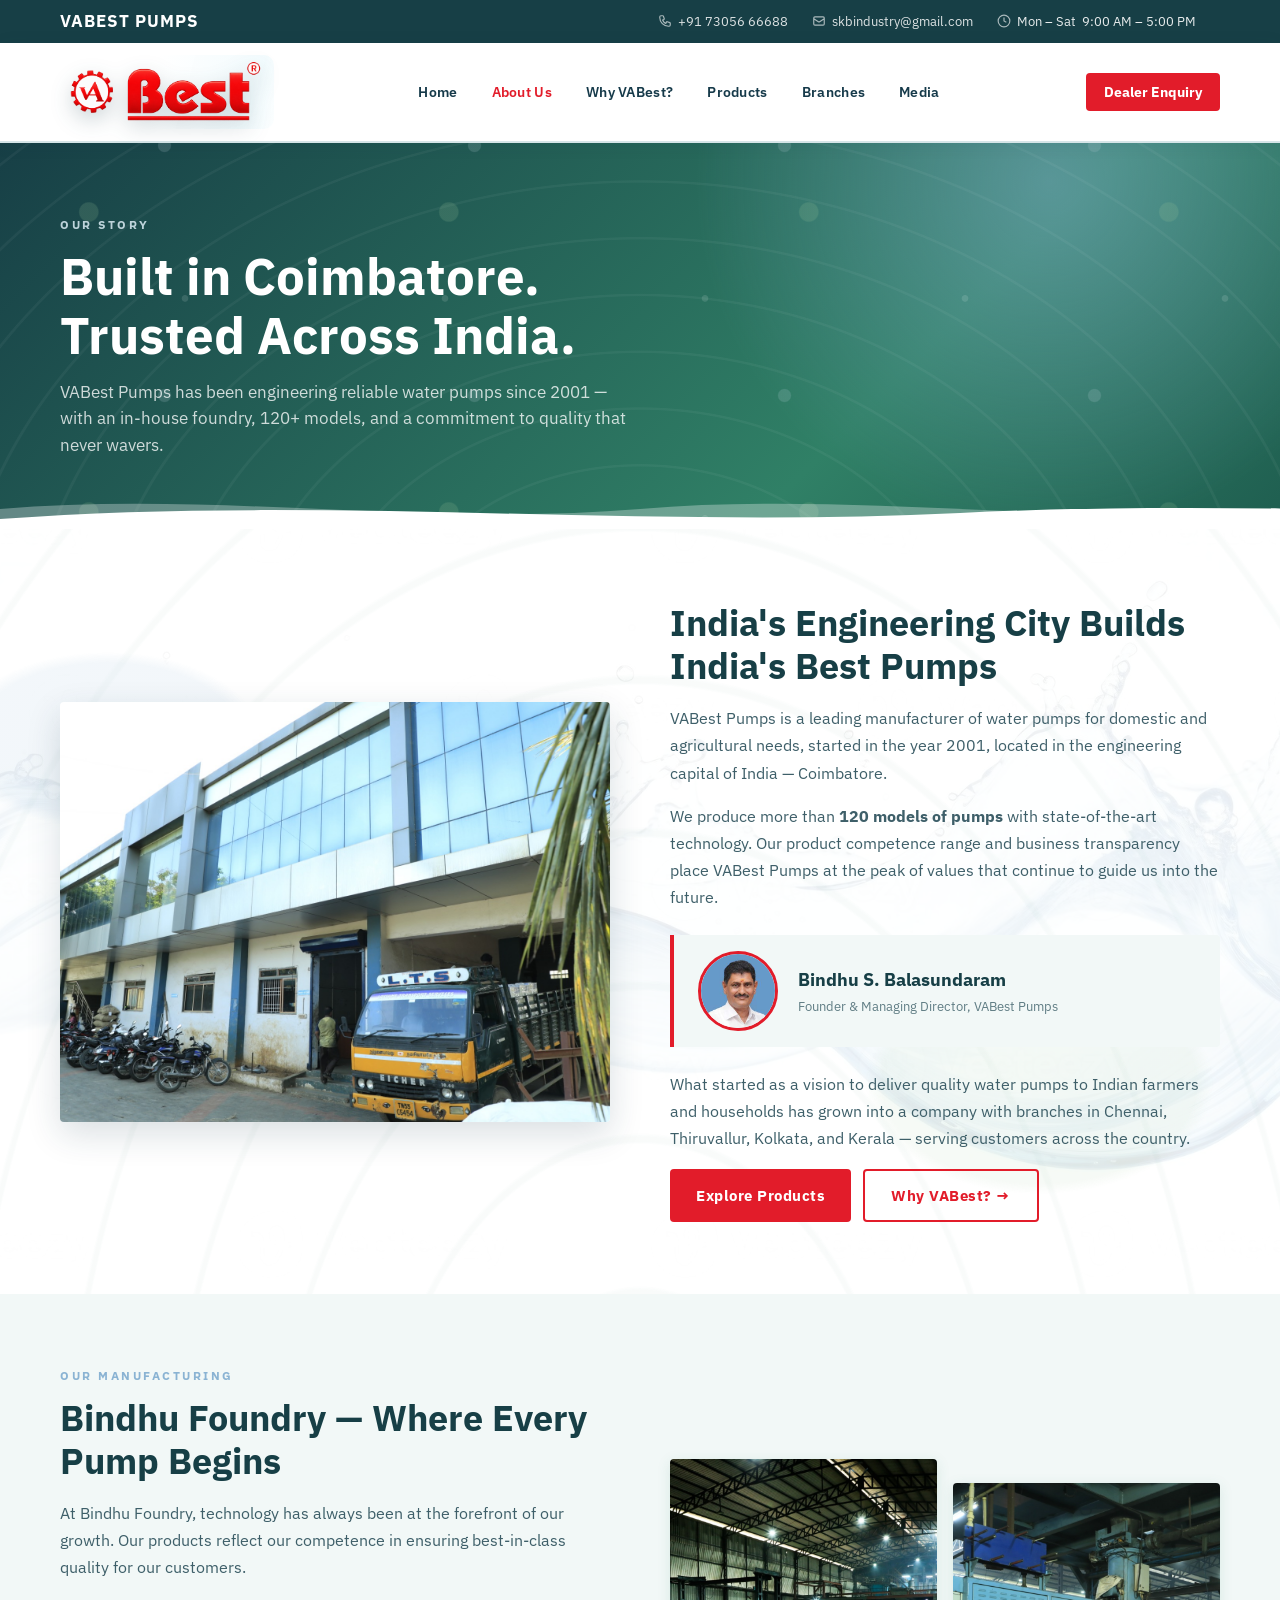
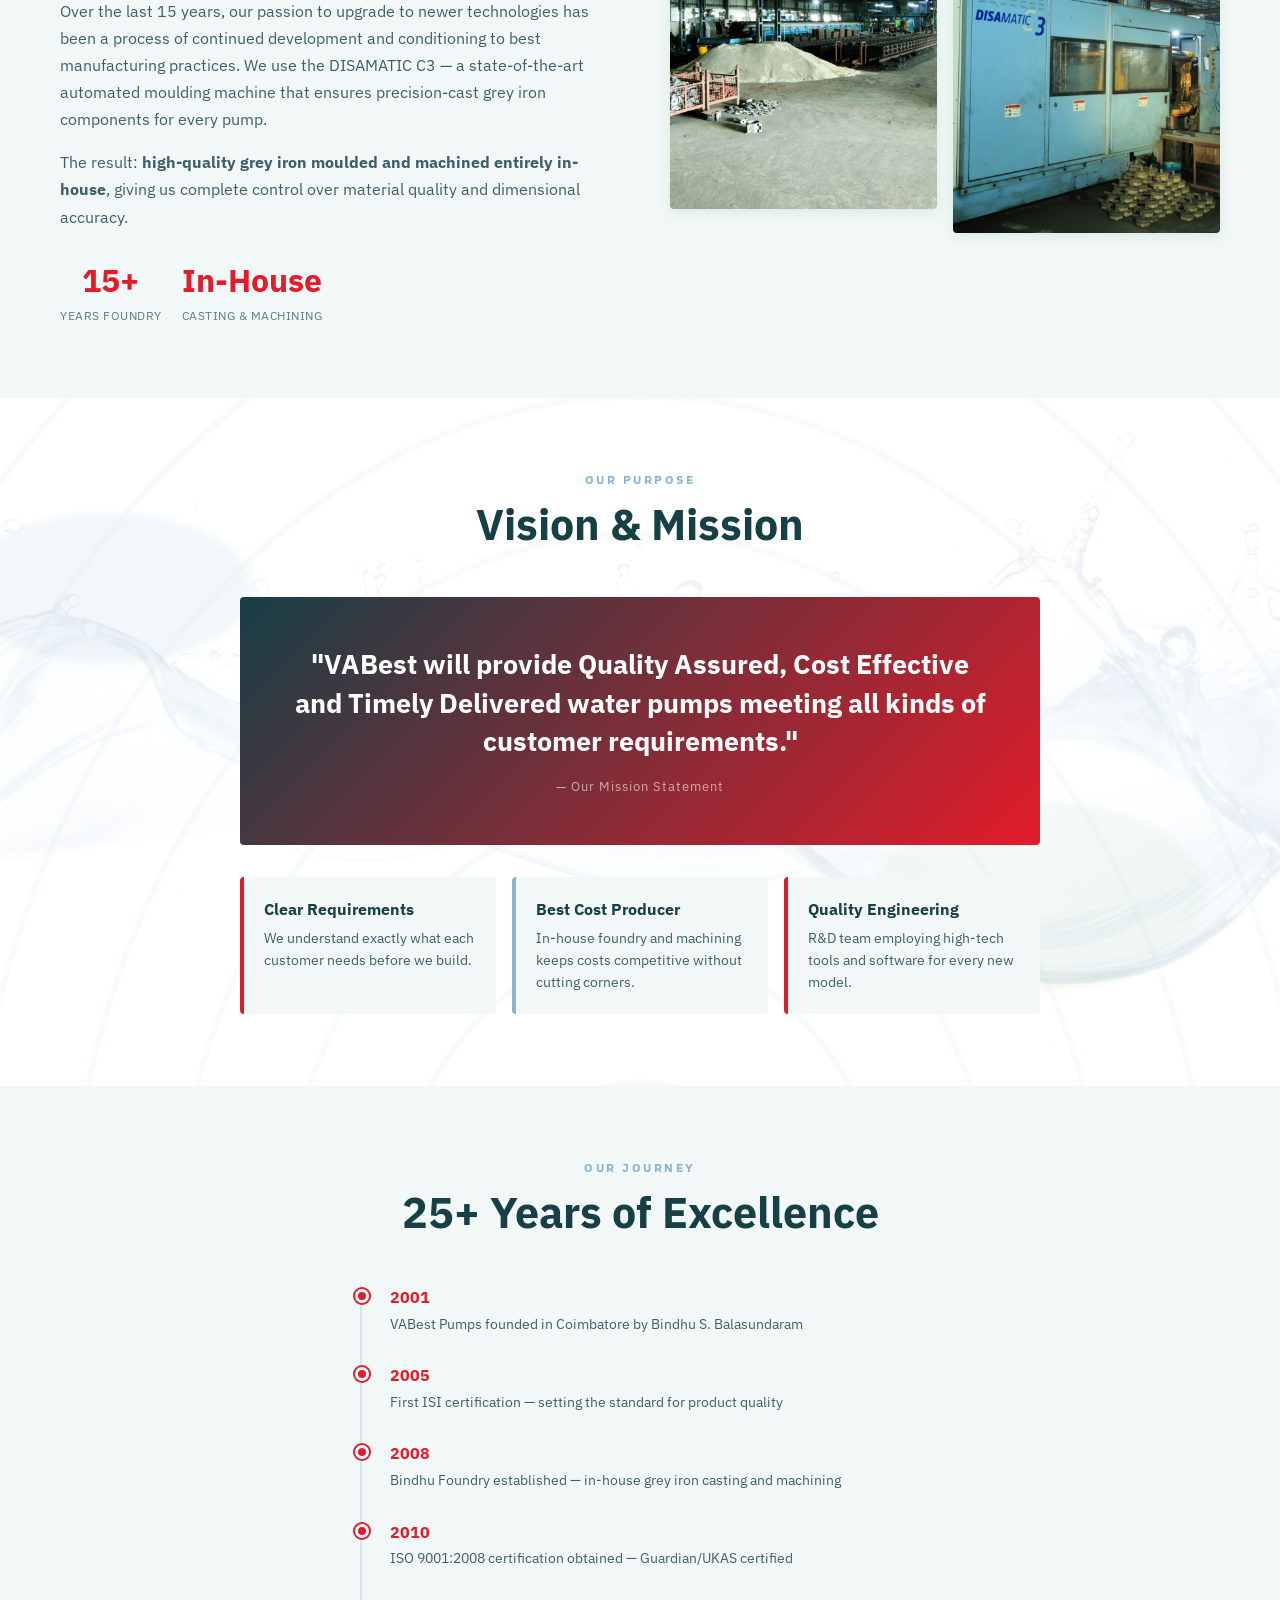
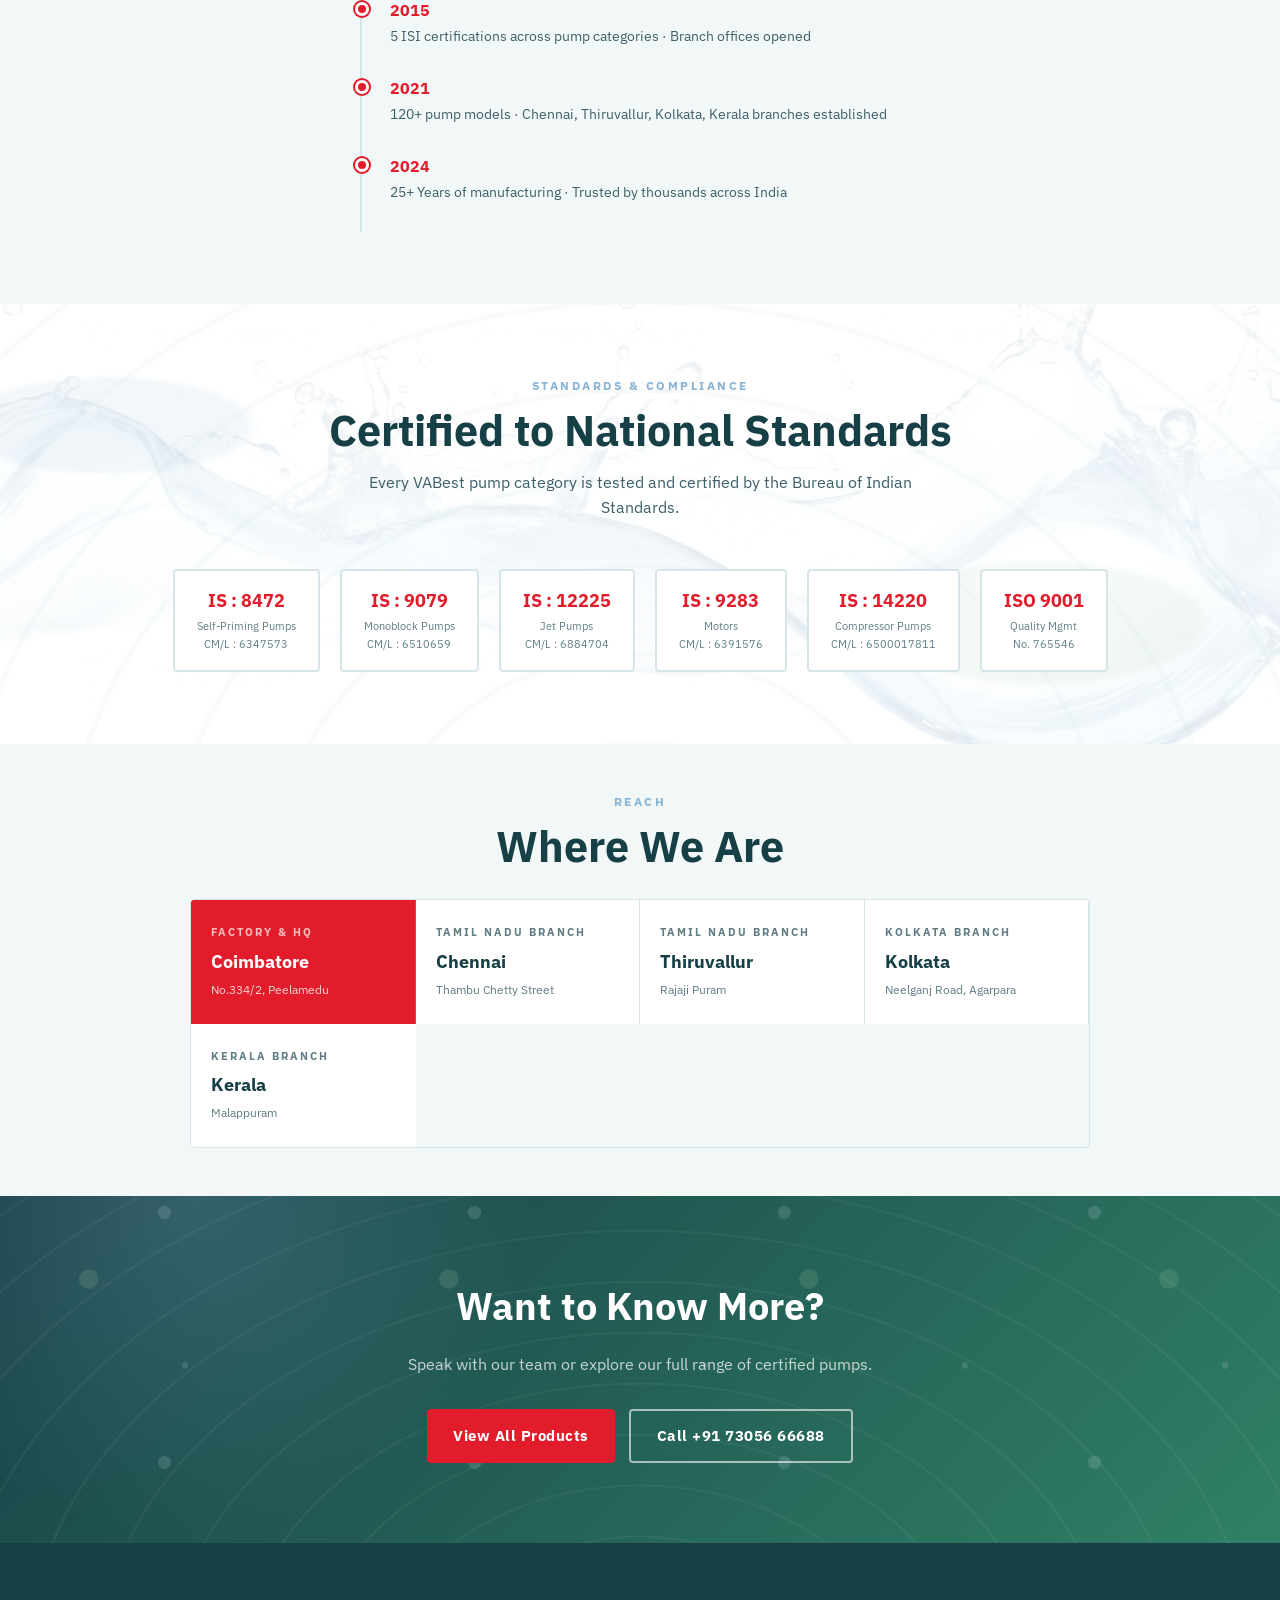
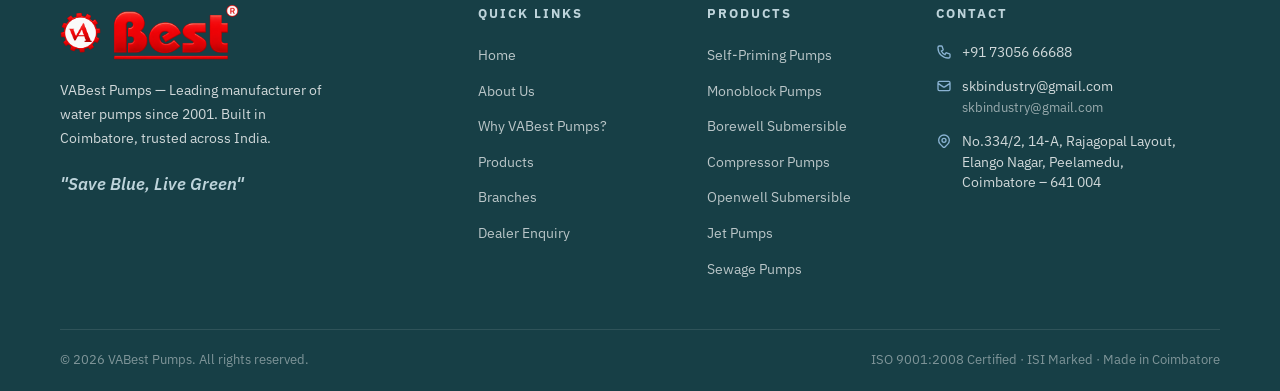
==== about.html @ 9b059151 "Apply ocean water theme across VABest site" ====
<!DOCTYPE html>
<html lang="en">
<head>
  <meta charset="UTF-8" />
  <meta name="viewport" content="width=device-width, initial-scale=1.0" />
  <title>About VABest Pumps | Water Pump Manufacturers Since 2001</title>
  <meta name="description" content="Learn about VABest Pumps. ISO 9001:2008 certified water pump manufacturer in Coimbatore, India. Delivering 100% copper wound, durable pumps." />
  <link rel="stylesheet" href="assets/css/style.css?v=15" />
<script type="application/ld+json">
{
  "@context": "https://schema.org",
  "@type": "LocalBusiness",
  "name": "VABest Pumps",
  "image": "https://vabest.vercel.app/assets/images/logo-vabest.png",
  "url": "https://vabest.vercel.app/",
  "telephone": "+917305666688",
  "email": "skbindustry@gmail.com",
  "address": {
    "@type": "PostalAddress",
    "streetAddress": "No.334/2, 14-A, Rajagopal Layout, Elango Nagar, Peelamedu",
    "addressLocality": "Coimbatore",
    "postalCode": "641004",
    "addressCountry": "IN"
  },
  "geo": {
    "@type": "GeoCoordinates",
    "latitude": 11.0263,
    "longitude": 77.0097
  },
  "openingHoursSpecification": {
    "@type": "OpeningHoursSpecification",
    "dayOfWeek": [
      "Monday",
      "Tuesday",
      "Wednesday",
      "Thursday",
      "Friday",
      "Saturday"
    ],
    "opens": "09:00",
    "closes": "17:00"
  }
}
  </script>
</head>
<body>

  <div class="top-bar">
    <div class="container">
      <span class="brand-name">VABEST PUMPS</span>
      <span class="info-item always">
        <svg width="14" height="14" fill="none" viewBox="0 0 24 24" stroke="currentColor" stroke-width="2"><path d="M3 5a2 2 0 012-2h3.28a1 1 0 01.948.684l1.498 4.493a1 1 0 01-.502 1.21l-2.257 1.13a11.042 11.042 0 005.516 5.516l1.13-2.257a1 1 0 011.21-.502l4.493 1.498a1 1 0 01.684.949V19a2 2 0 01-2 2h-1C9.716 21 3 14.284 3 6V5z"/></svg>
        <a href="tel:+917305666688">+91 73056 66688</a>
      </span>
      <span class="info-item">
        <svg width="14" height="14" fill="none" viewBox="0 0 24 24" stroke="currentColor" stroke-width="2"><path d="M3 8l7.89 5.26a2 2 0 002.22 0L21 8M5 19h14a2 2 0 002-2V7a2 2 0 00-2-2H5a2 2 0 00-2 2v10a2 2 0 002 2z"/></svg>
        <a href="mailto:skbindustry@gmail.com">skbindustry@gmail.com</a>
      </span>
      <span class="info-item">
        <svg width="14" height="14" fill="none" viewBox="0 0 24 24" stroke="currentColor" stroke-width="2"><circle cx="12" cy="12" r="10"/><path d="M12 6v6l4 2"/></svg>
        Mon – Sat &nbsp;9:00 AM – 5:00 PM
      </span>
    
      <span class="info-item always lang-selector-wrap">
        <div id="google_translate_element"></div>
      </span>
    </div>
  </div>

  <header class="site-header">
    <div class="container">
      <div class="nav-wrap">
        <a href="index.html" class="logo">
          <img src="assets/images/logo-vabest.png" alt="VABest Pumps" class="logo-img" />
        </a>
        <nav class="main-nav">
          <a href="index.html">Home</a>
          <a href="about.html" class="active">About Us</a>
          <a href="why-vabest.html">Why VABest?</a>
          <a href="products.html">Products</a>
          <a href="branches.html">Branches</a>
          <a href="media.html">Media</a>
        </nav>
        <div class="nav-right">
          <a href="dealer.html" class="nav-cta">Dealer Enquiry</a>
          <div class="hamburger" id="menuBtn"><span></span><span></span><span></span></div>
        </div>
      </div>
    </div>
  </header>

  <div class="mobile-nav" id="mobileNav">
    <div class="mobile-nav-header">
      <a href="index.html" class="logo"><img src="assets/images/logo-vabest.png" alt="VABest Pumps" class="logo-img" /></a>
      <span class="mobile-nav-close" id="menuClose">✕</span>
    </div>
    <ul>
      <li><a href="index.html">Home</a></li>
      <li><a href="about.html">About Us</a></li>
      <li><a href="why-vabest.html">Why VABest Pumps?</a></li>
      <li><a href="products.html">Products</a></li>
      <li><a href="branches.html">Branches</a></li>
      <li><a href="media.html">Media Gallery</a></li>
      <li><a href="dealer.html">Dealer Enquiry</a></li>
    </ul>
    <a href="dealer.html" class="btn btn-cta">Become a Dealer</a>
    <div class="mobile-top-info">
      <span>Mob <a href="tel:+917305666688">+91 73056 66688</a></span>
      <span>Email <a href="mailto:skbindustry@gmail.com">skbindustry@gmail.com</a></span>
      <span>Mon–Sat · 9AM–5PM</span>
    </div>
  </div>

  <!-- PAGE HERO -->
  <section class="page-hero">
    <div class="container">
      <div class="eyebrow">Our Story</div>
      <h1>Built in Coimbatore.<br />Trusted Across India.</h1>
      <p>VABest Pumps has been engineering reliable water pumps since 2001 — with an in-house foundry, 120+ models, and a commitment to quality that never wavers.</p>
    </div>
    <div class="page-hero-waves" aria-hidden="true">
      <svg class="phw-back" viewBox="0 0 2880 50" preserveAspectRatio="none" xmlns="http://www.w3.org/2000/svg">
        <path fill="#ffffff" d="M0,28 C240,10 480,46 720,28 C960,10 1200,46 1440,28 C1680,10 1920,46 2160,28 C2400,10 2640,46 2880,28 L2880,50 L0,50 Z"/>
      </svg>
      <svg class="phw-front" viewBox="0 0 2880 50" preserveAspectRatio="none" xmlns="http://www.w3.org/2000/svg">
        <path fill="#ffffff" d="M0,38 C360,14 720,48 1080,32 C1440,16 1800,44 2160,30 C2520,16 2750,40 2880,38 L2880,50 L0,50 Z"/>
      </svg>
    </div>
  </section>

  <!-- COMPANY OVERVIEW -->
  <section class="section section-drops">
    <div class="container">
      <div class="about-grid">
        <div class="about-img-single">
          <img src="assets/images/about-building.jpg" alt="VABest Pumps Building Coimbatore" />
        </div>
        <div class="about-text">
          <h2>India's Engineering City Builds India's Best Pumps</h2>
          <p>VABest Pumps is a leading manufacturer of water pumps for domestic and agricultural needs, started in the year 2001, located in the engineering capital of India — Coimbatore.</p>
          <p>We produce more than <strong>120 models of pumps</strong> with state-of-the-art technology. Our product competence range and business transparency place VABest Pumps at the peak of values that continue to guide us into the future.</p>
          <div class="founder-card">
            <img src="assets/images/founder-bindhu.jpg" alt="Bindhu S. Balasundaram — Founder, VABest Pumps" class="founder-photo" />
            <div class="founder-info">
              <div class="name">Bindhu S. Balasundaram</div>
              <div class="role">Founder &amp; Managing Director, VABest Pumps</div>
            </div>
          </div>
          <p>What started as a vision to deliver quality water pumps to Indian farmers and households has grown into a company with branches in Chennai, Thiruvallur, Kolkata, and Kerala — serving customers across the country.</p>
          <div style="display:flex;gap:12px;flex-wrap:wrap;margin-top:8px;">
            <a href="products.html" class="btn btn-primary">Explore Products</a>
            <a href="why-vabest.html" class="btn btn-outline">Why VABest? →</a>
          </div>
        </div>
      </div>
    </div>
  </section>

  <!-- BINDHU FOUNDRY -->
  <section class="section section-bg">
    <div class="container">
      <div class="about-grid" style="direction:rtl;">
        <div class="about-imgs-two" style="direction:ltr;">
          <img src="assets/images/about-foundry.jpg" alt="Bindhu Foundry Manufacturing Floor" />
          <img src="assets/images/about-disamatic.jpg" alt="DISAMATIC Precision Casting" />
        </div>
        <div class="about-text" style="direction:ltr;">
          <div style="font-family:var(--font-sub);font-size:0.78rem;font-weight:700;letter-spacing:2.5px;text-transform:uppercase;color:var(--secondary);margin-bottom:10px;">Our Manufacturing</div>
          <h2>Bindhu Foundry — Where Every Pump Begins</h2>
          <p>At Bindhu Foundry, technology has always been at the forefront of our growth. Our products reflect our competence in ensuring best-in-class quality for our customers.</p>
          <p>Over the last 15 years, our passion to upgrade to newer technologies has been a process of continued development and conditioning to best manufacturing practices. We use the DISAMATIC C3 — a state-of-the-art automated moulding machine that ensures precision-cast grey iron components for every pump.</p>
          <p>The result: <strong>high-quality grey iron moulded and machined entirely in-house</strong>, giving us complete control over material quality and dimensional accuracy.</p>
          <div style="display:flex;gap:20px;margin-top:24px;flex-wrap:wrap;">
            <div style="text-align:center;">
              <div style="font-family:var(--font-head);font-size:2rem;font-weight:700;color:var(--primary);">15+</div>
              <div style="font-size:0.78rem;color:var(--text-light);font-family:var(--font-sub);text-transform:uppercase;letter-spacing:0.5px;">Years Foundry</div>
            </div>
            <div style="text-align:center;">
              <div style="font-family:var(--font-head);font-size:2rem;font-weight:700;color:var(--primary);">In-House</div>
              <div style="font-size:0.78rem;color:var(--text-light);font-family:var(--font-sub);text-transform:uppercase;letter-spacing:0.5px;">Casting &amp; Machining</div>
            </div>
          </div>
        </div>
      </div>
    </div>
  </section>

  <!-- VISION & MISSION -->
  <section class="section section-drops">
    <div class="container">
      <div class="section-header">
        <div class="eyebrow">Our Purpose</div>
        <h2>Vision &amp; Mission</h2>
      </div>
      <div style="max-width:800px;margin:0 auto;">
        <div style="background:linear-gradient(135deg,var(--primary-dark),var(--primary));border-radius:var(--radius-lg);padding:48px;color:#fff;text-align:center;margin-bottom:32px;">
          <div style="font-family:var(--font-head);font-size:clamp(1.2rem,2.5vw,1.7rem);font-weight:700;line-height:1.4;margin-bottom:16px;">
            "VABest will provide Quality Assured, Cost Effective and Timely Delivered water pumps meeting all kinds of customer requirements."
          </div>
          <div style="font-size:0.82rem;color:rgba(255,255,255,0.6);font-family:var(--font-sub);letter-spacing:1px;">— Our Mission Statement</div>
        </div>
        <div style="display:grid;grid-template-columns:repeat(auto-fill,minmax(220px,1fr));gap:16px;">
          <div style="background:var(--bg-light);border-radius:var(--radius);padding:20px;border-left:4px solid var(--primary);">
            <div style="font-family:var(--font-sub);font-weight:700;color:var(--primary-dark);margin-bottom:6px;">Clear Requirements</div>
            <div style="font-size:0.85rem;color:var(--text-mid);">We understand exactly what each customer needs before we build.</div>
          </div>
          <div style="background:var(--bg-light);border-radius:var(--radius);padding:20px;border-left:4px solid var(--secondary);">
            <div style="font-family:var(--font-sub);font-weight:700;color:var(--primary-dark);margin-bottom:6px;">Best Cost Producer</div>
            <div style="font-size:0.85rem;color:var(--text-mid);">In-house foundry and machining keeps costs competitive without cutting corners.</div>
          </div>
          <div style="background:var(--bg-light);border-radius:var(--radius);padding:20px;border-left:4px solid var(--cta);">
            <div style="font-family:var(--font-sub);font-weight:700;color:var(--primary-dark);margin-bottom:6px;">Quality Engineering</div>
            <div style="font-size:0.85rem;color:var(--text-mid);">R&amp;D team employing high-tech tools and software for every new model.</div>
          </div>
        </div>
      </div>
    </div>
  </section>

  <!-- TIMELINE -->
  <section class="section section-bg">
    <div class="container">
      <div class="section-header">
        <div class="eyebrow">Our Journey</div>
        <h2>25+ Years of Excellence</h2>
      </div>
      <div style="max-width:560px;margin:0 auto;">
        <div class="timeline">
          <div class="timeline-item">
            <div class="year">2001</div>
            <div class="event">VABest Pumps founded in Coimbatore by Bindhu S. Balasundaram</div>
          </div>
          <div class="timeline-item">
            <div class="year">2005</div>
            <div class="event">First ISI certification — setting the standard for product quality</div>
          </div>
          <div class="timeline-item">
            <div class="year">2008</div>
            <div class="event">Bindhu Foundry established — in-house grey iron casting and machining</div>
          </div>
          <div class="timeline-item">
            <div class="year">2010</div>
            <div class="event">ISO 9001:2008 certification obtained — Guardian/UKAS certified</div>
          </div>
          <div class="timeline-item">
            <div class="year">2015</div>
            <div class="event">5 ISI certifications across pump categories · Branch offices opened</div>
          </div>
          <div class="timeline-item">
            <div class="year">2021</div>
            <div class="event">120+ pump models · Chennai, Thiruvallur, Kolkata, Kerala branches established</div>
          </div>
          <div class="timeline-item">
            <div class="year">2024</div>
            <div class="event">25+ Years of manufacturing · Trusted by thousands across India</div>
          </div>
        </div>
      </div>
    </div>
  </section>

  <!-- CERTIFICATIONS -->
  <section class="section section-drops">
    <div class="container">
      <div class="section-header">
        <div class="eyebrow">Standards &amp; Compliance</div>
        <h2>Certified to National Standards</h2>
        <p>Every VABest pump category is tested and certified by the Bureau of Indian Standards.</p>
      </div>
      <div class="cert-row" translate="no">
        <div class="cert-badge"><div class="std">IS : 8472</div><div class="cml">Self-Priming Pumps<br/>CM/L : 6347573</div></div>
        <div class="cert-badge"><div class="std">IS : 9079</div><div class="cml">Monoblock Pumps<br/>CM/L : 6510659</div></div>
        <div class="cert-badge"><div class="std">IS : 12225</div><div class="cml">Jet Pumps<br/>CM/L : 6884704</div></div>
        <div class="cert-badge"><div class="std">IS : 9283</div><div class="cml">Motors<br/>CM/L : 6391576</div></div>
        <div class="cert-badge"><div class="std">IS : 14220</div><div class="cml">Compressor Pumps<br/>CM/L : 6500017811</div></div>
        <div class="cert-badge">
          <div class="std">ISO 9001</div>
          <div class="cml">Quality Mgmt<br/>No. 765546</div>
        </div>
      </div>
    </div>
  </section>

  <!-- BRANCHES -->
  <section class="section-sm section-bg">
    <div class="container">
      <div class="section-header" style="margin-bottom:28px;">
        <div class="eyebrow">Reach</div>
        <h2>Where We Are</h2>
      </div>
      <div style="display:grid;grid-template-columns:repeat(auto-fill,minmax(200px,1fr));gap:0;border:1.5px solid var(--border);border-radius:var(--radius);overflow:hidden;max-width:900px;margin:0 auto;">
        <div style="background:var(--primary);color:#fff;padding:24px 20px;border-right:1px solid rgba(255,255,255,0.15);">
          <div style="font-family:var(--font-sub);font-size:0.68rem;font-weight:700;letter-spacing:2px;text-transform:uppercase;opacity:0.7;margin-bottom:6px;">Factory &amp; HQ</div>
          <div style="font-family:var(--font-head);font-size:1.1rem;font-weight:700;margin-bottom:4px;">Coimbatore</div>
          <div style="font-size:0.78rem;opacity:0.8;">No.334/2, Peelamedu</div>
        </div>
        <div style="background:var(--bg-white);padding:24px 20px;border-right:1.5px solid var(--border);">
          <div style="font-family:var(--font-sub);font-size:0.68rem;font-weight:700;letter-spacing:2px;text-transform:uppercase;color:var(--text-light);margin-bottom:6px;">Tamil Nadu Branch</div>
          <div style="font-family:var(--font-head);font-size:1.1rem;font-weight:700;color:var(--primary-dark);margin-bottom:4px;">Chennai</div>
          <div style="font-size:0.78rem;color:var(--text-light);">Thambu Chetty Street</div>
        </div>
        <div style="background:var(--bg-white);padding:24px 20px;border-right:1.5px solid var(--border);">
          <div style="font-family:var(--font-sub);font-size:0.68rem;font-weight:700;letter-spacing:2px;text-transform:uppercase;color:var(--text-light);margin-bottom:6px;">Tamil Nadu Branch</div>
          <div style="font-family:var(--font-head);font-size:1.1rem;font-weight:700;color:var(--primary-dark);margin-bottom:4px;">Thiruvallur</div>
          <div style="font-size:0.78rem;color:var(--text-light);">Rajaji Puram</div>
        </div>
        <div style="background:var(--bg-white);padding:24px 20px;border-right:1.5px solid var(--border);">
          <div style="font-family:var(--font-sub);font-size:0.68rem;font-weight:700;letter-spacing:2px;text-transform:uppercase;color:var(--text-light);margin-bottom:6px;">Kolkata Branch</div>
          <div style="font-family:var(--font-head);font-size:1.1rem;font-weight:700;color:var(--primary-dark);margin-bottom:4px;">Kolkata</div>
          <div style="font-size:0.78rem;color:var(--text-light);">Neelganj Road, Agarpara</div>
        </div>
        <div style="background:var(--bg-white);padding:24px 20px;">
          <div style="font-family:var(--font-sub);font-size:0.68rem;font-weight:700;letter-spacing:2px;text-transform:uppercase;color:var(--text-light);margin-bottom:6px;">Kerala Branch</div>
          <div style="font-family:var(--font-head);font-size:1.1rem;font-weight:700;color:var(--primary-dark);margin-bottom:4px;">Kerala</div>
          <div style="font-size:0.78rem;color:var(--text-light);">Malappuram</div>
        </div>
      </div>
    </div>
  </section>

  <section class="cta-section">
    <div class="container">
      <h2>Want to Know More?</h2>
      <p>Speak with our team or explore our full range of certified pumps.</p>
      <div class="cta-actions">
        <a href="products.html" class="btn btn-cta">View All Products</a>
        <a href="tel:+917305666688" class="btn btn-outline-white">Call +91 73056 66688</a>
      </div>
    </div>
  </section>

    <!-- FOOTER -->
  <footer class="site-footer">
    <div class="container">
      <div class="footer-grid">
        <div class="footer-brand">
          <img src="assets/images/logo-vabest.png" alt="VABest" class="footer-emblem" />
          <p>VABest Pumps — Leading manufacturer of water pumps since 2001. Built in Coimbatore, trusted across India.</p>
          <div class="footer-tagline">"Save Blue, Live Green"</div>
        </div>
        <div class="footer-col">
          <h4>Quick Links</h4>
          <ul>
            <li><a href="index.html">Home</a></li>
            <li><a href="about.html">About Us</a></li>
            <li><a href="why-vabest.html">Why VABest Pumps?</a></li>
            <li><a href="products.html">Products</a></li>
            <li><a href="branches.html">Branches</a></li>
            <li><a href="dealer.html">Dealer Enquiry</a></li>
          </ul>
        </div>
        <div class="footer-col">
          <h4>Products</h4>
          <ul>
            <li><a href="products.html">Self-Priming Pumps</a></li>
            <li><a href="products.html">Monoblock Pumps</a></li>
            <li><a href="products.html">Borewell Submersible</a></li>
            <li><a href="products.html">Compressor Pumps</a></li>
            <li><a href="products.html">Openwell Submersible</a></li>
            <li><a href="products.html">Jet Pumps</a></li>
            <li><a href="products.html">Sewage Pumps</a></li>
          </ul>
        </div>
        <div class="footer-col">
          <h4>Contact</h4>
          <div class="footer-contact">
            <div class="contact-item">
              <svg width="16" height="16" fill="none" viewBox="0 0 24 24" stroke="currentColor" stroke-width="2"><path d="M3 5a2 2 0 012-2h3.28a1 1 0 01.948.684l1.498 4.493a1 1 0 01-.502 1.21l-2.257 1.13a11.042 11.042 0 005.516 5.516l1.13-2.257a1 1 0 011.21-.502l4.493 1.498a1 1 0 01.684.949V19a2 2 0 01-2 2h-1C9.716 21 3 14.284 3 6V5z"/></svg>
              <p><a href="tel:+917305666688">+91 73056 66688</a></p>
            </div>
            <div class="contact-item">
              <svg width="16" height="16" fill="none" viewBox="0 0 24 24" stroke="currentColor" stroke-width="2"><path d="M3 8l7.89 5.26a2 2 0 002.22 0L21 8M5 19h14a2 2 0 002-2V7a2 2 0 00-2-2H5a2 2 0 00-2 2v10a2 2 0 002 2z"/></svg>
              <p><a href="mailto:skbindustry@gmail.com">skbindustry@gmail.com</a><br/><a href="mailto:skbindustry@gmail.com" style="font-size:0.8rem;opacity:0.7;">skbindustry@gmail.com</a></p>
            </div>
            <div class="contact-item">
              <svg width="16" height="16" fill="none" viewBox="0 0 24 24" stroke="currentColor" stroke-width="2"><path d="M17.657 16.657L13.414 20.9a1.998 1.998 0 01-2.827 0l-4.244-4.243a8 8 0 1111.314 0z"/><path d="M15 11a3 3 0 11-6 0 3 3 0 016 0z"/></svg>
              <p>No.334/2, 14-A, Rajagopal Layout,<br/>Elango Nagar, Peelamedu,<br/>Coimbatore – 641 004</p>
            </div>
          </div>
        </div>
      </div>
      <div class="footer-bottom">
        <span>© 2026 VABest Pumps. All rights reserved.</span>
        <span>ISO 9001:2008 Certified · ISI Marked · Made in Coimbatore</span>
      </div>
    </div>
  </footer>

  <script src="assets/js/main.js"></script>

  
  <script>
    function googleTranslateElementInit() {
      new google.translate.TranslateElement({
        pageLanguage: 'en',
        includedLanguages: 'hi,ta,ml,bn',
        layout: google.translate.TranslateElement.InlineLayout.SIMPLE,
        autoDisplay: false
      }, 'google_translate_element');
    }
  </script>
  <script src="//translate.google.com/translate_a/element.js?cb=googleTranslateElementInit"></script>
</body>
</html>
---- assets/css/style.css ----
/* VABest Pumps — Main Stylesheet */
/* VABest Ocean identity — red brand energy over moving water tones */

@import url('https://fonts.googleapis.com/css2?family=IBM+Plex+Sans:wght@300;400;500;600;700&display=swap');

/* ─── CSS Variables ─────────────────────────────────── */
:root {
  --primary:     #E21C2A;
  --primary-dark:#173F46;
  --primary-light:#FDEBED;
  --secondary:   #8AB3D3;
  --accent:      #BDD3DA;
  --cta:         #E21C2A;
  --cta-dark:    #B91320;
  --ocean:       #308066;
  --ocean-dark:  #1F5E50;
  --ocean-blue:  #8AB3D3;
  --ocean-mist:  #BDD3DA;
  --ocean-soft:  #9BC598;
  --bg-light:    #F2F8F7;
  --bg-white:    #FFFFFF;
  --text-dark:   #163A4A;
  --text-mid:    #3E5F69;
  --text-light:  #607D84;
  --border:      #D6E5E8;
  --success:     #10B981;

  --font-head:   'IBM Plex Sans', sans-serif;
  --font-sub:    'IBM Plex Sans', sans-serif;
  --font-body:   'IBM Plex Sans', sans-serif;

  --radius:      4px;
  --radius-lg:   4px;
  --shadow:      0 3px 14px rgba(48,128,102,0.13);
  --shadow-lg:   0 12px 34px rgba(22,58,74,0.16);
  --transition:  0.25s ease;
}

/* ─── Reset ─────────────────────────────────────────── */
*, *::before, *::after { box-sizing: border-box; margin: 0; padding: 0; }
html { scroll-behavior: smooth; }
body {
  font-family: var(--font-body);
  color: var(--text-dark);
  background: var(--bg-white);
  line-height: 1.6;
  overflow-x: hidden;
}
img { max-width: 100%; height: auto; display: block; }
a { text-decoration: none; color: inherit; }
ul { list-style: none; }
button { cursor: pointer; border: none; background: none; font-family: inherit; }

/* ─── Top Bar ───────────────────────────────────────── */
.top-bar {
  background: var(--primary-dark);
  color: rgba(255,255,255,0.9);
  font-family: var(--font-body);
  font-size: 0.82rem;
  padding: max(8px, env(safe-area-inset-top)) 0 8px;
}
.top-bar .container {
  display: flex;
  align-items: center;
  gap: 24px;
  flex-wrap: wrap;
}
.top-bar .brand-name {
  font-family: var(--font-head);
  font-size: 1.05rem;
  font-weight: 700;
  color: #fff;
  letter-spacing: 1px;
  margin-right: auto;
}
.top-bar a { color: rgba(255,255,255,0.85); transition: color var(--transition); }
.top-bar a:hover { color: var(--accent); }
.top-bar .info-item {
  display: flex;
  align-items: center;
  gap: 6px;
}
.top-bar .info-item svg { opacity: 0.7; flex-shrink: 0; }

/* ─── Header / Nav ──────────────────────────────────── */
.site-header {
  background: rgba(255,255,255,0.94);
  backdrop-filter: blur(16px) saturate(130%);
  border-bottom: 2px solid var(--border);
  position: sticky;
  top: 0;
  z-index: 1000;
  box-shadow: 0 2px 16px rgba(22,58,74,0.08);
}
.nav-wrap {
  display: grid;
  grid-template-columns: auto 1fr auto;
  align-items: center;
  gap: 20px;
  padding: 10px 0;
}
.logo {
  display: flex;
  align-items: center;
  gap: 10px;
  position: relative;
  padding: 7px 10px;
  isolation: isolate;
}
.logo::before {
  content: '';
  position: absolute;
  inset: 2px -2px;
  z-index: -1;
  border-radius: 10px;
  background: linear-gradient(105deg, transparent 20%, rgba(126,218,242,.12) 42%, rgba(255,255,255,.78) 50%, rgba(226,28,42,.10) 58%, transparent 80%);
  background-size: 220% 100%;
  opacity: .78;
  animation: logoStrobe 5.8s ease-in-out infinite;
}
.logo-img {
  height: 64px;
  width: auto;
  max-width: 230px;
  object-fit: contain;
  display: block;
  filter: drop-shadow(0 8px 11px rgba(22,58,74,0.22));
  transition: transform .35s ease, filter .35s ease;
}
.logo:hover .logo-img {
  transform: translateY(-2px) scale(1.025);
  filter: drop-shadow(0 11px 15px rgba(48,128,102,0.28));
}
.footer-emblem {
  width: 180px;
  height: auto;
  border-radius: 0;
  object-fit: contain;
  margin-bottom: 16px;
  display: block;
  border: 0;
}
.logo-badge {
  width: 48px;
  height: 48px;
  background: var(--primary);
  border-radius: 50%;
  display: flex;
  align-items: center;
  justify-content: center;
  font-family: var(--font-head);
  font-weight: 700;
  font-size: 1.15rem;
  color: #fff;
  letter-spacing: 1px;
  flex-shrink: 0;
  border: 3px solid var(--secondary);
}
.logo-text { line-height: 1.15; }
.logo-text .name {
  font-family: var(--font-head);
  font-size: 1.5rem;
  font-weight: 700;
  color: var(--primary-dark);
  letter-spacing: 1.5px;
}
.logo-text .tagline {
  font-size: 0.68rem;
  color: var(--text-light);
  font-family: var(--font-body);
  letter-spacing: 0.5px;
  text-transform: uppercase;
}

.main-nav {
  display: flex;
  align-items: center;
  justify-content: center;
  gap: 6px;
}
.main-nav a {
  font-family: var(--font-sub);
  font-size: 0.88rem;
  font-weight: 600;
  color: var(--text-dark);
  padding: 8px 14px;
  border-radius: var(--radius);
  transition: all var(--transition);
  letter-spacing: 0.3px;
  white-space: nowrap;
}
.main-nav a:hover { color: var(--primary); background: var(--bg-light); }
.main-nav a.active { color: var(--primary); }

.nav-right {
  display: flex;
  align-items: center;
  gap: 12px;
  justify-self: end;
}
.nav-right .nav-cta {
  background: var(--cta);
  color: #fff;
  padding: 8px 18px;
  border-radius: var(--radius);
  font-weight: 700;
  white-space: nowrap;
  font-family: var(--font-sub);
  font-size: 0.88rem;
  transition: all var(--transition);
  display: inline-flex;
  align-items: center;
}
.nav-right .nav-cta:hover { background: var(--cta-dark); color: #fff; }

.hamburger {
  display: none;
  flex-direction: column;
  gap: 5px;
  padding: 6px;
  cursor: pointer;
}
.hamburger span {
  width: 26px;
  height: 2.5px;
  background: var(--primary-dark);
  border-radius: 2px;
  transition: all var(--transition);
}

/* ─── Container ─────────────────────────────────────── */
.container {
  width: 100%;
  max-width: 1200px;
  margin: 0 auto;
  padding: 0 20px;
}

/* ─── Section spacing ───────────────────────────────── */
.section { padding: 72px 0; }
.section-sm { padding: 48px 0; }
.section-bg { background: var(--bg-light); }
.section-dark { background: var(--primary-dark); color: #fff; }

/* ─── Water Splash Image on white sections ───────────── */
.section-drops {
  position: relative;
  overflow: hidden;
}
.section-drops > .container {
  position: relative;
  z-index: 1;
}
/* water splash photo placed at low opacity behind content */
.section-drops::before {
  content: '';
  position: absolute;
  inset: 0;
  background: url('../images/water-splash.jpg') center / cover no-repeat;
  opacity: 0.10;
  pointer-events: none;
  z-index: 0;
}
.section-drops::after {
  content: '';
  position: absolute;
  inset: -30% -15%;
  pointer-events: none;
  z-index: 0;
  opacity: .42;
  background:
    radial-gradient(ellipse at 18% 36%, rgba(138,179,211,.26) 0 7%, transparent 8% 100%),
    radial-gradient(ellipse at 74% 64%, rgba(155,197,152,.22) 0 9%, transparent 10% 100%),
    repeating-radial-gradient(ellipse at 50% 100%, transparent 0 50px, rgba(48,128,102,.07) 52px 55px, transparent 58px 104px);
  animation: oceanCaustics 22s linear infinite;
}

/* ─── CSS Glass Water Drops ──────────────────────────── */
.drops-layer {
  position: absolute;
  inset: 0;
  pointer-events: none;
  z-index: 0;
}
/* each drop: teardrop + glass radial gradient + inner glow */
.wd {
  position: absolute;
  border-radius: 50% 50% 50% 50% / 60% 60% 40% 40%;
  background: radial-gradient(
    circle at 38% 30%,
    rgba(255,255,255,0.92) 0%,
    rgba(189,211,218,0.72) 26%,
    rgba(138,179,211,0.30) 54%,
    rgba(48,128,102,0.14) 78%,
    rgba(48,128,102,0.04) 100%
  );
  box-shadow:
    inset -4px -5px 12px rgba(48,128,102,0.18),
    inset 4px 4px 10px rgba(255,255,255,0.78),
    0 10px 24px rgba(48,128,102,0.09);
  animation: waterDropFloat 7s ease-in-out infinite;
  transform-origin: center;
}
.wd:nth-child(2n) { animation-delay: -2.5s; animation-duration: 9s; }
.wd:nth-child(3n) { animation-delay: -4s; animation-duration: 8s; }
/* light-refraction highlight — the dot that makes it look real */
.wd::before {
  content: '';
  position: absolute;
  width: 34%;
  height: 23%;
  top: 17%;
  left: 20%;
  background: rgba(255,255,255,0.66);
  border-radius: 50%;
  transform: rotate(-22deg);
  filter: blur(2px);
}

.section-header { text-align: center; margin-bottom: 48px; }
.section-header .eyebrow {
  font-family: var(--font-sub);
  font-size: 0.78rem;
  font-weight: 700;
  letter-spacing: 2.5px;
  text-transform: uppercase;
  color: var(--secondary);
  margin-bottom: 10px;
}
.section-header h2 {
  font-family: var(--font-head);
  font-size: clamp(1.9rem, 3.5vw, 2.7rem);
  font-weight: 700;
  color: var(--primary-dark);
  line-height: 1.15;
  margin-bottom: 14px;
}
.section-dark .section-header h2 { color: #fff; }
.section-header p {
  font-size: 1rem;
  color: var(--text-mid);
  max-width: 580px;
  margin: 0 auto;
}
.section-dark .section-header p { color: rgba(255,255,255,0.7); }

/* ─── Buttons ───────────────────────────────────────── */
.btn {
  display: inline-flex;
  align-items: center;
  gap: 8px;
  padding: 13px 26px;
  border-radius: var(--radius);
  font-family: var(--font-sub);
  font-weight: 700;
  font-size: 0.92rem;
  letter-spacing: 0.5px;
  transition: all var(--transition);
  cursor: pointer;
  white-space: nowrap;
}
.btn-primary { background: var(--primary); color: #fff; }
.btn-primary:hover { background: var(--cta-dark); transform: translateY(-1px); box-shadow: 0 6px 18px rgba(226,28,42,.25); }
.btn-cta { background: var(--cta); color: #fff; }
.btn-cta:hover { background: var(--cta-dark); transform: translateY(-1px); box-shadow: 0 4px 16px rgba(226,28,42,0.28); }
.btn-outline { border: 2px solid var(--primary); color: var(--primary); background: transparent; }
.btn-outline:hover { background: var(--primary); color: #fff; }
.btn-outline-white { border: 2px solid rgba(255,255,255,0.6); color: #fff; background: transparent; }
.btn-outline-white:hover { background: rgba(255,255,255,0.15); }
.btn-sm { padding: 9px 18px; font-size: 0.82rem; }

/* ─── Hero Section ──────────────────────────────────── */
.hero {
  position: relative;
  min-height: 100vh;
  display: flex;
  align-items: center;
  overflow: hidden;
  background:
    radial-gradient(circle at 78% 18%, rgba(138,179,211,.52) 0, rgba(138,179,211,0) 29%),
    linear-gradient(135deg, #173F46 0%, #308066 57%, #1F5E50 100%);
  padding: 40px 0 80px;
}
.hero::before,
.page-hero::before,
.cta-section::before,
.stats-band::before {
  content: '';
  position: absolute;
  pointer-events: none;
  inset: -35% -15%;
  background:
    radial-gradient(circle at 15% 55%, rgba(189,211,218,.18) 0 2%, transparent 2.4%),
    radial-gradient(circle at 45% 32%, rgba(255,255,255,.12) 0 1.4%, transparent 1.8%),
    radial-gradient(circle at 78% 68%, rgba(155,197,152,.18) 0 2.6%, transparent 3%),
    repeating-radial-gradient(ellipse at 50% 100%, transparent 0 34px, rgba(255,255,255,.045) 35px 37px, transparent 38px 72px);
  background-size: 310px 250px, 260px 220px, 360px 300px, 100% 100%;
  animation: waterDrift 18s linear infinite;
}
.hero::after {
  content: '';
  position: absolute;
  pointer-events: none;
  width: 44vw;
  height: 44vw;
  min-width: 420px;
  min-height: 420px;
  right: -12vw;
  top: -16vw;
  border: 1px solid rgba(189,211,218,.18);
  border-radius: 50%;
  box-shadow: 0 0 0 55px rgba(138,179,211,.06), 0 0 0 110px rgba(155,197,152,.035);
  animation: waterPulse 8s ease-in-out infinite;
}
.hero-container {
  display: flex;
  align-items: center;
  justify-content: space-between;
  gap: 50px;
  width: 100%;
  position: relative;
  z-index: 2;
}
.hero-logo-wrap {
  position: relative;
  z-index: 2;
  flex: 0 0 410px;
  display: flex;
  justify-content: center;
  align-items: center;
  animation: logoFloat 5.5s ease-in-out infinite;
}
.hero-logo-wrap::before {
  content: '';
  position: absolute;
  width: 92%;
  aspect-ratio: 1;
  border-radius: 50%;
  background: radial-gradient(circle, rgba(189,211,218,.26), rgba(138,179,211,.10) 45%, transparent 70%);
  animation: waterPulse 6s ease-in-out infinite;
  z-index: -1;
}
.hero-right-logo {
  max-width: 100%;
  height: auto;
  filter: drop-shadow(0 24px 34px rgba(3,25,35,.48)) drop-shadow(0 4px 10px rgba(255,255,255,.20));
}
@keyframes logoFloat {
  0%, 100% { transform: translateY(0) rotate(-.35deg); }
  50% { transform: translateY(-16px) rotate(.35deg); }
}
@keyframes waterDropFloat {
  0%, 100% { transform: translate3d(0,0,0) scale(1); }
  50% { transform: translate3d(8px,-15px,0) scale(1.045); }
}
@keyframes waterDrift {
  from { transform: translate3d(0,0,0); }
  to { transform: translate3d(160px,-70px,0); }
}
@keyframes waterPulse {
  0%, 100% { transform: scale(.94); opacity: .58; }
  50% { transform: scale(1.06); opacity: 1; }
}
@keyframes oceanCaustics {
  0% { transform: translate3d(-4%, 1%, 0) rotate(0.001deg); }
  50% { transform: translate3d(5%, -3%, 0) rotate(1deg); }
  100% { transform: translate3d(-4%, 1%, 0) rotate(0.001deg); }
}
@keyframes logoStrobe {
  0%, 28% { background-position: 140% 0; opacity: .18; }
  44% { background-position: -40% 0; opacity: .85; }
  60%, 100% { background-position: -40% 0; opacity: .18; }
}
@media (max-width: 768px) {
  .hero-container {
    flex-direction: column;
    text-align: center;
    gap: 30px;
  }
  .hero-logo-wrap {
    flex: 0 0 230px;
    max-width: 230px;
    margin: 0 auto;
  }
}
.hero-video {
  position: absolute;
  inset: 0;
  width: 100%;
  height: 100%;
  object-fit: cover;
  opacity: 0.55;
}
.hero-overlay {
  position: absolute;
  inset: 0;
  background: linear-gradient(160deg, rgba(23,63,70,0.90) 0%, rgba(48,128,102,0.56) 58%, rgba(31,94,80,0.76) 100%);
}
.hero-content {
  position: relative;
  z-index: 2;
  max-width: 680px;
}
.hero-badge {
  display: inline-flex;
  align-items: center;
  gap: 8px;
  background: rgba(255,255,255,0.12);
  border: 1px solid rgba(255,255,255,0.25);
  border-radius: 50px;
  padding: 6px 16px;
  font-size: 0.78rem;
  font-family: var(--font-sub);
  font-weight: 600;
  color: var(--accent);
  letter-spacing: 1px;
  text-transform: uppercase;
  margin-bottom: 20px;
}
.hero h1 {
  font-family: var(--font-head);
  font-size: clamp(2.4rem, 5.5vw, 4rem);
  font-weight: 700;
  color: #fff;
  line-height: 1.1;
  margin-bottom: 18px;
  letter-spacing: 0.5px;
}
.hero h1 span { color: var(--secondary); }
.hero p {
  font-size: 1.1rem;
  color: rgba(255,255,255,0.82);
  margin-bottom: 32px;
  max-width: 520px;
  line-height: 1.7;
}
.hero-actions { display: flex; gap: 14px; flex-wrap: wrap; }
.hero-stats {
  display: flex;
  gap: 40px;
  margin-top: 52px;
  padding-top: 40px;
  border-top: 1px solid rgba(255,255,255,0.15);
  flex-wrap: wrap;
}
.hero-stat .number {
  font-family: var(--font-head);
  font-size: 2rem;
  font-weight: 700;
  color: var(--secondary);
  line-height: 1;
}
.hero-stat .label {
  font-size: 0.78rem;
  color: rgba(255,255,255,0.6);
  text-transform: uppercase;
  letter-spacing: 0.8px;
  margin-top: 4px;
}

/* ─── Hero Wave ─────────────────────────────────────── */
.hero-waves {
  position: absolute;
  bottom: -2px;
  left: 0;
  width: 100%;
  height: 70px;
  z-index: 3;
  pointer-events: none;
  overflow: hidden;
}
.hero-waves svg {
  position: absolute;
  bottom: 0;
  left: 0;
  display: block;
  width: 200%;
  height: 70px;
}
.hero-waves .wave-back {
  animation: waveScroll 9s linear infinite;
  opacity: 0.35;
}
.hero-waves .wave-front {
  animation: waveScroll 6s linear infinite reverse;
}
@keyframes waveScroll {
  0%   { transform: translateX(0); }
  100% { transform: translateX(-50%); }
}

/* ─── Section Wave Divider ──────────────────────────── */
.wave-divider {
  display: block;
  overflow: hidden;
  line-height: 0;
  margin-bottom: -2px;
}
.wave-divider-inv {
  margin-bottom: 0;
  margin-top: -2px;
}
.wave-divider svg {
  display: block;
  width: 100%;
  height: 50px;
}
/* animated variant — single light layer */
.wave-divider-anim {
  display: block;
  overflow: hidden;
  line-height: 0;
  margin-bottom: -2px;
  height: 50px;
  position: relative;
}
.wave-divider-anim svg {
  position: absolute;
  bottom: 0;
  left: 0;
  display: block;
  width: 200%;
  height: 50px;
  animation: waveScroll 8s linear infinite;
}

/* ─── Domain Selector ───────────────────────────────── */
.domain-grid {
  display: grid;
  grid-template-columns: repeat(3, 1fr);
  gap: 24px;
}
.domain-card {
  background: var(--bg-white);
  border: 2px solid var(--border);
  border-radius: var(--radius-lg);
  padding: 36px 28px;
  text-align: center;
  cursor: pointer;
  transition: all var(--transition);
  text-decoration: none;
  display: block;
}
.domain-card:hover {
  border-color: var(--primary);
  transform: translateY(-4px);
  box-shadow: var(--shadow-lg);
}
.domain-icon {
  width: 72px;
  height: 72px;
  background: var(--bg-light);
  border-radius: 50%;
  display: flex;
  align-items: center;
  justify-content: center;
  margin: 0 auto 18px;
  font-size: 2rem;
  color: var(--primary);
  transition: background var(--transition), color var(--transition);
}
.domain-card:hover .domain-icon { background: var(--primary); color: #fff; }
.domain-card h3 {
  font-family: var(--font-head);
  font-size: 1.4rem;
  font-weight: 700;
  color: var(--primary-dark);
  margin-bottom: 8px;
}
.domain-card p { font-size: 0.88rem; color: var(--text-light); line-height: 1.5; }
.domain-arrow {
  margin-top: 18px;
  font-size: 0.82rem;
  font-weight: 600;
  color: var(--primary);
  font-family: var(--font-sub);
  display: flex;
  align-items: center;
  justify-content: center;
  gap: 4px;
}

/* ─── Product Cards ─────────────────────────────────── */
.products-grid {
  display: grid;
  grid-template-columns: repeat(auto-fill, minmax(280px, 1fr));
  gap: 24px;
}
.product-card {
  background: var(--bg-white);
  border: 1.5px solid var(--border);
  border-radius: var(--radius-lg);
  overflow: hidden;
  transition: all var(--transition);
  display: flex;
  flex-direction: column;
  box-shadow: 0 7px 24px rgba(22,58,74,.055);
}
.product-card:hover {
  border-color: var(--primary);
  box-shadow: 0 16px 36px rgba(48,128,102,.15);
  transform: translateY(-4px);
}
.catalog-grid {
  grid-template-columns: repeat(3, minmax(0, 1fr));
  gap: 24px;
}
.catalog-grid .product-card {
  padding: 0;
  border: 1px solid var(--border);
}

/* ─── Corporate product catalogue ─────────────────── */
.product-catalog {
  background:
    radial-gradient(circle at 8% 8%, rgba(138,179,211,.28), transparent 22%),
    linear-gradient(180deg, #eefaff 0%, #f8fcfd 52%, #eef8fb 100%);
}
.product-catalog .filter-bar {
  background: rgba(255,255,255,.82);
  border: 1px solid #c9e8f2;
  border-radius: 10px;
  padding: 12px;
  box-shadow: 0 12px 32px rgba(22,58,74,.08);
  backdrop-filter: blur(12px);
}
.product-catalog .filter-btn {
  background: #e3f6fc;
  border-color: #b8dfec;
  color: #194b60;
}
.product-catalog .filter-btn:hover { border-color: #e21c2a; color: #c71321; background: #fff5f6; }
.product-catalog .filter-btn.active { background: #e21c2a; border-color: #e21c2a; color: #fff; box-shadow: 0 7px 16px rgba(226,28,42,.20); }
.catalog-result-count {
  margin: 28px 0 14px;
  color: var(--text-light);
  font-weight: 600;
  font-size: .86rem;
  letter-spacing: .02em;
}
.product-model-card {
  background: rgba(255,255,255,.96);
  border-radius: 8px;
  overflow: hidden;
  box-shadow: 0 10px 30px rgba(22,58,74,.09);
}
.product-model-card:hover { border-color: var(--ocean-blue); box-shadow: 0 18px 42px rgba(48,128,102,.15); }
.product-shot {
  width: 100%;
  height: auto;
  aspect-ratio: 1.545 / 1;
  background-image: var(--product-image);
  background-repeat: no-repeat;
  background-color: #fff;
  background-size: 100% auto;
  border-bottom: 1px solid #d8edf3;
  overflow: hidden;
}
.product-shot-top { background-position: center top; }
.product-shot-bottom { background-position: center bottom; }
.product-shot-center { background-position: center 18%; background-size: 100% auto; }
.product-model-content { padding: 18px; }
.product-model-content .product-name { font-size: 1.2rem; margin-bottom: 14px; }
.product-specs { border-top: 1px solid #d8eaf0; }
.spec-table-wrap { overflow-x: auto; padding-top: 10px; }
.product-specs table { width: 100%; border-collapse: collapse; font-size: .82rem; }
.product-specs th,.product-specs td { padding: 9px 10px; text-align: left; border-bottom: 1px solid #dfedf1; }
.product-specs th { width: 42%; background: #eff9fc; color: #315b69; font-weight: 600; }
.product-specs td { color: var(--text-dark); }
.product-enquire {
  display: inline-flex;
  margin-top: 14px;
  color: #c71321;
  font-weight: 700;
  font-size: .82rem;
}
.product-enquire::after { content: ' →'; margin-left: 5px; }
@media (max-width: 980px) {
  .catalog-grid { grid-template-columns: repeat(2, minmax(0, 1fr)); }
}
@media (max-width: 650px) {
  .catalog-grid { grid-template-columns: 1fr; gap: 16px; }
}
.catalog-grid .product-img-wrap {
  height: 480px;
  padding: 0;
  border-bottom: none;
  background: #ffffff;
}
.catalog-grid .product-img-wrap img {
  object-fit: contain;
  width: 100%;
  height: 100%;
}
.product-img-wrap {
  background: #ffffff;
  padding: 16px;
  display: flex;
  align-items: center;
  justify-content: center;
  height: 220px;
  overflow: hidden;
  position: relative;
  border-bottom: 1.5px solid var(--border);
  cursor: zoom-in;
}
.product-img-wrap img {
  max-height: 100%;
  width: 100%;
  height: 100%;
  object-fit: contain;
  transition: transform var(--transition);
}
.product-card:hover .product-img-wrap img { transform: scale(1.04); }

.zoom-overlay {
  position: absolute;
  inset: 0;
  background: rgba(48,128,102,0.42);
  display: flex;
  align-items: center;
  justify-content: center;
  opacity: 0;
  transition: opacity var(--transition);
}
.product-img-wrap:hover .zoom-overlay {
  opacity: 1;
}
.zoom-overlay svg {
  color: #ffffff;
  width: 32px;
  height: 32px;
  transform: scale(0.8);
  transition: transform var(--transition);
}
.product-img-wrap:hover .zoom-overlay svg {
  transform: scale(1);
}

/* ─── Lightbox Modal ────────────────────────────────── */
.lightbox-modal {
  display: none;
  position: fixed;
  z-index: 9999;
  inset: 0;
  background-color: rgba(10, 15, 30, 0.9);
  backdrop-filter: blur(8px);
  align-items: center;
  justify-content: center;
  animation: fadeIn 0.25s ease both;
}
.lightbox-close {
  position: absolute;
  top: 24px;
  right: 32px;
  color: #ffffff;
  font-size: 40px;
  font-weight: bold;
  cursor: pointer;
  transition: color 0.2s;
  user-select: none;
}
.lightbox-close:hover {
  color: var(--secondary);
}
.lightbox-content {
  max-width: 90%;
  max-height: 85vh;
  object-fit: contain;
  border-radius: var(--radius-lg);
  background: #ffffff;
  padding: 24px;
  box-shadow: 0 20px 50px rgba(0,0,0,0.5);
  animation: scaleIn 0.3s cubic-bezier(0.34, 1.56, 0.64, 1) both;
}
@keyframes fadeIn {
  from { opacity: 0; }
  to { opacity: 1; }
}
@keyframes scaleIn {
  from { transform: scale(0.9); opacity: 0; }
  to { transform: scale(1); opacity: 1; }
}
.product-info { padding: 20px 22px 22px; flex: 1; display: flex; flex-direction: column; }
.product-category {
  font-size: 0.7rem;
  font-weight: 700;
  letter-spacing: 1.5px;
  text-transform: uppercase;
  color: var(--secondary);
  font-family: var(--font-sub);
  margin-bottom: 6px;
}
.product-name {
  font-family: var(--font-head);
  font-size: 1.2rem;
  font-weight: 700;
  color: var(--primary-dark);
  margin-bottom: 10px;
  line-height: 1.25;
}
.product-chips {
  display: flex;
  flex-wrap: wrap;
  gap: 6px;
  margin-bottom: 16px;
}
.chip {
  font-size: 0.72rem;
  font-weight: 600;
  padding: 3px 10px;
  border-radius: 50px;
  background: var(--bg-light);
  color: var(--primary);
  font-family: var(--font-sub);
  border: 1px solid var(--border);
}
.chip.isi { background: var(--accent); color: var(--primary-dark); border-color: var(--secondary); }
.product-card .btn { margin-top: auto; width: 100%; justify-content: center; }

/* ─── Trust Bar ─────────────────────────────────────── */
.trust-bar {
  background: var(--primary);
  padding: 22px 0;
}
.trust-items {
  display: flex;
  align-items: center;
  justify-content: center;
  gap: 48px;
  flex-wrap: wrap;
}
.trust-item {
  display: flex;
  align-items: center;
  gap: 10px;
  color: rgba(255,255,255,0.92);
  font-family: var(--font-sub);
  font-size: 0.85rem;
  font-weight: 600;
  white-space: nowrap;
}
.trust-item svg { color: rgba(255,255,255,0.6); flex-shrink: 0; }
.trust-divider {
  width: 1px;
  height: 28px;
  background: rgba(255,255,255,0.2);
}

/* ─── Stats Counter ─────────────────────────────────── */
.stats-grid {
  display: grid;
  grid-template-columns: repeat(4, 1fr);
  gap: 2px;
  background: var(--border);
  border-radius: var(--radius-lg);
  overflow: hidden;
}
.stat-card {
  background: var(--bg-white);
  padding: 40px 28px;
  text-align: center;
}
.stat-number {
  font-family: var(--font-head);
  font-size: 3rem;
  font-weight: 700;
  color: var(--primary);
  line-height: 1;
  margin-bottom: 8px;
}
.stat-label {
  font-family: var(--font-sub);
  font-size: 0.82rem;
  font-weight: 600;
  color: var(--text-light);
  letter-spacing: 0.5px;
  text-transform: uppercase;
}

/* ─── Why Cards ─────────────────────────────────────── */
.why-grid {
  display: grid;
  grid-template-columns: repeat(auto-fill, minmax(300px, 1fr));
  gap: 0;
  border: 1.5px solid var(--border);
  border-radius: var(--radius);
  overflow: hidden;
}
.why-card {
  background: var(--bg-white);
  border-bottom: 1.5px solid var(--border);
  border-right: 1.5px solid var(--border);
  padding: 24px 24px 24px 20px;
  display: flex;
  gap: 18px;
  align-items: flex-start;
  transition: background var(--transition);
}
.why-card:hover { background: var(--bg-light); }
.why-card-num {
  font-family: var(--font-head);
  font-size: 0.75rem;
  font-weight: 700;
  color: var(--primary);
  letter-spacing: 1px;
  min-width: 24px;
  padding-top: 3px;
  flex-shrink: 0;
}
.why-card-body { flex: 1; }
.why-card h3 {
  font-family: var(--font-head);
  font-size: 1rem;
  font-weight: 700;
  color: var(--primary-dark);
  margin-bottom: 6px;
}
.why-card p { font-size: 0.86rem; color: var(--text-mid); line-height: 1.6; }

/* ─── Cert Badges ───────────────────────────────────── */
.cert-row {
  display: flex;
  align-items: center;
  justify-content: center;
  flex-wrap: wrap;
  gap: 20px;
}
.cert-badge {
  background: var(--bg-white);
  border: 2px solid var(--border);
  border-radius: var(--radius);
  padding: 16px 22px;
  text-align: center;
  min-width: 120px;
}
.cert-badge .std {
  font-family: var(--font-head);
  font-size: 1.1rem;
  font-weight: 700;
  color: var(--primary);
}
.cert-badge .cml {
  font-size: 0.7rem;
  color: var(--text-light);
  margin-top: 3px;
}

/* ─── Branch Strip ──────────────────────────────────── */
.branch-strip {
  background: var(--bg-light);
  border-top: 2px solid var(--border);
  border-bottom: 2px solid var(--border);
  padding: 20px 0;
}
.branch-items {
  display: flex;
  align-items: center;
  justify-content: center;
  gap: 40px;
  flex-wrap: wrap;
}
.branch-item {
  display: flex;
  align-items: center;
  gap: 8px;
  font-family: var(--font-sub);
  font-size: 0.88rem;
  font-weight: 600;
  color: var(--text-dark);
}
.branch-item .dot {
  width: 8px;
  height: 8px;
  background: var(--secondary);
  border-radius: 50%;
}
.branch-item .hq { color: var(--primary); font-weight: 700; }

/* ─── CTA Section ───────────────────────────────────── */
.cta-section {
  background:
    radial-gradient(circle at 15% 0%, rgba(138,179,211,.24), transparent 30%),
    linear-gradient(135deg, var(--primary-dark) 0%, var(--ocean) 100%);
  padding: 80px 0;
  text-align: center;
  color: #fff;
  position: relative;
  overflow: hidden;
}
.cta-section .container { position: relative; z-index: 1; }
.cta-section h2 {
  font-family: var(--font-head);
  font-size: clamp(1.8rem, 3vw, 2.5rem);
  font-weight: 700;
  margin-bottom: 14px;
}
.cta-section p {
  font-size: 1rem;
  color: rgba(255,255,255,0.75);
  margin-bottom: 32px;
  max-width: 500px;
  margin-left: auto;
  margin-right: auto;
}
.cta-actions { display: flex; gap: 14px; justify-content: center; flex-wrap: wrap; }

/* ─── About Page ─────────────────────────────────────── */
.page-hero {
  background:
    radial-gradient(circle at 82% 10%, rgba(138,179,211,.46), transparent 32%),
    linear-gradient(135deg, var(--primary-dark) 0%, var(--ocean) 68%, var(--ocean-dark) 100%);
  padding: 72px 0 70px;
  color: #fff;
  position: relative;
  overflow: hidden;
}
/* animated wave at bottom of every page hero */
.page-hero-waves {
  position: absolute;
  bottom: -2px;
  left: 0;
  width: 100%;
  height: 50px;
  z-index: 2;
  pointer-events: none;
  overflow: hidden;
}
.page-hero-waves svg {
  position: absolute;
  bottom: 0;
  left: 0;
  display: block;
  width: 200%;
  height: 50px;
}
.page-hero-waves .phw-back {
  animation: waveScroll 9s linear infinite;
  opacity: 0.3;
}
.page-hero-waves .phw-front {
  animation: waveScroll 6s linear infinite reverse;
}
.page-hero .eyebrow {
  font-size: 0.78rem;
  font-weight: 700;
  letter-spacing: 2.5px;
  text-transform: uppercase;
  color: var(--accent);
  margin-bottom: 12px;
  font-family: var(--font-sub);
}
.page-hero h1 {
  font-family: var(--font-head);
  font-size: clamp(2rem, 4vw, 3.2rem);
  font-weight: 700;
  margin-bottom: 14px;
  line-height: 1.15;
}
.page-hero p {
  font-size: 1.05rem;
  color: rgba(255,255,255,0.78);
  max-width: 580px;
}
.page-hero-container {
  display: flex;
  align-items: center;
  justify-content: space-between;
  gap: 32px;
  flex-wrap: wrap;
  position: relative;
  z-index: 3;
}
.page-hero-text {
  flex: 1;
  min-width: 280px;
  max-width: 650px;
}
.page-hero-action {
  flex-shrink: 0;
  display: flex;
  align-items: center;
}
.btn-hero-brochure {
  background: #ffffff;
  color: var(--primary-dark);
  font-family: var(--font-sub);
  font-weight: 700;
  font-size: 0.95rem;
  padding: 14px 26px;
  border-radius: var(--radius);
  box-shadow: 0 4px 20px rgba(0, 0, 0, 0.15);
  display: inline-flex;
  align-items: center;
  gap: 10px;
  transition: all var(--transition);
  border: 2px solid #ffffff;
}
.btn-hero-brochure:hover {
  background: var(--cta);
  border-color: var(--cta);
  color: #ffffff;
  transform: translateY(-2px);
  box-shadow: 0 8px 24px rgba(48,128,102,0.32);
}

.about-grid {
  display: grid;
  grid-template-columns: 1fr 1fr;
  gap: 60px;
  align-items: center;
}
.about-imgs {
  display: grid;
  grid-template-columns: 1fr 1fr;
  gap: 14px;
}
.about-imgs img {
  border-radius: var(--radius);
  object-fit: cover;
  width: 100%;
}
.about-imgs .img-main {
  grid-column: 1 / -1;
  height: 280px;
}
.about-imgs .img-sm { height: 180px; }

/* Clean single image layout */
.about-img-single img {
  border-radius: var(--radius-lg);
  object-fit: cover;
  width: 100%;
  height: 420px;
  box-shadow: var(--shadow-lg);
  transition: transform 0.3s ease;
}
.about-img-single img:hover {
  transform: scale(1.015);
}

/* Two offset images layout */
.about-imgs-two {
  display: grid;
  grid-template-columns: 1fr 1fr;
  gap: 16px;
}
.about-imgs-two img {
  border-radius: var(--radius-lg);
  object-fit: cover;
  width: 100%;
  height: 350px;
  box-shadow: var(--shadow);
  transition: transform 0.3s ease;
}
.about-imgs-two img:hover {
  transform: translateY(-4px);
}
.about-imgs-two img:last-child {
  margin-top: 24px;
}
@media (max-width: 768px) {
  .about-imgs-two {
    grid-template-columns: 1fr;
    gap: 16px;
  }
  .about-imgs-two img {
    height: 280px;
  }
  .about-imgs-two img:last-child {
    margin-top: 0;
  }
}
.about-text h2 {
  font-family: var(--font-head);
  font-size: clamp(1.8rem, 2.8vw, 2.4rem);
  font-weight: 700;
  color: var(--primary-dark);
  margin-bottom: 18px;
  line-height: 1.2;
}
.about-text p { font-size: 0.97rem; color: var(--text-mid); line-height: 1.75; margin-bottom: 16px; }

.founder-card {
  display: flex;
  align-items: center;
  gap: 20px;
  background: var(--bg-light);
  border-left: 4px solid var(--primary);
  border-radius: 0 var(--radius) var(--radius) 0;
  padding: 16px 24px;
  margin: 24px 0;
}
.founder-photo {
  width: 80px;
  height: 80px;
  border-radius: 50%;
  object-fit: cover;
  object-position: top center;
  flex-shrink: 0;
  border: 3px solid var(--primary);
}
.founder-info { flex: 1; }
.founder-card .name {
  font-family: var(--font-head);
  font-size: 1.1rem;
  font-weight: 700;
  color: var(--primary-dark);
}
.founder-card .role { font-size: 0.82rem; color: var(--text-light); margin-top: 2px; }

.timeline {
  position: relative;
  padding-left: 28px;
  border-left: 2px solid var(--border);
}
.timeline-item {
  position: relative;
  padding-bottom: 28px;
}
.timeline-item::before {
  content: '';
  position: absolute;
  left: -35px;
  top: 4px;
  width: 14px;
  height: 14px;
  background: var(--primary);
  border-radius: 50%;
  border: 3px solid var(--bg-white);
  box-shadow: 0 0 0 2px var(--primary);
}
.timeline-item .year {
  font-family: var(--font-head);
  font-size: 1rem;
  font-weight: 700;
  color: var(--primary);
  margin-bottom: 2px;
}
.timeline-item .event { font-size: 0.88rem; color: var(--text-mid); }

/* ─── Products Filter ───────────────────────────────── */
.filter-bar {
  display: flex;
  gap: 10px;
  flex-wrap: wrap;
  margin-bottom: 40px;
}
.filter-btn {
  padding: 9px 20px;
  border-radius: 50px;
  font-family: var(--font-sub);
  font-size: 0.85rem;
  font-weight: 600;
  border: 2px solid var(--border);
  color: var(--text-mid);
  background: var(--bg-white);
  cursor: pointer;
  transition: all var(--transition);
}
.filter-btn:not(.active):hover { border-color: var(--primary); color: var(--primary); }
.filter-btn.active { background: var(--primary); color: #fff; border-color: var(--primary); }

.product-card[data-cat] { transition: opacity 0.2s, transform 0.2s; }
.product-card.hidden { display: none; }

/* ─── Service Page ───────────────────────────────────── */
.service-grid {
  display: grid;
  grid-template-columns: 1fr 1fr;
  gap: 48px;
  align-items: start;
}
.form-card {
  background: var(--bg-white);
  border: 1.5px solid var(--border);
  border-radius: var(--radius-lg);
  padding: 36px;
  box-shadow: var(--shadow);
}
.form-card h3 {
  font-family: var(--font-head);
  font-size: 1.5rem;
  font-weight: 700;
  color: var(--primary-dark);
  margin-bottom: 24px;
}
.form-group { margin-bottom: 18px; }
.form-group label {
  display: block;
  font-size: 0.82rem;
  font-weight: 600;
  color: var(--text-dark);
  font-family: var(--font-sub);
  margin-bottom: 6px;
  letter-spacing: 0.3px;
}
.form-group input,
.form-group select,
.form-group textarea {
  width: 100%;
  padding: 11px 14px;
  border: 1.5px solid var(--border);
  border-radius: var(--radius);
  font-family: var(--font-body);
  font-size: 0.92rem;
  color: var(--text-dark);
  background: var(--bg-white);
  transition: border-color var(--transition);
  outline: none;
}
.form-group input:focus,
.form-group select:focus,
.form-group textarea:focus {
  border-color: var(--primary);
  box-shadow: 0 0 0 3px rgba(48,128,102,0.12);
}
.form-group textarea { resize: vertical; min-height: 100px; }

.steps-list { display: flex; flex-direction: column; gap: 20px; }
.step-item { display: flex; gap: 16px; align-items: flex-start; }
.step-num {
  width: 36px;
  height: 36px;
  background: var(--primary);
  color: #fff;
  border-radius: 50%;
  display: flex;
  align-items: center;
  justify-content: center;
  font-family: var(--font-head);
  font-size: 1rem;
  font-weight: 700;
  flex-shrink: 0;
}
.step-text h4 {
  font-family: var(--font-sub);
  font-weight: 700;
  font-size: 0.95rem;
  color: var(--primary-dark);
  margin-bottom: 3px;
}
.step-text p { font-size: 0.85rem; color: var(--text-light); }

.tip-cat {
  font-family: var(--font-sub);
  font-size: 0.78rem;
  font-weight: 700;
  letter-spacing: 1.5px;
  text-transform: uppercase;
  color: var(--secondary);
  margin-bottom: 12px;
}
.tips-list { display: flex; flex-direction: column; gap: 12px; }
.tip-item {
  display: flex;
  align-items: flex-start;
  gap: 10px;
  font-size: 0.88rem;
  color: var(--text-mid);
}
.tip-item::before {
  content: '✓';
  color: var(--primary);
  font-weight: 700;
  flex-shrink: 0;
  margin-top: 1px;
}

/* ─── Dealer Page ────────────────────────────────────── */
.benefit-grid {
  display: grid;
  grid-template-columns: repeat(2, 1fr);
  gap: 16px;
  margin-bottom: 32px;
}
.benefit-item {
  display: flex;
  align-items: flex-start;
  gap: 12px;
  background: var(--bg-light);
  border-radius: var(--radius);
  padding: 16px;
}
.benefit-item svg { color: var(--primary); flex-shrink: 0; margin-top: 2px; }
.benefit-item h4 {
  font-family: var(--font-sub);
  font-weight: 700;
  font-size: 0.9rem;
  color: var(--primary-dark);
  margin-bottom: 3px;
}
.benefit-item p { font-size: 0.82rem; color: var(--text-light); }

.checkbox-group { display: flex; flex-direction: column; gap: 10px; }
.checkbox-label {
  display: flex;
  align-items: center;
  gap: 10px;
  cursor: pointer;
  font-size: 0.88rem;
  color: var(--text-dark);
}
.checkbox-label input { width: 16px; height: 16px; accent-color: var(--primary); cursor: pointer; }

/* ─── Map placeholder ───────────────────────────────── */
.map-wrap {
  border-radius: var(--radius-lg);
  overflow: hidden;
  border: 2px solid var(--border);
  height: 340px;
}
.map-wrap iframe { width: 100%; height: 100%; border: none; }

/* ─── Footer ─────────────────────────────────────────── */
.site-footer {
  background: var(--primary-dark);
  color: rgba(255,255,255,0.8);
  padding: 60px 0 0;
}
.footer-grid {
  display: grid;
  grid-template-columns: 2fr 1fr 1fr 1.5fr;
  gap: 40px;
  margin-bottom: 48px;
}
.footer-brand .logo-badge { margin-bottom: 16px; }
.footer-brand p { font-size: 0.88rem; line-height: 1.7; max-width: 280px; margin-bottom: 20px; }
.footer-tagline {
  font-family: var(--font-head);
  font-size: 1.05rem;
  font-weight: 600;
  color: var(--accent);
  font-style: italic;
}
.footer-col h4 {
  font-family: var(--font-sub);
  font-size: 0.82rem;
  font-weight: 700;
  letter-spacing: 2px;
  text-transform: uppercase;
  color: var(--accent);
  margin-bottom: 18px;
}
.footer-col ul { display: flex; flex-direction: column; gap: 10px; }
.footer-col ul li a {
  font-size: 0.88rem;
  color: rgba(255,255,255,0.7);
  transition: color var(--transition);
}
.footer-col ul li a:hover { color: #fff; }
.footer-contact { display: flex; flex-direction: column; gap: 14px; }
.contact-item { display: flex; align-items: flex-start; gap: 10px; }
.contact-item svg { color: var(--secondary); flex-shrink: 0; margin-top: 2px; }
.contact-item p { font-size: 0.85rem; line-height: 1.5; }
.contact-item a { color: rgba(255,255,255,0.8); }
.contact-item a:hover { color: var(--accent); }
.footer-bottom {
  border-top: 1px solid rgba(255,255,255,0.1);
  padding: 20px 0;
  display: flex;
  align-items: center;
  justify-content: space-between;
  font-size: 0.8rem;
  color: rgba(255,255,255,0.45);
  flex-wrap: wrap;
  gap: 10px;
}

/* ─── Mobile Nav ─────────────────────────────────────── */
.mobile-nav {
  display: none;
  position: fixed;
  inset: 0;
  background: var(--bg-white);
  z-index: 2000;
  flex-direction: column;
  padding: max(28px, env(safe-area-inset-top)) max(24px, env(safe-area-inset-right)) max(28px, env(safe-area-inset-bottom)) max(24px, env(safe-area-inset-left));
  overflow-y: auto;
}
.mobile-nav.open { display: flex; }
.mobile-nav-header {
  display: flex;
  align-items: center;
  justify-content: space-between;
  margin-bottom: 36px;
}
.mobile-nav-close {
  font-size: 1.6rem;
  color: var(--text-dark);
  cursor: pointer;
  line-height: 1;
}
.mobile-nav ul { display: flex; flex-direction: column; gap: 4px; }
.mobile-nav ul li a {
  display: block;
  font-family: var(--font-sub);
  font-size: 1.1rem;
  font-weight: 600;
  color: var(--text-dark);
  padding: 14px 16px;
  border-radius: var(--radius);
  transition: all var(--transition);
}
.mobile-nav ul li a:hover { background: var(--bg-light); color: var(--primary); }
.mobile-nav .btn { margin-top: 24px; width: 100%; justify-content: center; }
.mobile-top-info {
  margin-top: auto;
  padding-top: 28px;
  border-top: 1px solid var(--border);
  display: flex;
  flex-direction: column;
  gap: 10px;
  font-size: 0.88rem;
  color: var(--text-mid);
}
.mobile-top-info a { color: var(--primary); }

/* ─── Responsive ─────────────────────────────────────── */
@media (max-width: 1024px) {
  .footer-grid { grid-template-columns: 1fr 1fr; }
  .about-grid { grid-template-columns: 1fr; }
}

@media (max-width: 900px) {
  .nav-wrap { display: flex; justify-content: space-between; }
  .main-nav { display: none; }
  .nav-right .nav-cta { display: none; }
  .hamburger { display: flex; }
  .logo-img { height: 58px; max-width: 205px; }
}

@media (max-width: 768px) {
  .section { padding: 48px 0; }
  .top-bar .brand-name { font-size: 0.95rem; }
  .top-bar .info-item:not(:first-child):not(.always) { display: none; }
  .top-bar .info-item.always { display: flex; }

  /* grids → single column */
  .domain-grid { grid-template-columns: 1fr; gap: 14px; }
  .domain-card { padding: 22px 18px; display: flex; align-items: center; gap: 16px; text-align: left; }
  .domain-icon { flex-shrink: 0; width: 52px; height: 52px; margin: 0; }
  .service-grid { grid-template-columns: 1fr; }
  .footer-grid { grid-template-columns: 1fr; gap: 28px; }
  .benefit-grid { grid-template-columns: 1fr; }
  .products-grid { grid-template-columns: 1fr 1fr; gap: 14px; }

  /* hero */
  .hero { min-height: auto; padding: 40px 0 60px; }
  .trust-items { gap: 20px; }
  .trust-divider { display: none; }

  /* stats band — 2×2 on tablet */
  .stats-row { flex-wrap: wrap; gap: 0; }
  .stat-item { flex: 0 0 50%; padding: 28px 16px; }
  .stat-rule { display: none; }

  /* why-list (home page "Build Different. Built Better.") */
  .why-list { grid-template-columns: 1fr; }
  .why-item { padding: 18px 20px; gap: 14px; border-right: none !important; }
  .why-item:nth-last-child(-n+2) { border-bottom: 1px solid var(--border); }
  .why-item:last-child { border-bottom: none; }
  .why-num { font-size: 1.3rem; min-width: 32px; }

  /* why-grid (why-vabest.html 8 cards) */
  .why-grid { grid-template-columns: 1fr; }
  .why-card { padding: 18px 16px; gap: 14px; border-right: none; }

  /* app strip */
  .app-strip .container { gap: 10px; flex-direction: column; align-items: center; }
}

@media (max-width: 480px) {
  .section { padding: 40px 0; }
  .section-header h2 { font-size: 1.65rem; }
  .hero h1 { font-size: 1.9rem; }
  .logo-img { height: 52px; max-width: 180px; }
  .hero-actions { flex-direction: column; }
  .hero-actions .btn { width: 100%; justify-content: center; }

  /* products → full width on small screens */
  .products-grid { grid-template-columns: 1fr; gap: 14px; }
  .product-img-wrap { height: 160px; }

  /* stats — tighter on small screens */
  .stats-band { padding: 36px 0; }
  .stats-band .stat-number { font-size: 2.4rem; }
  .stat-item { padding: 20px 12px; }

  /* why items — compact */
  .why-item { padding: 14px 16px; gap: 12px; }
  .why-num { font-size: 1.1rem; min-width: 28px; }
  .why-text h3 { font-size: 0.92rem; }

  /* why-grid cards */
  .why-card { padding: 16px 14px; gap: 12px; }
  .why-card h3 { font-size: 0.92rem; }

  /* domain cards — stack cleanly */
  .domain-card { padding: 16px 14px; gap: 12px; }
  .domain-icon { width: 44px; height: 44px; }
}

@media (prefers-reduced-motion: reduce) {
  .hero-logo-wrap, .wd, .hero::before, .page-hero::before,
  .cta-section::before, .stats-band::before, .hero::after,
  .hero-logo-wrap::before, .hero-waves svg, .wave-divider-anim svg,
  .page-hero-waves svg, .logo::before { animation: none !important; }
}

/* Scroll-triggered header shadow */
.site-header.scrolled { box-shadow: 0 4px 24px rgba(22,58,74,0.18); }

/* Product filter animation */
@keyframes fadeInUp {
  from { opacity: 0; transform: translateY(16px); }
  to   { opacity: 1; transform: translateY(0); }
}

/* ─── Application Strip (replaces domain bento cards) ── */
.app-strip {
  background: var(--bg-white);
  border-top: 1px solid var(--border);
  border-bottom: 1px solid var(--border);
  padding: 16px 0;
}
.app-strip .container {
  display: flex;
  align-items: center;
  justify-content: center;
  gap: 28px;
  flex-wrap: wrap;
}
.app-strip-label {
  font-size: 0.72rem;
  font-weight: 700;
  letter-spacing: 2px;
  text-transform: uppercase;
  color: var(--text-light);
  white-space: nowrap;
}
.app-strip-links {
  display: flex;
  align-items: center;
  gap: 16px;
  flex-wrap: wrap;
}
.app-link {
  font-size: 0.88rem;
  font-weight: 600;
  color: var(--primary);
  padding: 4px 0;
  border-bottom: 1px solid transparent;
  transition: border-color var(--transition);
}
.app-link:hover { border-color: var(--primary); }
.app-link span { opacity: 0.6; margin-left: 4px; }
.app-div { color: var(--border); font-size: 1rem; }

/* ─── Stats Band (replaces boxed stat cards) ─────────── */
.stats-band {
  background:
    radial-gradient(circle at 50% 120%, rgba(138,179,211,.32), transparent 48%),
    linear-gradient(120deg, #173F46 0%, #308066 50%, #173F46 100%);
  padding: 52px 0;
  position: relative;
  overflow: hidden;
}
.stats-band .container { position: relative; z-index: 1; }
.stats-row {
  display: flex;
  align-items: center;
  justify-content: center;
}
.stat-item {
  flex: 1;
  text-align: center;
  padding: 0 32px;
}
.stat-rule {
  width: 1px;
  height: 56px;
  background: rgba(255,255,255,0.12);
  flex-shrink: 0;
}
.stats-band .stat-number {
  font-family: var(--font-head);
  font-size: 3.2rem;
  font-weight: 700;
  color: #fff;
  line-height: 1;
  margin-bottom: 8px;
}
.stats-band .stat-label {
  font-size: 0.72rem;
  font-weight: 500;
  color: rgba(255,255,255,0.75);
  text-transform: uppercase;
  letter-spacing: 1.5px;
}

/* ─── Why List (flat numbered, replaces icon cards) ──── */
.why-list {
  display: grid;
  grid-template-columns: 1fr 1fr;
  border: 1px solid var(--border);
}
.why-item {
  display: flex;
  gap: 24px;
  padding: 32px 36px;
  border-right: 1px solid var(--border);
  border-bottom: 1px solid var(--border);
}
.why-item:nth-child(2n) { border-right: none; }
.why-item:nth-last-child(-n+2) { border-bottom: none; }
.why-num {
  font-size: 1.6rem;
  font-weight: 700;
  color: var(--border);
  line-height: 1.1;
  flex-shrink: 0;
  min-width: 40px;
  letter-spacing: -1px;
}
.why-text h3 {
  font-size: 0.97rem;
  font-weight: 700;
  color: var(--primary-dark);
  margin-bottom: 6px;
  line-height: 1.3;
}
.why-text p { font-size: 0.85rem; color: var(--text-mid); line-height: 1.65; }

/* mobile overrides — placed here because base .why-list/.why-item rules
   land after the main media block and would otherwise win the cascade */
@media (max-width: 768px) {
  .why-list { grid-template-columns: 1fr; }
  .why-item { padding: 18px 20px; gap: 14px; border-right: none !important; border-bottom: 1px solid var(--border); }
  .why-item:last-child { border-bottom: none; }
  .why-num { font-size: 1.3rem; min-width: 32px; }
}
@media (max-width: 480px) {
  .why-item { padding: 14px 16px; gap: 12px; }
  .why-num { font-size: 1.1rem; min-width: 28px; }
  .why-text h3 { font-size: 0.92rem; }
}

/* ─── Cert Text Row (replaces pill badge boxes) ──────── */
.cert-text-row {
  display: flex;
  align-items: center;
  justify-content: center;
  flex-wrap: wrap;
  gap: 12px 20px;
  padding: 8px 0;
}
.cert-label {
  font-size: 0.7rem;
  font-weight: 700;
  letter-spacing: 2px;
  text-transform: uppercase;
  color: var(--text-light);
}
.cert-standards {
  font-size: 0.88rem;
  font-weight: 600;
  color: var(--primary);
}
.cert-pipe { color: var(--border); font-size: 1rem; }
.cert-iso {
  font-size: 0.88rem;
  font-weight: 600;
  color: var(--text-dark);
}

/* ─── Bug fix: hover states stuck on touch devices ────── */
/* On touch screens :hover never clears — neutralise transforms */
@media (hover: none) {
  .product-card:hover,
  .domain-card:hover,
  .why-card:hover {
    transform: none;
    box-shadow: none;
    border-color: var(--border);
    background: var(--bg-white);
  }
  .domain-card:hover .domain-icon { background: var(--bg-light); color: var(--primary); }
  .btn-primary:hover,
  .btn-cta:hover { transform: none; box-shadow: none; }
  .filter-btn:not(.active):hover { border-color: var(--border); color: var(--text-mid); }
}

/* ─── Focus-visible — keyboard gets ring, mouse gets none ── */
*:focus { outline: none; }
*:focus-visible {
  outline: 2px solid var(--primary);
  outline-offset: 3px;
  border-radius: 4px;
}
.btn:focus-visible { outline: 2px solid #fff; outline-offset: 3px; }
.section-dark .btn:focus-visible,
.cta-section .btn:focus-visible { outline: 2px solid var(--accent); }

/* ─── Google Translate in Top Bar ───────────────────── */
.top-bar #google_translate_element {
  display: inline-flex;
  align-items: center;
}
.top-bar .goog-te-gadget-simple {
  background: transparent !important;
  border: none !important;
  padding: 4px 0 !important;
  cursor: pointer !important;
  box-shadow: none !important;
  display: inline-flex !important;
  align-items: center !important;
  font-family: var(--font-sub) !important;
  font-size: 0.8rem !important;
  font-weight: 500 !important;
}
.top-bar .goog-te-gadget-simple::before {
  content: '🌐';
  font-size: 0.95rem;
  margin-right: 6px;
}
.top-bar .goog-te-gadget-simple a,
.top-bar .goog-te-gadget-simple span,
.top-bar .goog-te-menu-value span {
  color: rgba(255,255,255,0.85) !important;
  font-weight: 500 !important;
  font-family: var(--font-sub) !important;
  padding: 0 !important;
  transition: color var(--transition) !important;
}
.top-bar .goog-te-gadget-simple a:hover,
.top-bar .goog-te-gadget-simple a:hover span,
.top-bar .goog-te-menu-value:hover span {
  color: var(--accent) !important;
}
/* Hide the separator line '|' */
.top-bar .goog-te-menu-value span:nth-child(3) {
  display: none !important;
}
/* Hide all text inside the menu trigger (including bare text nodes) */
.top-bar .goog-te-menu-value {
  font-size: 0 !important;
}
/* Hide standard language label text completely */
.top-bar .goog-te-menu-value span:first-of-type {
  display: none !important;
}
/* Style the dropdown arrow ▼ and make it visible with 4px left space */
.top-bar .goog-te-menu-value span:last-of-type {
  margin-left: 4px !important;
  font-size: 0.65rem !important;
  opacity: 0.7;
  display: inline-block !important;
}
.top-bar .goog-te-gadget-simple img { display: none !important; }
/* Suppress Google's injected top banner */
.goog-te-banner-frame.skiptranslate { display: none !important; }
body { top: 0 !important; }
#goog-gt-tt,
.goog-te-balloon-frame { display: none !important; }

/* Responsive styles to show only the globe icon on mobile viewports */
@media (max-width: 768px) {
  .top-bar .goog-te-menu-value span:first-of-type {
    display: none !important;
  }
  .top-bar .goog-te-menu-value span:last-of-type {
    display: none !important;
  }
  .top-bar .goog-te-menu-value span:nth-child(3) {
    display: none !important;
  }
  .top-bar .goog-te-gadget-simple::before {
    margin-right: 0;
  }
}

/* ─── Brands Logo Grid ──────────────────────────────── */
.brands-logo-grid {
  display: grid;
  grid-template-columns: repeat(3, 1fr);
  gap: 24px;
  max-width: 960px;
  margin: 0 auto;
}
.brand-logo-card {
  background: var(--bg-white);
  border: 1.5px solid var(--border);
  border-radius: var(--radius-lg);
  padding: 24px;
  display: flex;
  justify-content: center;
  align-items: center;
  box-shadow: 0 4px 6px rgba(0, 0, 0, 0.015);
  transition: transform 0.3s ease, box-shadow 0.3s ease, border-color 0.3s ease;
  height: 120px;
}
.brand-logo-card:hover {
  transform: translateY(-5px);
  box-shadow: 0 12px 20px rgba(48,128,102,0.10);
  border-color: var(--primary);
}
.brand-logo-card img {
  max-width: 100%;
  max-height: 100%;
  object-fit: contain;
}

@media (max-width: 768px) {
  .brands-logo-grid {
    grid-template-columns: repeat(2, 1fr);
    gap: 16px;
  }
}
@media (max-width: 480px) {
  .brands-logo-grid {
    grid-template-columns: 1fr;
  }
}

/* ─── District Chips ────────────────────────────────── */
.district-chip {
  background: var(--bg-white);
  border: 1px solid var(--border);
  border-radius: 50px;
  padding: 6px 14px;
  font-size: 0.82rem;
  font-family: var(--font-sub);
  font-weight: 500;
  color: var(--text-dark);
  transition: all 0.2s ease;
  box-shadow: 0 2px 4px rgba(0, 0, 0, 0.01);
  cursor: default;
}
.district-chip:hover {
  background: var(--primary-light);
  border-color: var(--primary);
  color: var(--primary-dark);
  transform: translateY(-2px);
  box-shadow: 0 4px 8px rgba(48,128,102,0.14);
}
@media (max-width: 768px) {
  .districts-grid {
    grid-template-columns: 1fr !important;
    gap: 24px !important;
  }
}
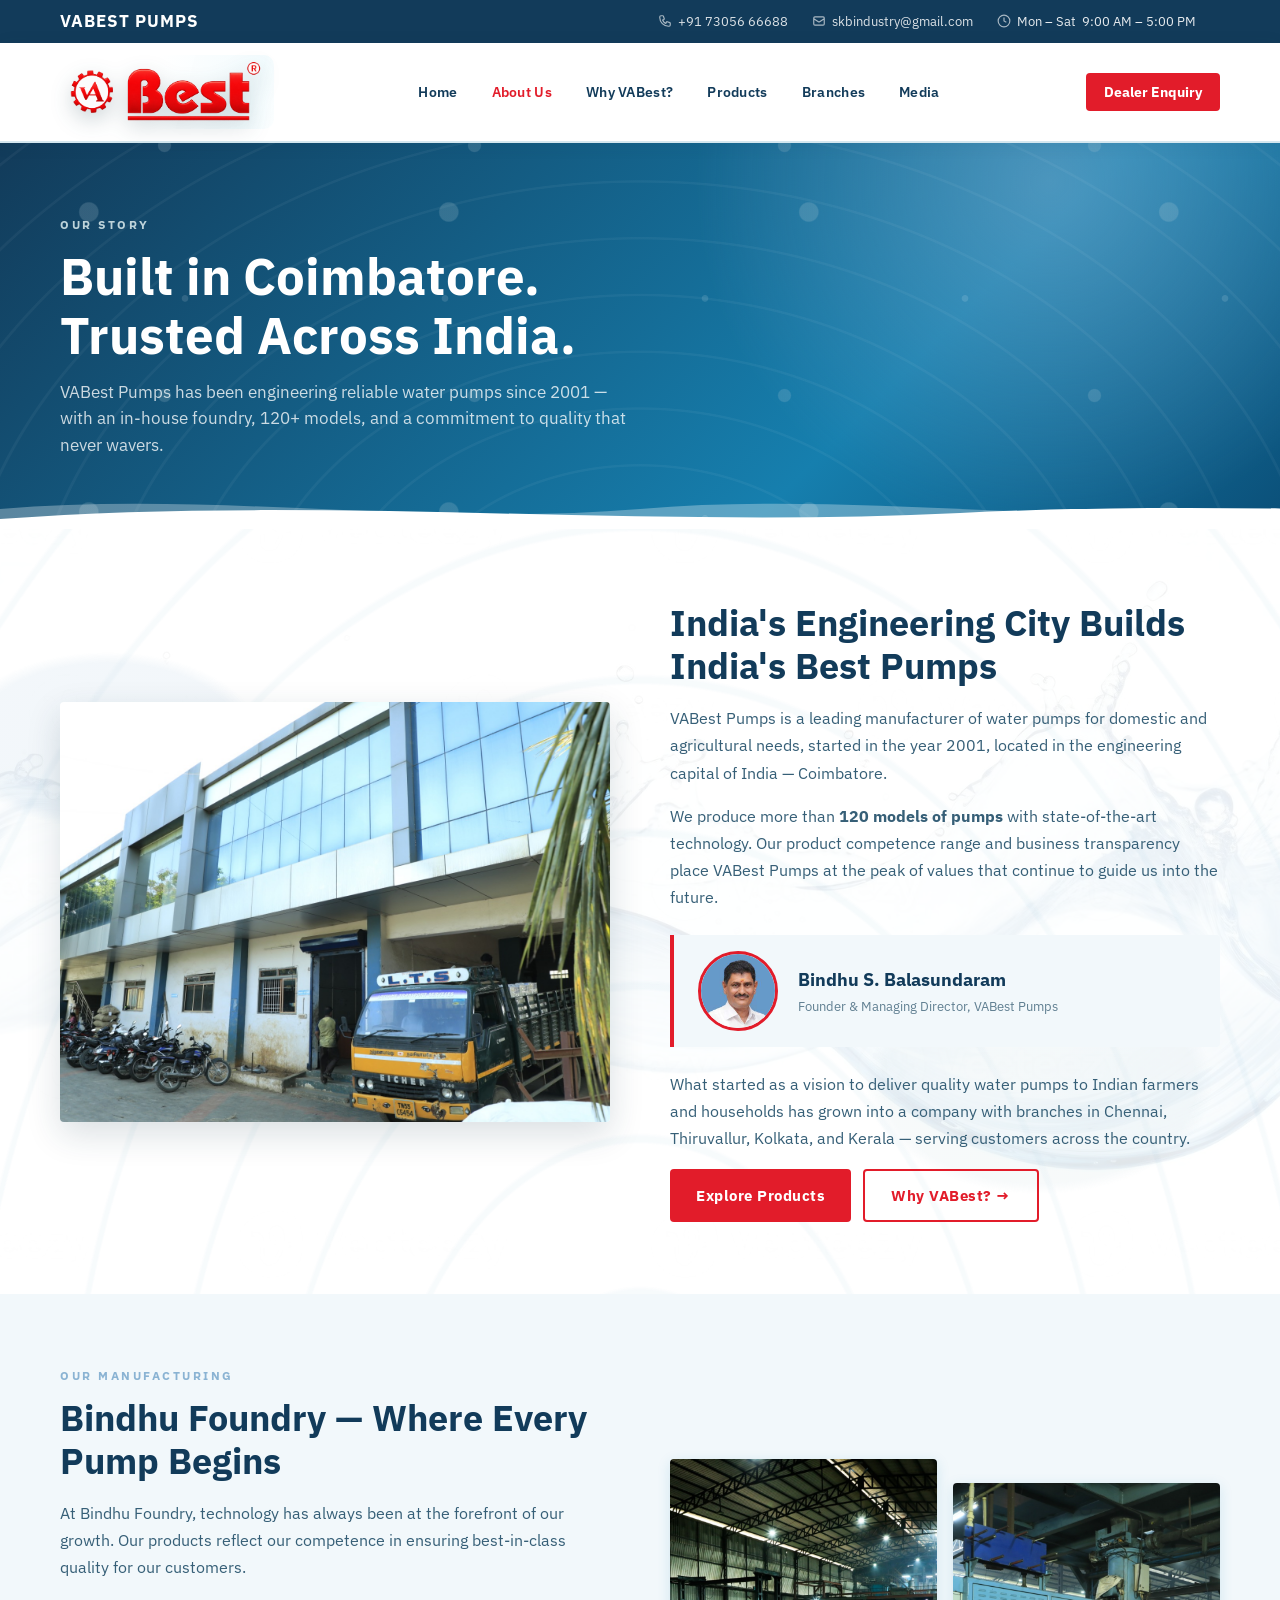
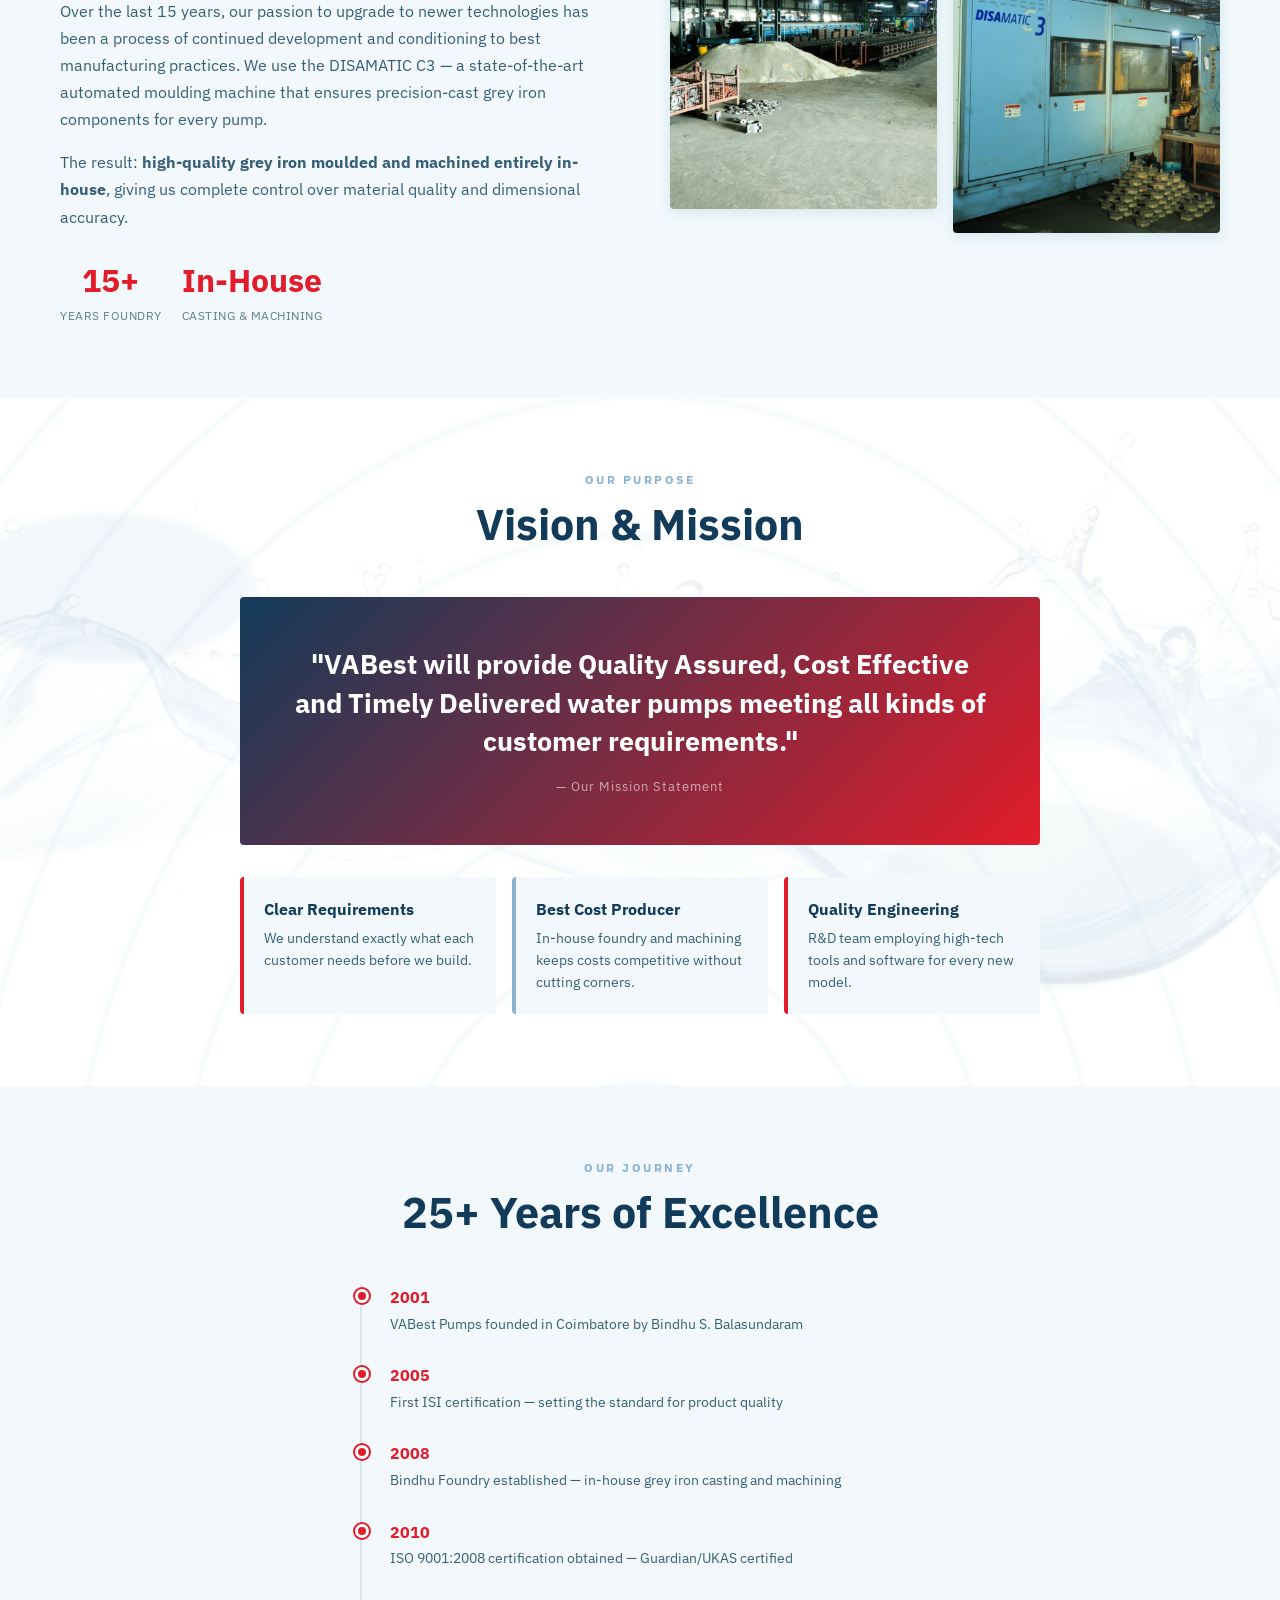
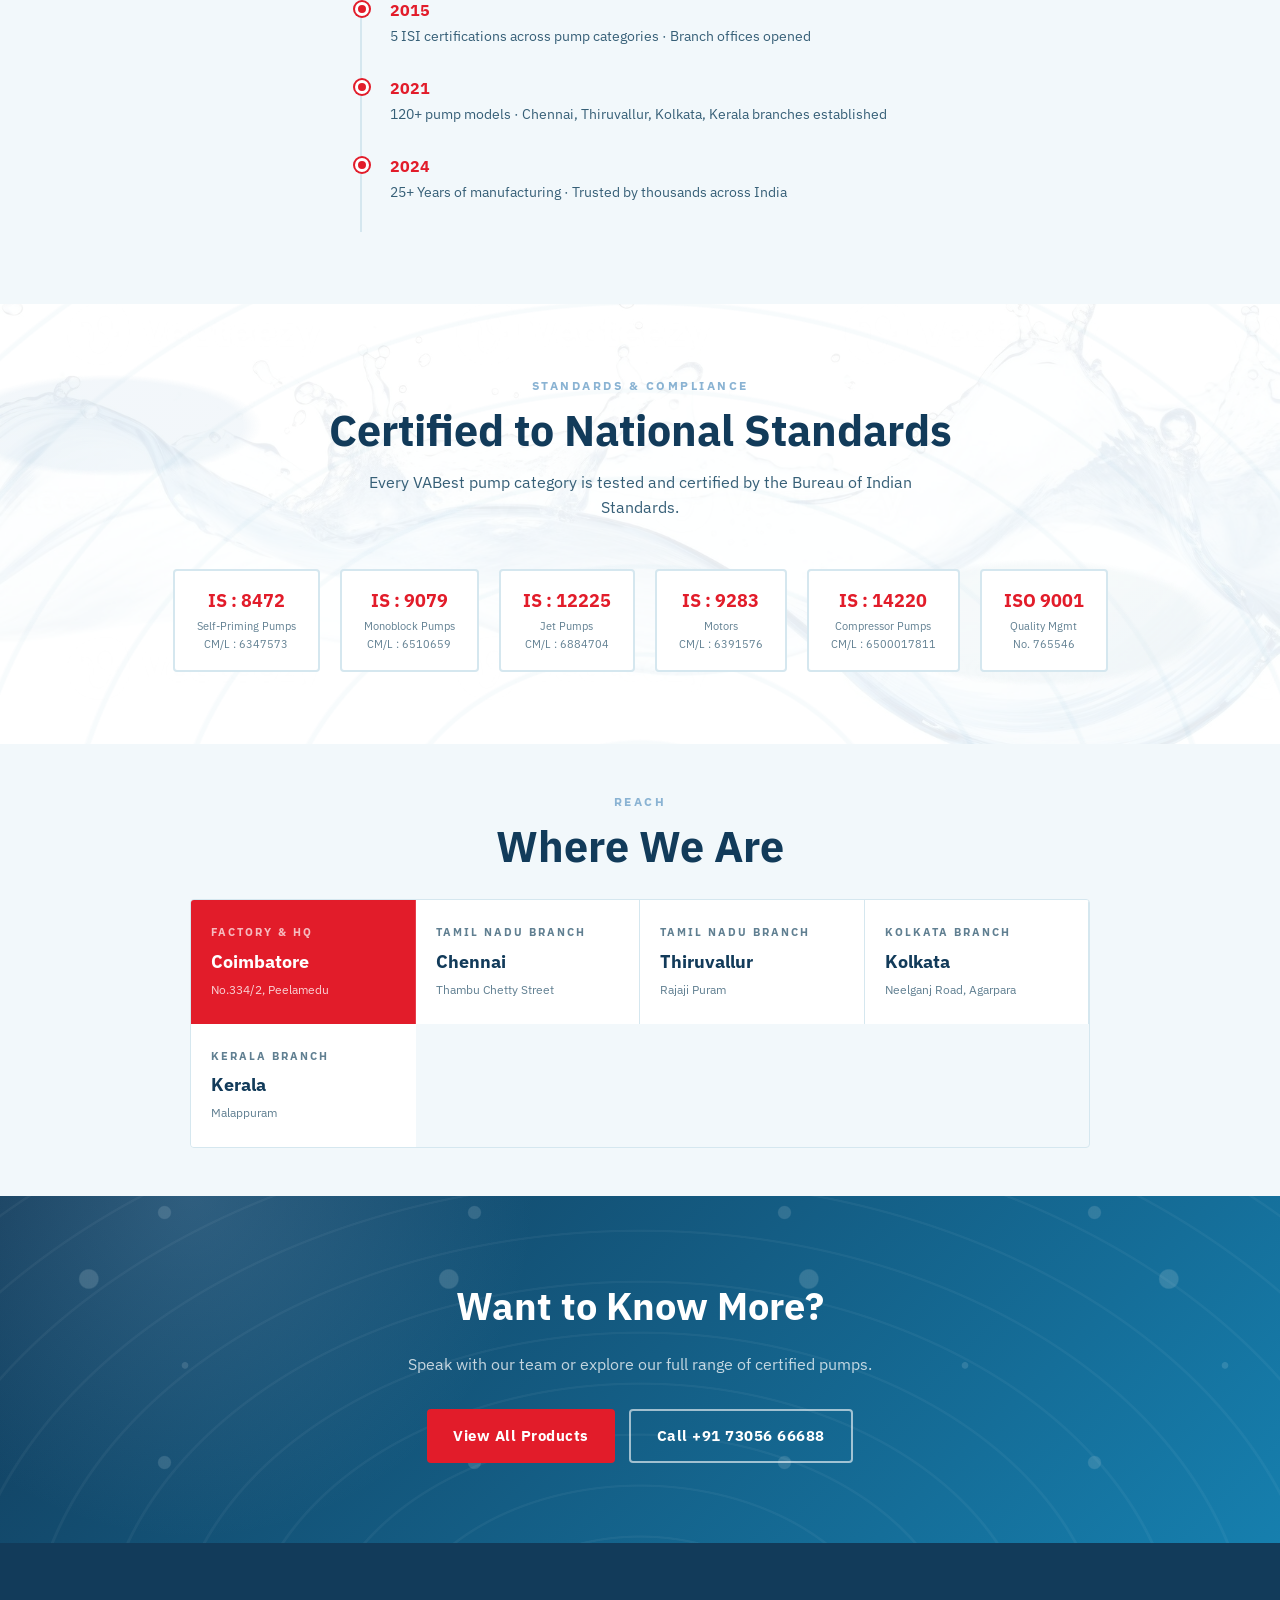
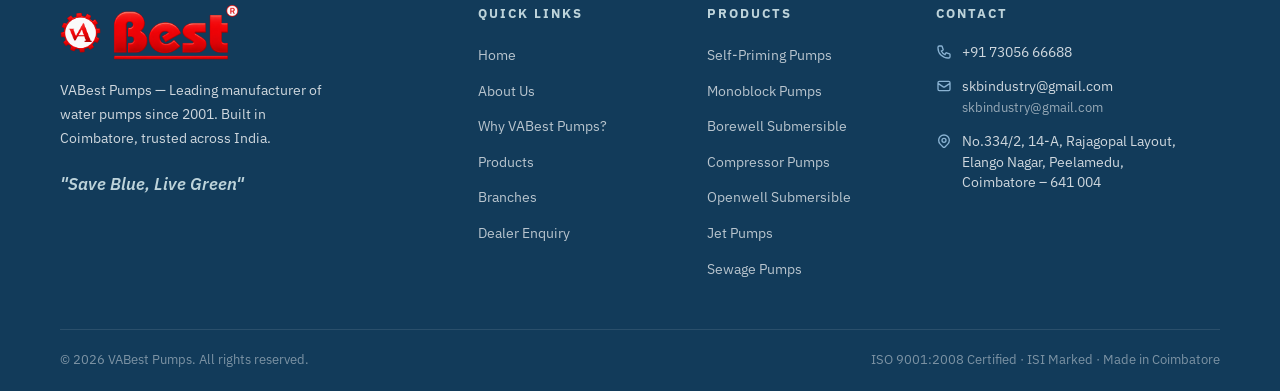
==== commit bafb8ecc: "Shift VABest theme to blue water palette" ====
--- a/about.html
+++ b/about.html
@@ -5,7 +5,7 @@
   <meta name="viewport" content="width=device-width, initial-scale=1.0" />
   <title>About VABest Pumps | Water Pump Manufacturers Since 2001</title>
   <meta name="description" content="Learn about VABest Pumps. ISO 9001:2008 certified water pump manufacturer in Coimbatore, India. Delivering 100% copper wound, durable pumps." />
-  <link rel="stylesheet" href="assets/css/style.css?v=15" />
+  <link rel="stylesheet" href="assets/css/style.css?v=16" />
 <script type="application/ld+json">
 {
   "@context": "https://schema.org",
--- a/assets/css/style.css
+++ b/assets/css/style.css
@@ -6,23 +6,23 @@
 /* ─── CSS Variables ─────────────────────────────────── */
 :root {
   --primary:     #E21C2A;
-  --primary-dark:#173F46;
+  --primary-dark:#123B5A;
   --primary-light:#FDEBED;
   --secondary:   #8AB3D3;
   --accent:      #BDD3DA;
   --cta:         #E21C2A;
   --cta-dark:    #B91320;
-  --ocean:       #308066;
-  --ocean-dark:  #1F5E50;
+  --ocean:       #167FAE;
+  --ocean-dark:  #0B4F78;
   --ocean-blue:  #8AB3D3;
   --ocean-mist:  #BDD3DA;
-  --ocean-soft:  #9BC598;
-  --bg-light:    #F2F8F7;
+  --ocean-soft:  #DCEFF5;
+  --bg-light:    #F2F8FB;
   --bg-white:    #FFFFFF;
-  --text-dark:   #163A4A;
-  --text-mid:    #3E5F69;
-  --text-light:  #607D84;
-  --border:      #D6E5E8;
+  --text-dark:   #123B5A;
+  --text-mid:    #365F77;
+  --text-light:  #607F91;
+  --border:      #D5E7EF;
   --success:     #10B981;
 
   --font-head:   'IBM Plex Sans', sans-serif;
@@ -31,7 +31,7 @@
 
   --radius:      4px;
   --radius-lg:   4px;
-  --shadow:      0 3px 14px rgba(48,128,102,0.13);
+  --shadow:      0 3px 14px rgba(22,127,174,0.14);
   --shadow-lg:   0 12px 34px rgba(22,58,74,0.16);
   --transition:  0.25s ease;
 }
@@ -129,7 +129,7 @@
 }
 .logo:hover .logo-img {
   transform: translateY(-2px) scale(1.025);
-  filter: drop-shadow(0 11px 15px rgba(48,128,102,0.28));
+  filter: drop-shadow(0 11px 15px rgba(22,127,174,0.28));
 }
 .footer-emblem {
   width: 180px;
@@ -270,8 +270,8 @@
   opacity: .42;
   background:
     radial-gradient(ellipse at 18% 36%, rgba(138,179,211,.26) 0 7%, transparent 8% 100%),
-    radial-gradient(ellipse at 74% 64%, rgba(155,197,152,.22) 0 9%, transparent 10% 100%),
-    repeating-radial-gradient(ellipse at 50% 100%, transparent 0 50px, rgba(48,128,102,.07) 52px 55px, transparent 58px 104px);
+    radial-gradient(ellipse at 74% 64%, rgba(189,211,218,.30) 0 9%, transparent 10% 100%),
+    repeating-radial-gradient(ellipse at 50% 100%, transparent 0 50px, rgba(22,127,174,.08) 52px 55px, transparent 58px 104px);
   animation: oceanCaustics 22s linear infinite;
 }
 
@@ -291,13 +291,13 @@
     rgba(255,255,255,0.92) 0%,
     rgba(189,211,218,0.72) 26%,
     rgba(138,179,211,0.30) 54%,
-    rgba(48,128,102,0.14) 78%,
-    rgba(48,128,102,0.04) 100%
+    rgba(22,127,174,0.16) 78%,
+    rgba(22,127,174,0.04) 100%
   );
   box-shadow:
-    inset -4px -5px 12px rgba(48,128,102,0.18),
+    inset -4px -5px 12px rgba(22,127,174,0.18),
     inset 4px 4px 10px rgba(255,255,255,0.78),
-    0 10px 24px rgba(48,128,102,0.09);
+    0 10px 24px rgba(22,127,174,0.10);
   animation: waterDropFloat 7s ease-in-out infinite;
   transform-origin: center;
 }
@@ -378,7 +378,7 @@
   overflow: hidden;
   background:
     radial-gradient(circle at 78% 18%, rgba(138,179,211,.52) 0, rgba(138,179,211,0) 29%),
-    linear-gradient(135deg, #173F46 0%, #308066 57%, #1F5E50 100%);
+    linear-gradient(135deg, #123B5A 0%, #167FAE 56%, #0B4F78 100%);
   padding: 40px 0 80px;
 }
 .hero::before,
@@ -392,7 +392,7 @@
   background:
     radial-gradient(circle at 15% 55%, rgba(189,211,218,.18) 0 2%, transparent 2.4%),
     radial-gradient(circle at 45% 32%, rgba(255,255,255,.12) 0 1.4%, transparent 1.8%),
-    radial-gradient(circle at 78% 68%, rgba(155,197,152,.18) 0 2.6%, transparent 3%),
+    radial-gradient(circle at 78% 68%, rgba(189,211,218,.20) 0 2.6%, transparent 3%),
     repeating-radial-gradient(ellipse at 50% 100%, transparent 0 34px, rgba(255,255,255,.045) 35px 37px, transparent 38px 72px);
   background-size: 310px 250px, 260px 220px, 360px 300px, 100% 100%;
   animation: waterDrift 18s linear infinite;
@@ -409,7 +409,7 @@
   top: -16vw;
   border: 1px solid rgba(189,211,218,.18);
   border-radius: 50%;
-  box-shadow: 0 0 0 55px rgba(138,179,211,.06), 0 0 0 110px rgba(155,197,152,.035);
+  box-shadow: 0 0 0 55px rgba(138,179,211,.08), 0 0 0 110px rgba(189,211,218,.045);
   animation: waterPulse 8s ease-in-out infinite;
 }
 .hero-container {
@@ -494,7 +494,7 @@
 .hero-overlay {
   position: absolute;
   inset: 0;
-  background: linear-gradient(160deg, rgba(23,63,70,0.90) 0%, rgba(48,128,102,0.56) 58%, rgba(31,94,80,0.76) 100%);
+  background: linear-gradient(160deg, rgba(18,59,90,0.92) 0%, rgba(22,127,174,0.58) 58%, rgba(11,79,120,0.78) 100%);
 }
 .hero-content {
   position: relative;
@@ -698,7 +698,7 @@
 }
 .product-card:hover {
   border-color: var(--primary);
-  box-shadow: 0 16px 36px rgba(48,128,102,.15);
+  box-shadow: 0 16px 36px rgba(22,127,174,.15);
   transform: translateY(-4px);
 }
 .catalog-grid {
@@ -744,7 +744,7 @@
   overflow: hidden;
   box-shadow: 0 10px 30px rgba(22,58,74,.09);
 }
-.product-model-card:hover { border-color: var(--ocean-blue); box-shadow: 0 18px 42px rgba(48,128,102,.15); }
+.product-model-card:hover { border-color: var(--ocean-blue); box-shadow: 0 18px 42px rgba(22,127,174,.16); }
 .product-shot {
   width: 100%;
   height: auto;
@@ -816,7 +816,7 @@
 .zoom-overlay {
   position: absolute;
   inset: 0;
-  background: rgba(48,128,102,0.42);
+  background: rgba(22,127,174,0.42);
   display: flex;
   align-items: center;
   justify-content: center;
@@ -1201,7 +1201,7 @@
   border-color: var(--cta);
   color: #ffffff;
   transform: translateY(-2px);
-  box-shadow: 0 8px 24px rgba(48,128,102,0.32);
+  box-shadow: 0 8px 24px rgba(22,127,174,0.32);
 }
 
 .about-grid {
@@ -1413,7 +1413,7 @@
 .form-group select:focus,
 .form-group textarea:focus {
   border-color: var(--primary);
-  box-shadow: 0 0 0 3px rgba(48,128,102,0.12);
+  box-shadow: 0 0 0 3px rgba(22,127,174,0.12);
 }
 .form-group textarea { resize: vertical; min-height: 100px; }
 
@@ -1761,7 +1761,7 @@
 .stats-band {
   background:
     radial-gradient(circle at 50% 120%, rgba(138,179,211,.32), transparent 48%),
-    linear-gradient(120deg, #173F46 0%, #308066 50%, #173F46 100%);
+    linear-gradient(120deg, #123B5A 0%, #167FAE 50%, #123B5A 100%);
   padding: 52px 0;
   position: relative;
   overflow: hidden;
@@ -2002,7 +2002,7 @@
 }
 .brand-logo-card:hover {
   transform: translateY(-5px);
-  box-shadow: 0 12px 20px rgba(48,128,102,0.10);
+  box-shadow: 0 12px 20px rgba(22,127,174,0.11);
   border-color: var(--primary);
 }
 .brand-logo-card img {
@@ -2042,7 +2042,7 @@
   border-color: var(--primary);
   color: var(--primary-dark);
   transform: translateY(-2px);
-  box-shadow: 0 4px 8px rgba(48,128,102,0.14);
+  box-shadow: 0 4px 8px rgba(22,127,174,0.15);
 }
 @media (max-width: 768px) {
   .districts-grid {
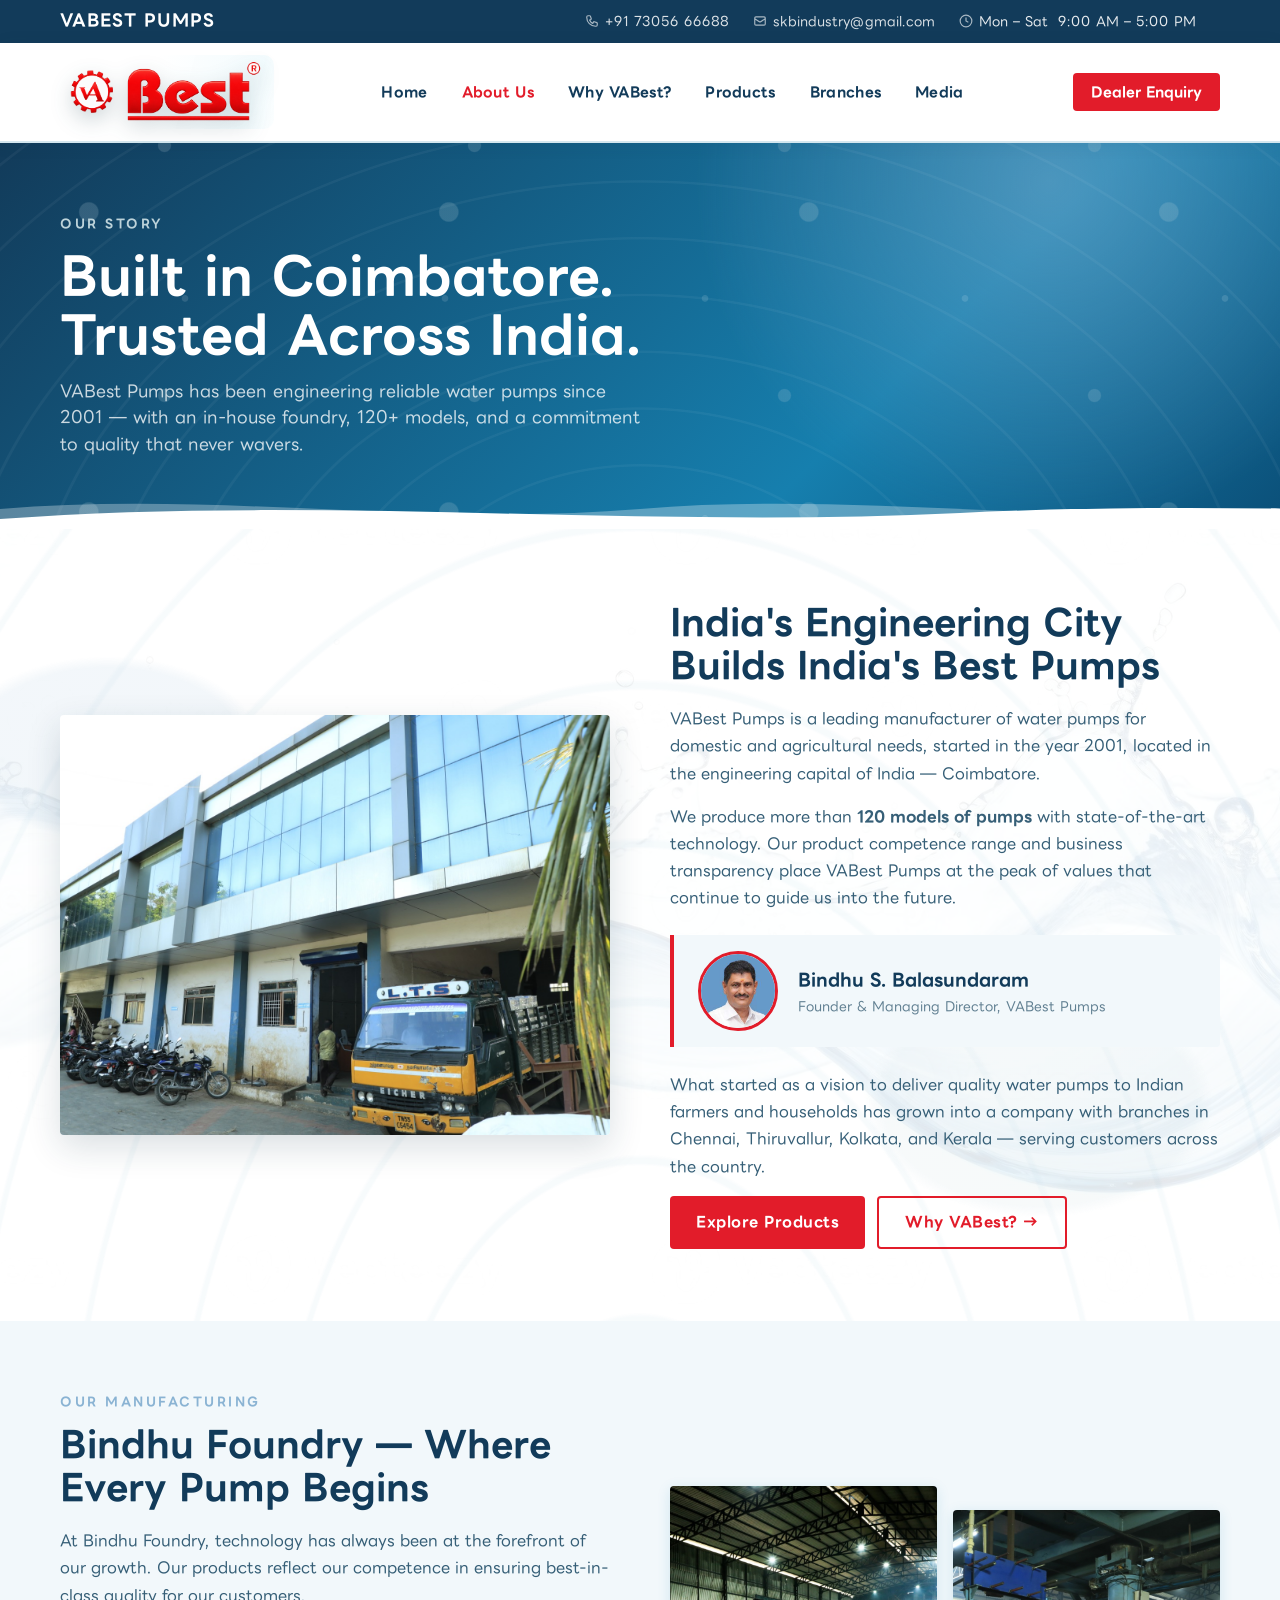
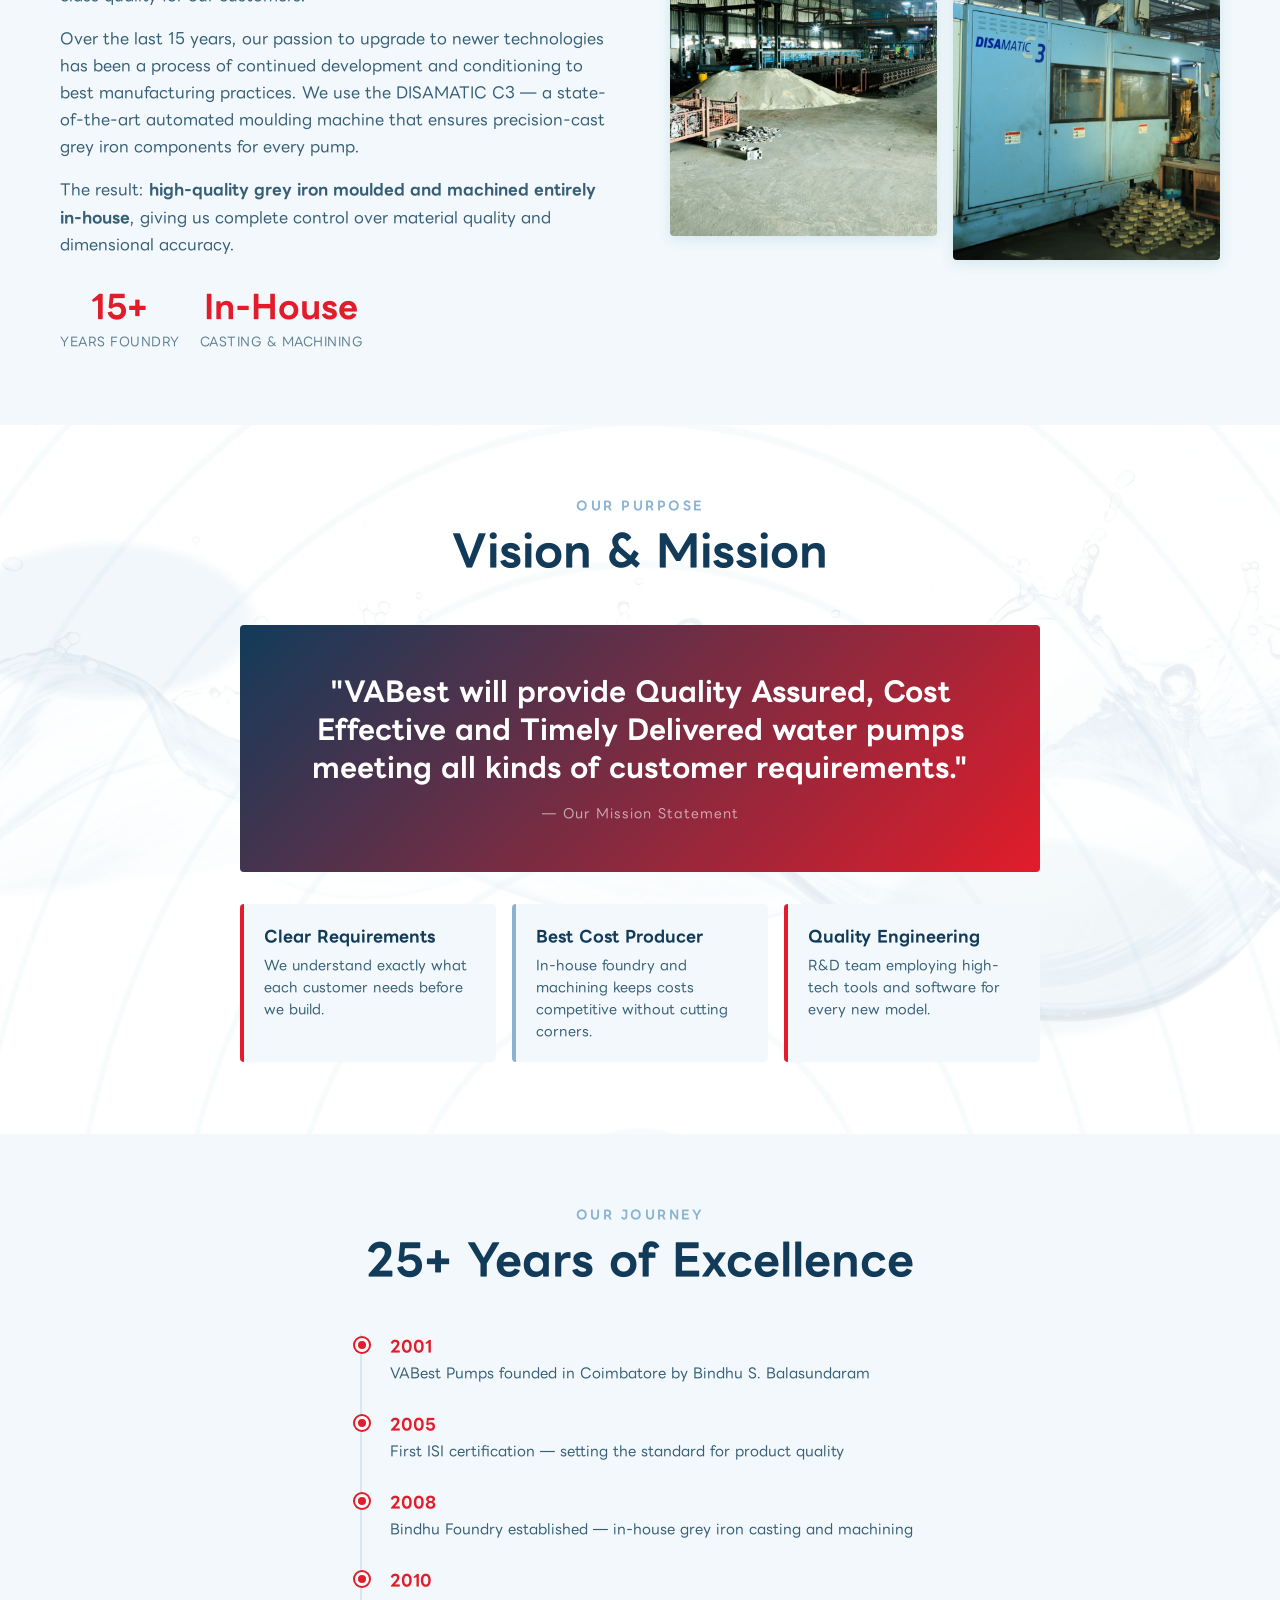
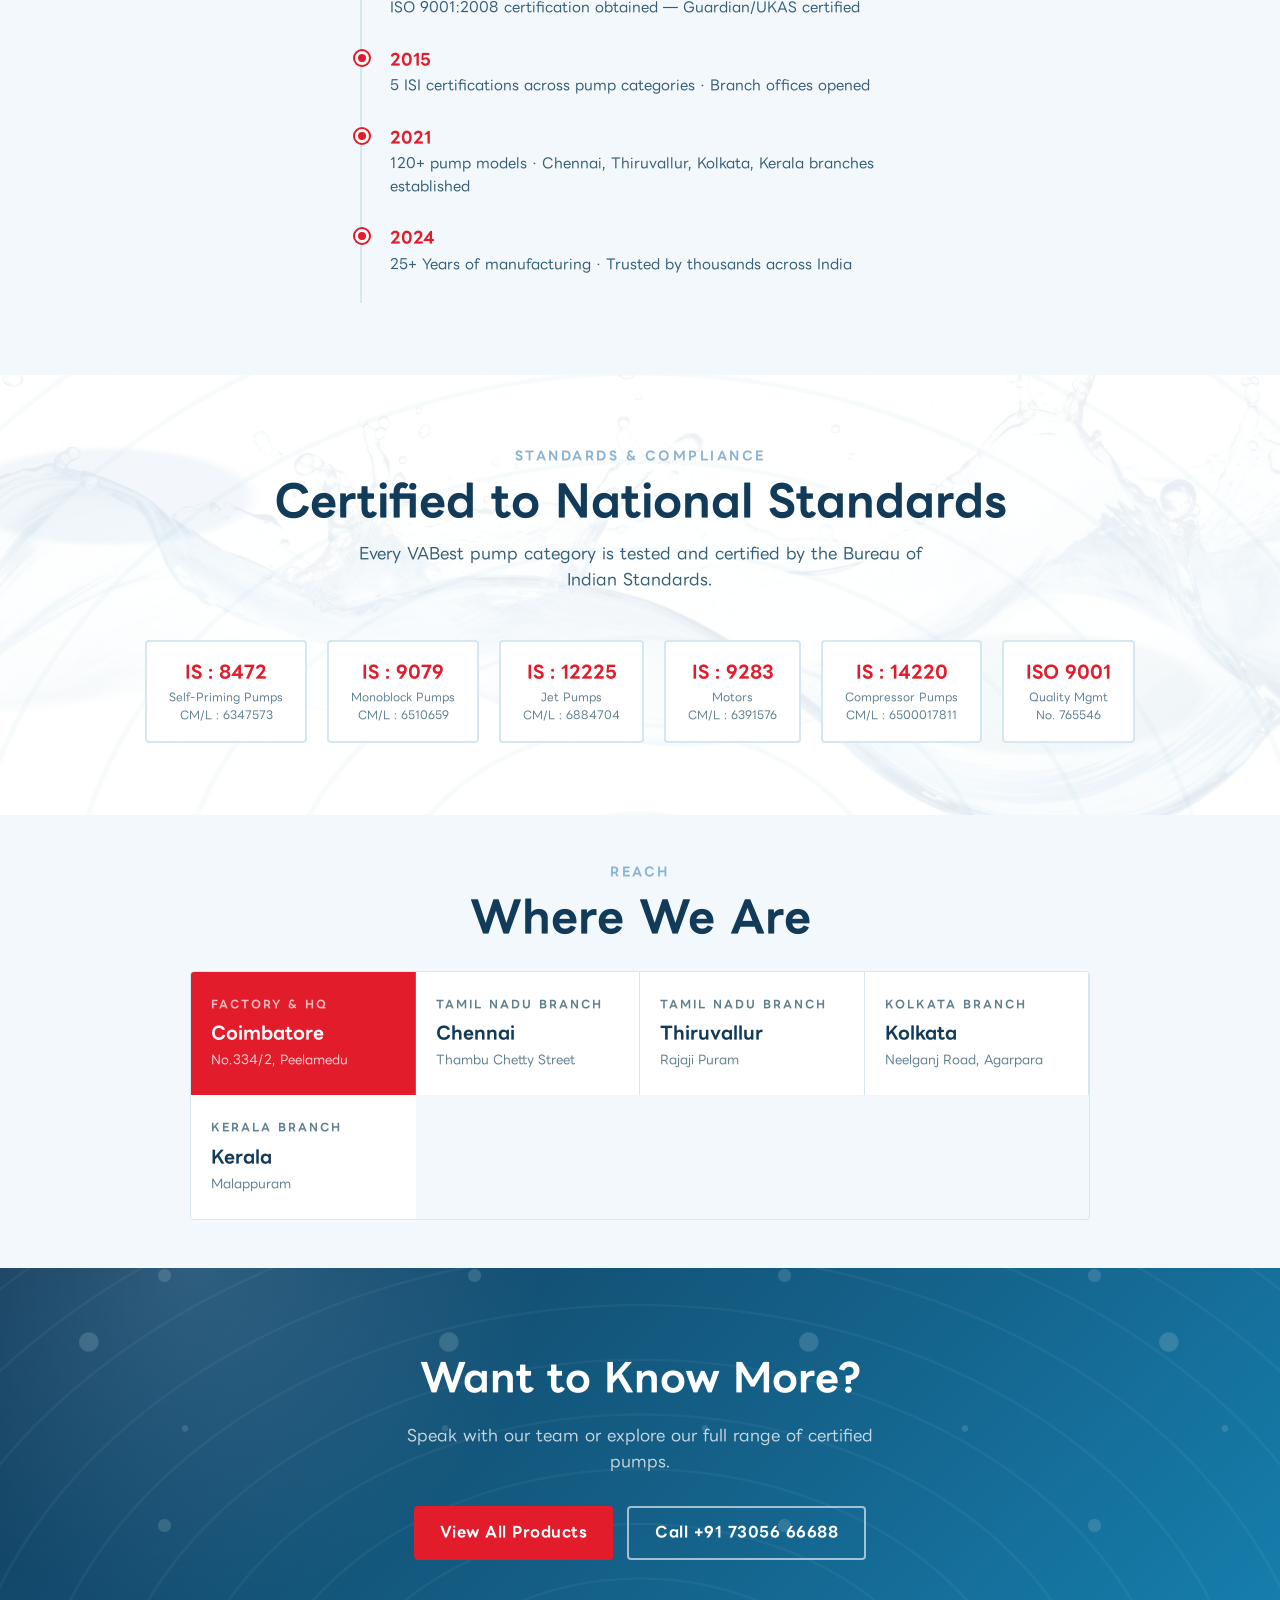
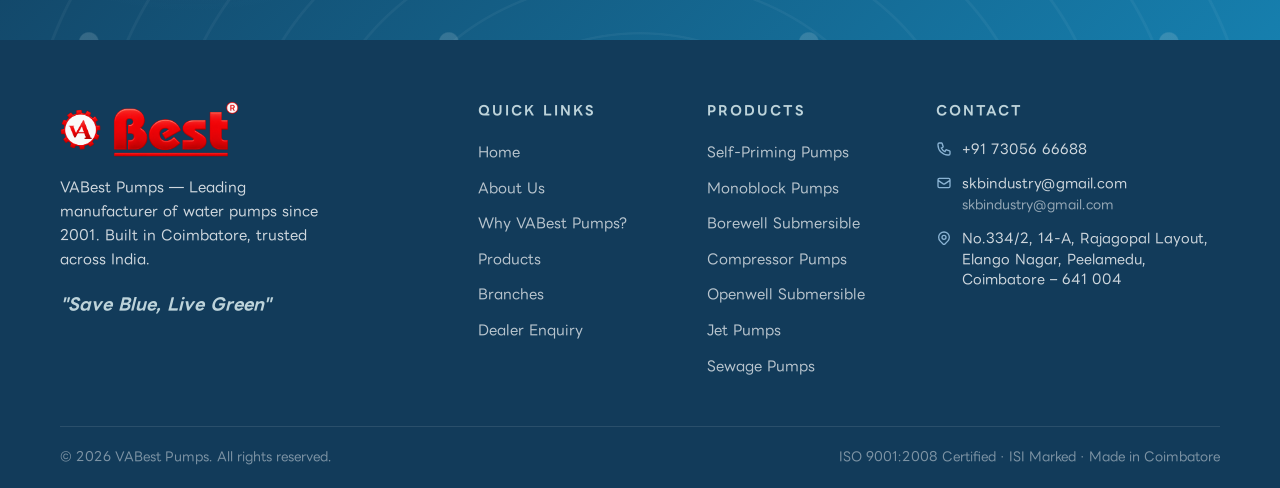
==== commit 42a2c804: "Apply LINE Seed JP font family and update product cards with LINE Seed typography" ====
--- a/about.html
+++ b/about.html
@@ -5,7 +5,7 @@
   <meta name="viewport" content="width=device-width, initial-scale=1.0" />
   <title>About VABest Pumps | Water Pump Manufacturers Since 2001</title>
   <meta name="description" content="Learn about VABest Pumps. ISO 9001:2008 certified water pump manufacturer in Coimbatore, India. Delivering 100% copper wound, durable pumps." />
-  <link rel="stylesheet" href="assets/css/style.css?v=16" />
+  <link rel="stylesheet" href="assets/css/style.css?v=19" />
 <script type="application/ld+json">
 {
   "@context": "https://schema.org",
--- a/assets/css/style.css
+++ b/assets/css/style.css
@@ -1,7 +1,35 @@
 /* VABest Pumps — Main Stylesheet */
 /* VABest Ocean identity — red brand energy over moving water tones */
 
-@import url('https://fonts.googleapis.com/css2?family=IBM+Plex+Sans:wght@300;400;500;600;700&display=swap');
+/* ─── LINE Seed JP Font Family (4 Weights) ───────────── */
+@font-face {
+  font-family: 'LINE Seed JP';
+  src: url('../fonts/LINESeedJP-Thin.woff2') format('woff2');
+  font-weight: 100 300;
+  font-style: normal;
+  font-display: swap;
+}
+@font-face {
+  font-family: 'LINE Seed JP';
+  src: url('../fonts/LINESeedJP-Regular.woff2') format('woff2');
+  font-weight: 400 500;
+  font-style: normal;
+  font-display: swap;
+}
+@font-face {
+  font-family: 'LINE Seed JP';
+  src: url('../fonts/LINESeedJP-Bold.woff2') format('woff2');
+  font-weight: 600 700;
+  font-style: normal;
+  font-display: swap;
+}
+@font-face {
+  font-family: 'LINE Seed JP';
+  src: url('../fonts/LINESeedJP-ExtraBold.woff2') format('woff2');
+  font-weight: 800 900;
+  font-style: normal;
+  font-display: swap;
+}
 
 /* ─── CSS Variables ─────────────────────────────────── */
 :root {
@@ -25,9 +53,9 @@
   --border:      #D5E7EF;
   --success:     #10B981;
 
-  --font-head:   'IBM Plex Sans', sans-serif;
-  --font-sub:    'IBM Plex Sans', sans-serif;
-  --font-body:   'IBM Plex Sans', sans-serif;
+  --font-head:   'LINE Seed JP', -apple-system, BlinkMacSystemFont, 'Segoe UI', Roboto, sans-serif;
+  --font-sub:    'LINE Seed JP', -apple-system, BlinkMacSystemFont, 'Segoe UI', Roboto, sans-serif;
+  --font-body:   'LINE Seed JP', -apple-system, BlinkMacSystemFont, 'Segoe UI', Roboto, sans-serif;
 
   --radius:      4px;
   --radius-lg:   4px;
@@ -748,17 +776,21 @@
 .product-shot {
   width: 100%;
   height: auto;
-  aspect-ratio: 1.545 / 1;
-  background-image: var(--product-image);
-  background-repeat: no-repeat;
+  aspect-ratio: 1024 / 682;
   background-color: #fff;
-  background-size: 100% auto;
   border-bottom: 1px solid #d8edf3;
   overflow: hidden;
-}
-.product-shot-top { background-position: center top; }
-.product-shot-bottom { background-position: center bottom; }
-.product-shot-center { background-position: center 18%; background-size: 100% auto; }
+  display: flex;
+  align-items: center;
+  justify-content: center;
+}
+.product-shot img {
+  width: 100%;
+  height: auto;
+  aspect-ratio: 1024 / 682;
+  object-fit: contain;
+  display: block;
+}
 .product-model-content { padding: 18px; }
 .product-model-content .product-name { font-size: 1.2rem; margin-bottom: 14px; }
 .product-specs { border-top: 1px solid #d8eaf0; }
@@ -769,12 +801,15 @@
 .product-specs td { color: var(--text-dark); }
 .product-enquire {
   display: inline-flex;
+  align-items: center;
   margin-top: 14px;
   color: #c71321;
-  font-weight: 700;
-  font-size: .82rem;
-}
-.product-enquire::after { content: ' →'; margin-left: 5px; }
+  font-weight: normal;
+  font-size: .88rem;
+  text-decoration: none;
+}
+.product-enquire:hover { text-decoration: underline; }
+.product-enquire::after { content: ' →'; margin-left: 5px; font-weight: normal; }
 @media (max-width: 980px) {
   .catalog-grid { grid-template-columns: repeat(2, minmax(0, 1fr)); }
 }
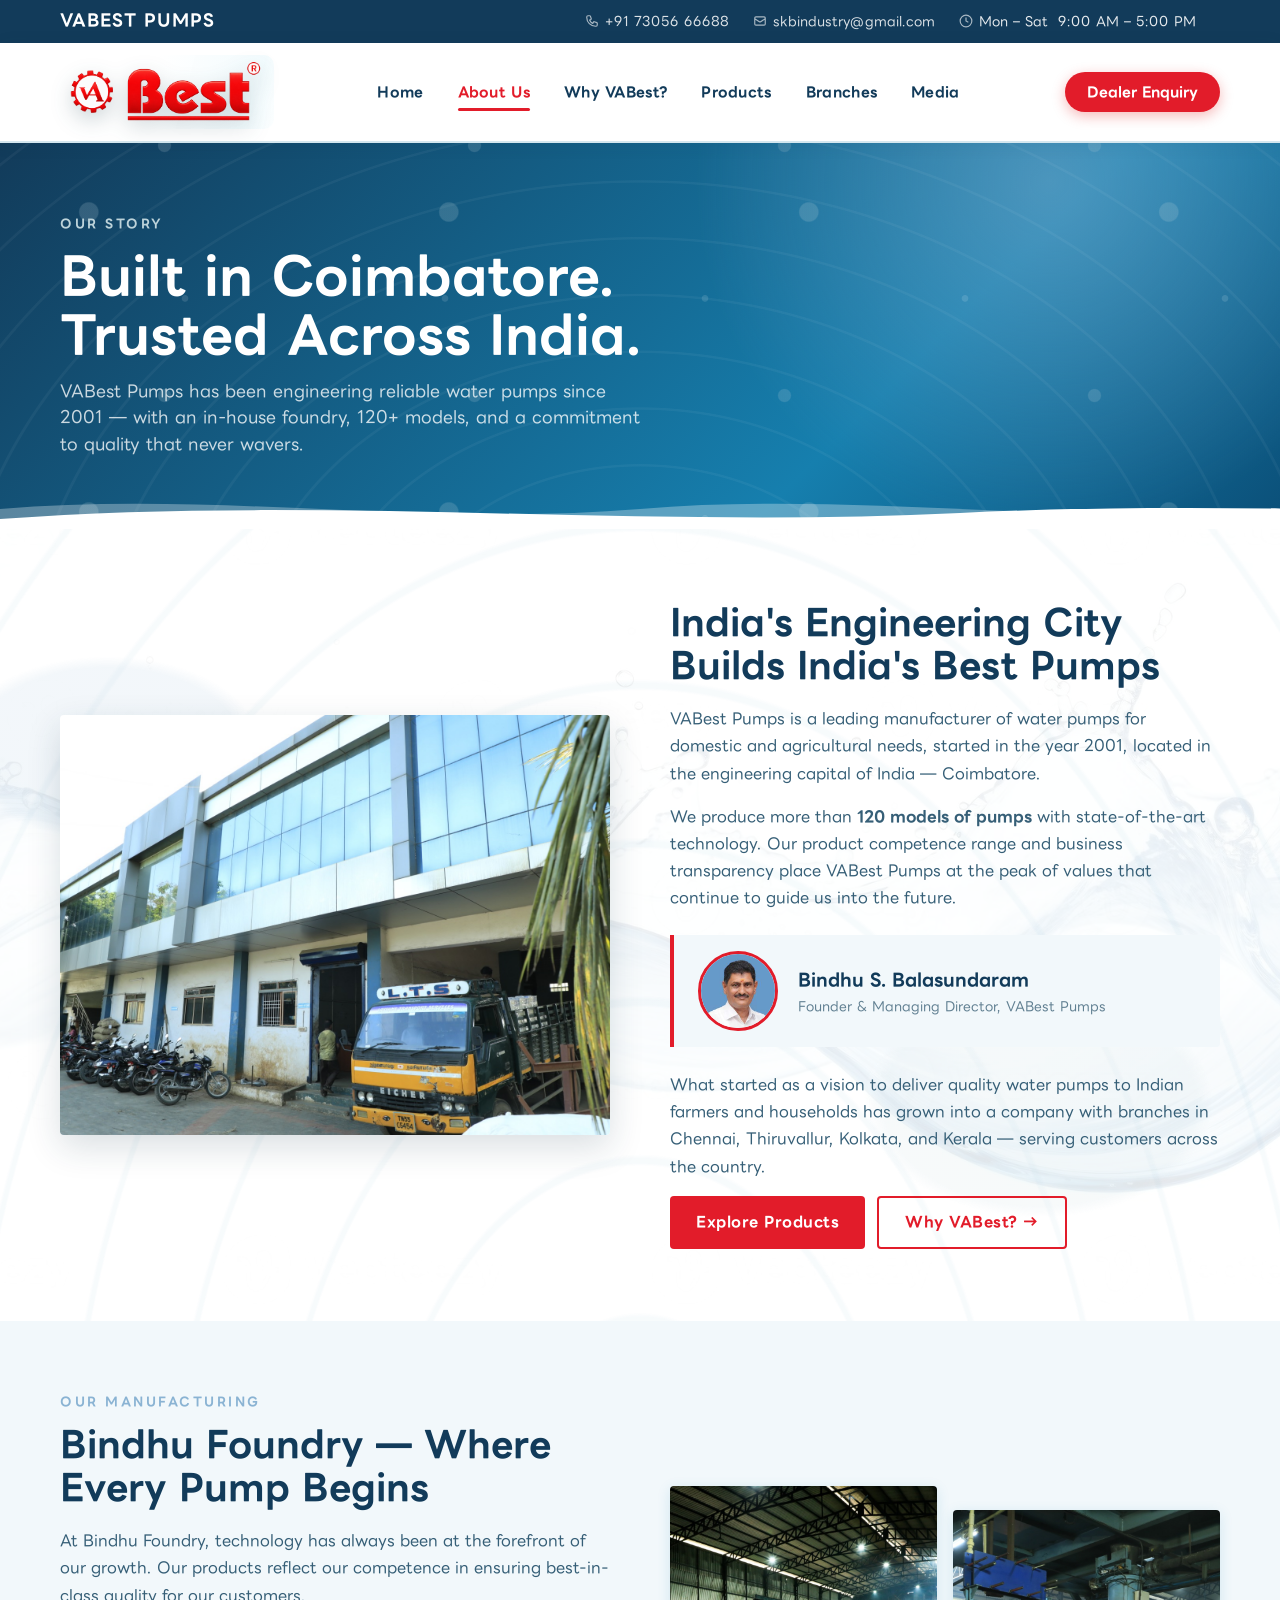
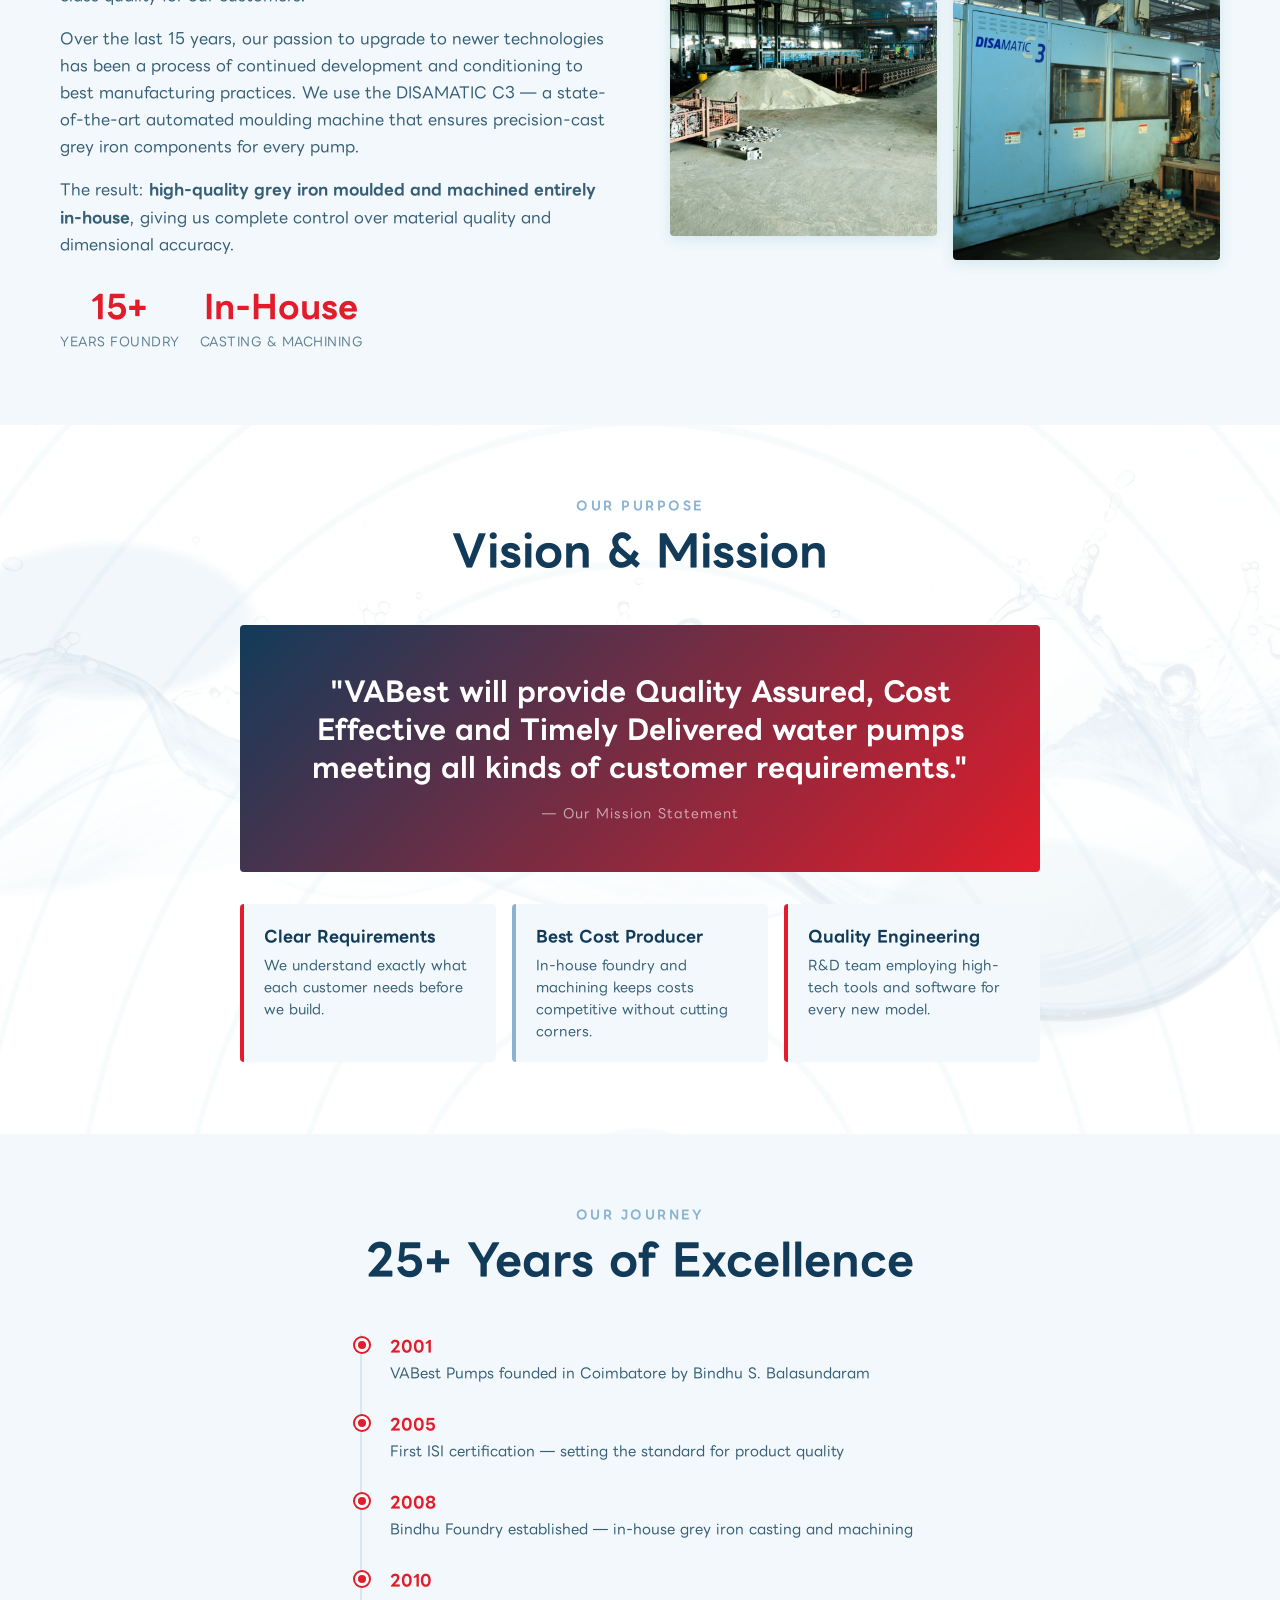
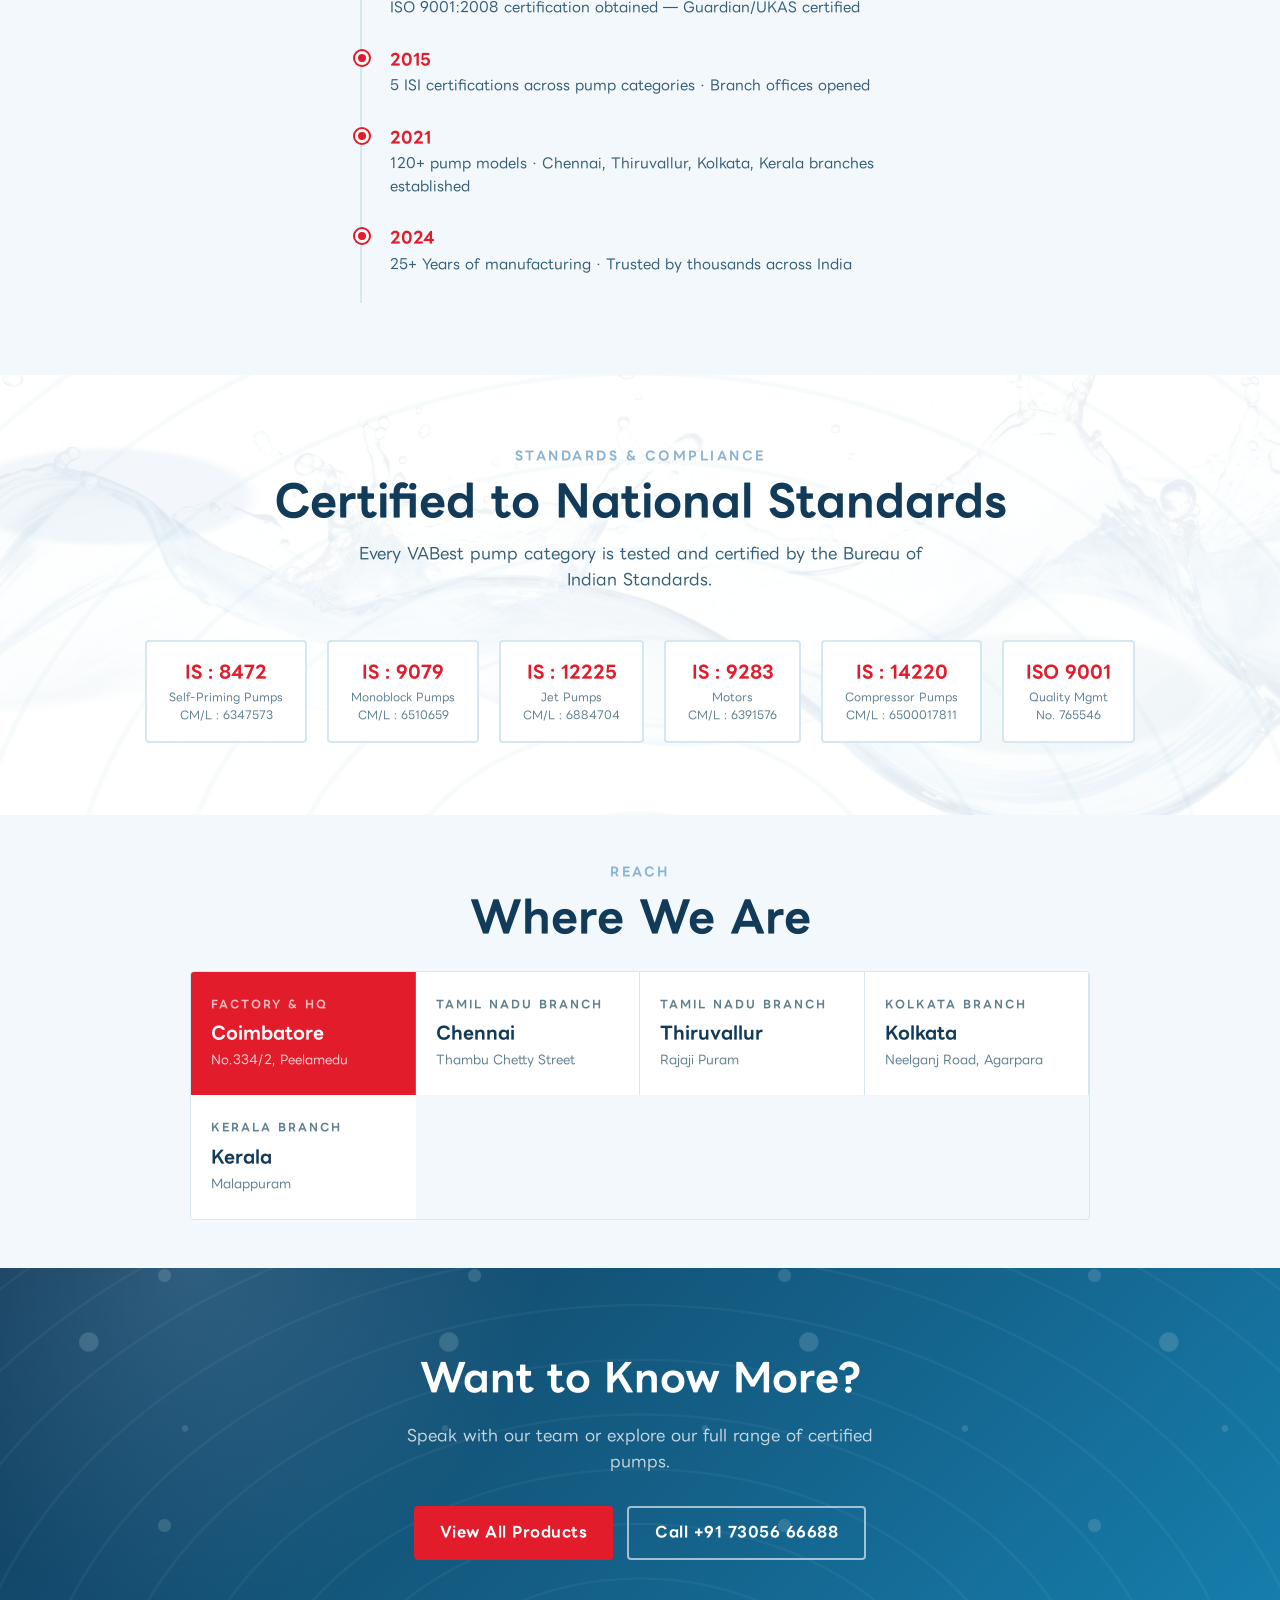
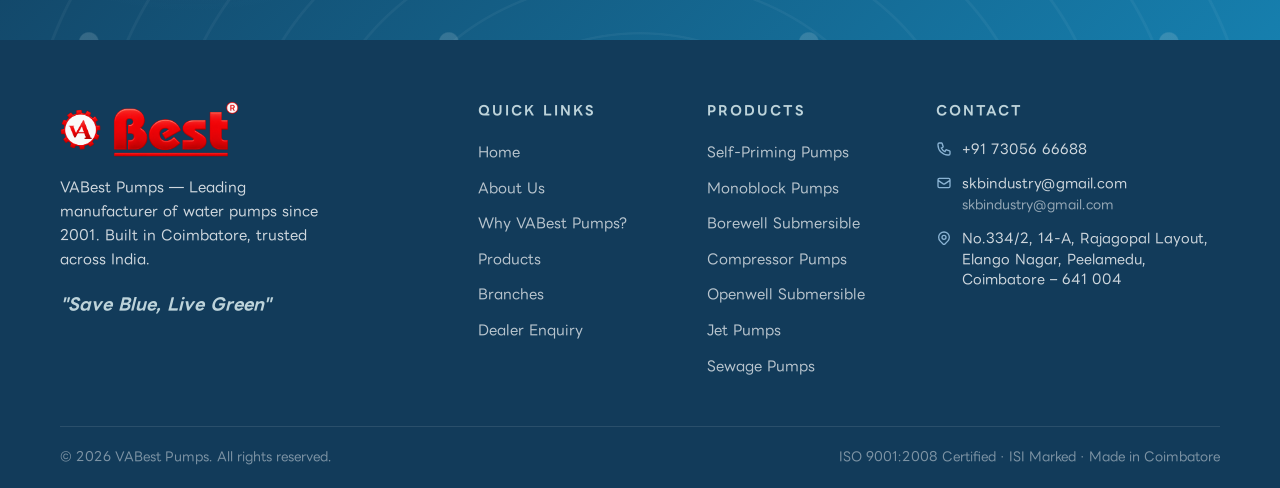
==== commit cf6f43c9: "Integrate water pump hero scene and flowing waves" ====
--- a/about.html
+++ b/about.html
@@ -5,7 +5,7 @@
   <meta name="viewport" content="width=device-width, initial-scale=1.0" />
   <title>About VABest Pumps | Water Pump Manufacturers Since 2001</title>
   <meta name="description" content="Learn about VABest Pumps. ISO 9001:2008 certified water pump manufacturer in Coimbatore, India. Delivering 100% copper wound, durable pumps." />
-  <link rel="stylesheet" href="assets/css/style.css?v=19" />
+  <link rel="stylesheet" href="assets/css/style.css?v=21" />
 <script type="application/ld+json">
 {
   "@context": "https://schema.org",
--- a/assets/css/style.css
+++ b/assets/css/style.css
@@ -218,7 +218,20 @@
   white-space: nowrap;
 }
 .main-nav a:hover { color: var(--primary); background: var(--bg-light); }
-.main-nav a.active { color: var(--primary); }
+.main-nav a.active {
+  color: var(--primary);
+  position: relative;
+}
+.main-nav a.active::after {
+  content: '';
+  position: absolute;
+  bottom: 0px;
+  left: 14px;
+  right: 14px;
+  height: 3px;
+  background: var(--primary);
+  border-radius: 9999px;
+}
 
 .nav-right {
   display: flex;
@@ -227,10 +240,10 @@
   justify-self: end;
 }
 .nav-right .nav-cta {
-  background: var(--cta);
+  background: var(--primary);
   color: #fff;
-  padding: 8px 18px;
-  border-radius: var(--radius);
+  padding: 9px 22px;
+  border-radius: 9999px;
   font-weight: 700;
   white-space: nowrap;
   font-family: var(--font-sub);
@@ -238,8 +251,14 @@
   transition: all var(--transition);
   display: inline-flex;
   align-items: center;
-}
-.nav-right .nav-cta:hover { background: var(--cta-dark); color: #fff; }
+  box-shadow: 0 4px 14px rgba(222, 1, 2, 0.28);
+}
+.nav-right .nav-cta:hover {
+  background: var(--primary-dark);
+  color: #fff;
+  transform: translateY(-1px);
+  box-shadow: 0 6px 18px rgba(222, 1, 2, 0.42);
+}
 
 .hamburger {
   display: none;
@@ -605,9 +624,333 @@
   width: 200%;
   height: 70px;
 }
+
+/* ─── Modern Hero First Fold ────────────────────────── */
+.hero-first-fold {
+  position: relative;
+  min-height: calc(100vh - 120px);
+  min-height: 600px;
+  display: flex;
+  flex-direction: column;
+  justify-content: center;
+  background-color: #032044;
+  background-image: url('../images/hero-vabest-water-v2.png');
+  background-position: center right;
+  background-size: cover;
+  background-repeat: no-repeat;
+  padding: 40px 0 90px 0;
+  overflow: hidden;
+}
+
+.hero-first-fold::before {
+  display: block;
+  content: '';
+  position: absolute;
+  inset: auto -12% -18% -12%;
+  height: 58%;
+  z-index: 1;
+  pointer-events: none;
+  opacity: .34;
+  background:
+    radial-gradient(ellipse at 18% 48%, rgba(186,230,253,.30) 0 6%, transparent 7%),
+    radial-gradient(ellipse at 68% 54%, rgba(125,211,252,.26) 0 8%, transparent 9%),
+    repeating-radial-gradient(ellipse at 50% 100%, transparent 0 48px, rgba(255,255,255,.09) 50px 53px, transparent 56px 98px);
+  animation: heroWaterFlow 15s ease-in-out infinite;
+}
+
+.hero-first-fold::after {
+  display: block;
+  content: '';
+  position: absolute;
+  left: -10%;
+  right: -10%;
+  bottom: 46px;
+  height: 120px;
+  z-index: 1;
+  pointer-events: none;
+  opacity: .30;
+  background: linear-gradient(104deg, transparent 8%, rgba(255,255,255,.34) 38%, rgba(56,189,248,.18) 51%, transparent 72%);
+  filter: blur(16px);
+  animation: heroWaterShimmer 8s ease-in-out infinite;
+}
+
+.hero-overlay-gradient {
+  position: absolute;
+  inset: 0;
+  background: linear-gradient(
+    90deg,
+    rgba(2, 28, 68, 0.88) 0%,
+    rgba(2, 42, 92, 0.72) 36%,
+    rgba(2, 42, 92, 0.28) 60%,
+    transparent 80%
+  );
+  pointer-events: none;
+  z-index: 1;
+}
+
+@keyframes heroWaterFlow {
+  0%, 100% { transform: translate3d(-3%, 0, 0) scaleX(1.02); }
+  50% { transform: translate3d(4%, -8px, 0) scaleX(.98); }
+}
+
+@keyframes heroWaterShimmer {
+  0%, 100% { transform: translateX(-8%) skewX(-8deg); opacity: .16; }
+  50% { transform: translateX(9%) skewX(5deg); opacity: .42; }
+}
+
+.hero-first-fold .hero-container {
+  position: relative;
+  z-index: 2;
+  width: 100%;
+  max-width: 1240px;
+  margin: auto auto;
+  padding: 10px 24px;
+  display: block;
+}
+
+.hero-first-fold .hero-content {
+  max-width: 580px;
+}
+
+.hero-first-fold .hero-title {
+  font-family: var(--font-head);
+  font-size: clamp(2.1rem, 3.8vw, 3.5rem);
+  font-weight: 800;
+  color: #ffffff;
+  line-height: 1.1;
+  letter-spacing: -0.5px;
+  margin: 0 0 12px 0;
+  text-shadow: 0 2px 14px rgba(0, 20, 50, 0.6);
+}
+
+.hero-first-fold .hero-subtext {
+  font-family: var(--font-head);
+  font-size: clamp(0.95rem, 1.22vw, 1.1rem);
+  font-weight: 400;
+  color: rgba(255, 255, 255, 0.94);
+  line-height: 1.5;
+  margin: 0 0 10px 0;
+  text-shadow: 0 1px 8px rgba(0, 20, 50, 0.5);
+}
+
+.hero-first-fold .hero-meta {
+  display: flex;
+  align-items: center;
+  gap: 10px;
+  font-family: var(--font-head);
+  font-size: 0.88rem;
+  font-weight: 400;
+  color: rgba(255, 255, 255, 0.85);
+  margin-bottom: 22px;
+}
+
+.hero-meta-dot {
+  color: rgba(255, 255, 255, 0.5);
+  font-size: 0.9rem;
+}
+
+.hero-actions-wrap {
+  display: flex;
+  flex-direction: column;
+  gap: 14px;
+}
+
+.btn-hero-primary {
+  display: inline-flex;
+  align-items: center;
+  justify-content: center;
+  gap: 10px;
+  align-self: flex-start;
+  background: #DE0102;
+  color: #ffffff;
+  font-family: var(--font-head);
+  font-size: 0.96rem;
+  font-weight: 700;
+  padding: 12px 28px;
+  border-radius: 9999px;
+  text-decoration: none;
+  box-shadow: 0 8px 24px rgba(222, 1, 2, 0.45);
+  transition: all 0.25s cubic-bezier(0.16, 1, 0.3, 1);
+}
+
+.btn-hero-primary:hover {
+  background: #bd0102;
+  transform: translateY(-2px);
+  box-shadow: 0 12px 28px rgba(222, 1, 2, 0.6);
+}
+
+.btn-hero-primary .arrow {
+  transition: transform 0.2s ease;
+}
+
+.btn-hero-primary:hover .arrow {
+  transform: translateX(4px);
+}
+
+.hero-quick-pills {
+  display: flex;
+  align-items: center;
+  gap: 10px;
+  flex-wrap: wrap;
+}
+
+.hero-pill-btn {
+  display: inline-flex;
+  align-items: center;
+  gap: 8px;
+  background: rgba(4, 30, 66, 0.5);
+  border: 1.5px solid rgba(255, 255, 255, 0.38);
+  backdrop-filter: blur(10px);
+  -webkit-backdrop-filter: blur(10px);
+  color: #ffffff;
+  font-family: var(--font-head);
+  font-size: 0.86rem;
+  font-weight: 500;
+  padding: 8px 15px;
+  border-radius: 8px;
+  text-decoration: none;
+  transition: all 0.25s ease;
+}
+
+.hero-pill-btn:hover {
+  background: rgba(255, 255, 255, 0.2);
+  border-color: #ffffff;
+  transform: translateY(-2px);
+  color: #ffffff;
+}
+
+.hero-pill-btn svg {
+  flex-shrink: 0;
+}
+
+/* ─── Hero Trust Bar (Glassmorphic) ─────────────────── */
+.hero-trust-bar {
+  position: relative;
+  z-index: 2;
+  width: 100%;
+  background: rgba(2, 22, 54, 0.84);
+  border-top: 1px solid rgba(255, 255, 255, 0.12);
+  backdrop-filter: blur(16px);
+  -webkit-backdrop-filter: blur(16px);
+  padding: 12px 0;
+  margin-top: 20px;
+}
+
+.hero-trust-grid {
+  display: flex;
+  align-items: center;
+  justify-content: space-between;
+  gap: 16px;
+}
+
+.hero-trust-item {
+  display: flex;
+  align-items: center;
+  gap: 10px;
+  flex: 1;
+}
+
+.hero-trust-icon {
+  color: rgba(255, 255, 255, 0.9);
+  flex-shrink: 0;
+  display: flex;
+  align-items: center;
+  justify-content: center;
+}
+
+.hero-trust-text {
+  display: flex;
+  flex-direction: column;
+  line-height: 1.2;
+}
+
+.hero-trust-text strong {
+  font-family: var(--font-head);
+  font-size: 0.9rem;
+  font-weight: 700;
+  color: #ffffff;
+  white-space: nowrap;
+}
+
+.hero-trust-text span {
+  font-family: var(--font-head);
+  font-size: 0.74rem;
+  color: rgba(255, 255, 255, 0.72);
+  white-space: nowrap;
+}
+
+.hero-trust-divider {
+  width: 1px;
+  height: 28px;
+  background: rgba(255, 255, 255, 0.15);
+  flex-shrink: 0;
+}
+
+@media (max-width: 1024px) {
+  .hero-trust-grid {
+    flex-wrap: wrap;
+    justify-content: center;
+    gap: 16px 30px;
+  }
+  .hero-trust-divider {
+    display: none;
+  }
+}
+
+@media (max-width: 768px) {
+  .hero-first-fold {
+    min-height: auto;
+    padding: 16px 0 0 0;
+    background-position: 66% center;
+  }
+  .hero-overlay-gradient {
+    background: linear-gradient(
+      180deg,
+      rgba(2, 24, 60, 0.88) 0%,
+      rgba(2, 38, 86, 0.74) 45%,
+      rgba(2, 38, 86, 0.40) 80%,
+      rgba(2, 22, 54, 0.85) 100%
+    );
+  }
+  .hero-first-fold .hero-container {
+    padding: 28px 20px 12px;
+  }
+  .hero-first-fold .hero-content {
+    max-width: 100%;
+    text-align: left;
+  }
+  .hero-first-fold .hero-title {
+    font-size: 2.2rem;
+    margin-top: 4px;
+  }
+  .hero-quick-pills {
+    flex-wrap: wrap;
+  }
+  .hero-trust-grid {
+    display: grid;
+    grid-template-columns: repeat(2, 1fr);
+    gap: 16px;
+  }
+}
+
+@media (max-width: 480px) {
+  .hero-first-fold .hero-title {
+    font-size: 1.85rem;
+  }
+  .btn-hero-primary {
+    width: 100%;
+  }
+  .hero-pill-btn {
+    width: 100%;
+    justify-content: center;
+  }
+  .hero-trust-grid {
+    grid-template-columns: 1fr;
+  }
+}
 .hero-waves .wave-back {
   animation: waveScroll 9s linear infinite;
-  opacity: 0.35;
+  opacity: 0.52;
 }
 .hero-waves .wave-front {
   animation: waveScroll 6s linear infinite reverse;
@@ -955,8 +1298,11 @@
 
 /* ─── Trust Bar ─────────────────────────────────────── */
 .trust-bar {
-  background: var(--primary);
-  padding: 22px 0;
+  background: #0284C7;
+  padding: 20px 0;
+  position: relative;
+  z-index: 5;
+  box-shadow: 0 4px 20px rgba(2, 132, 199, 0.18);
 }
 .trust-items {
   display: flex;
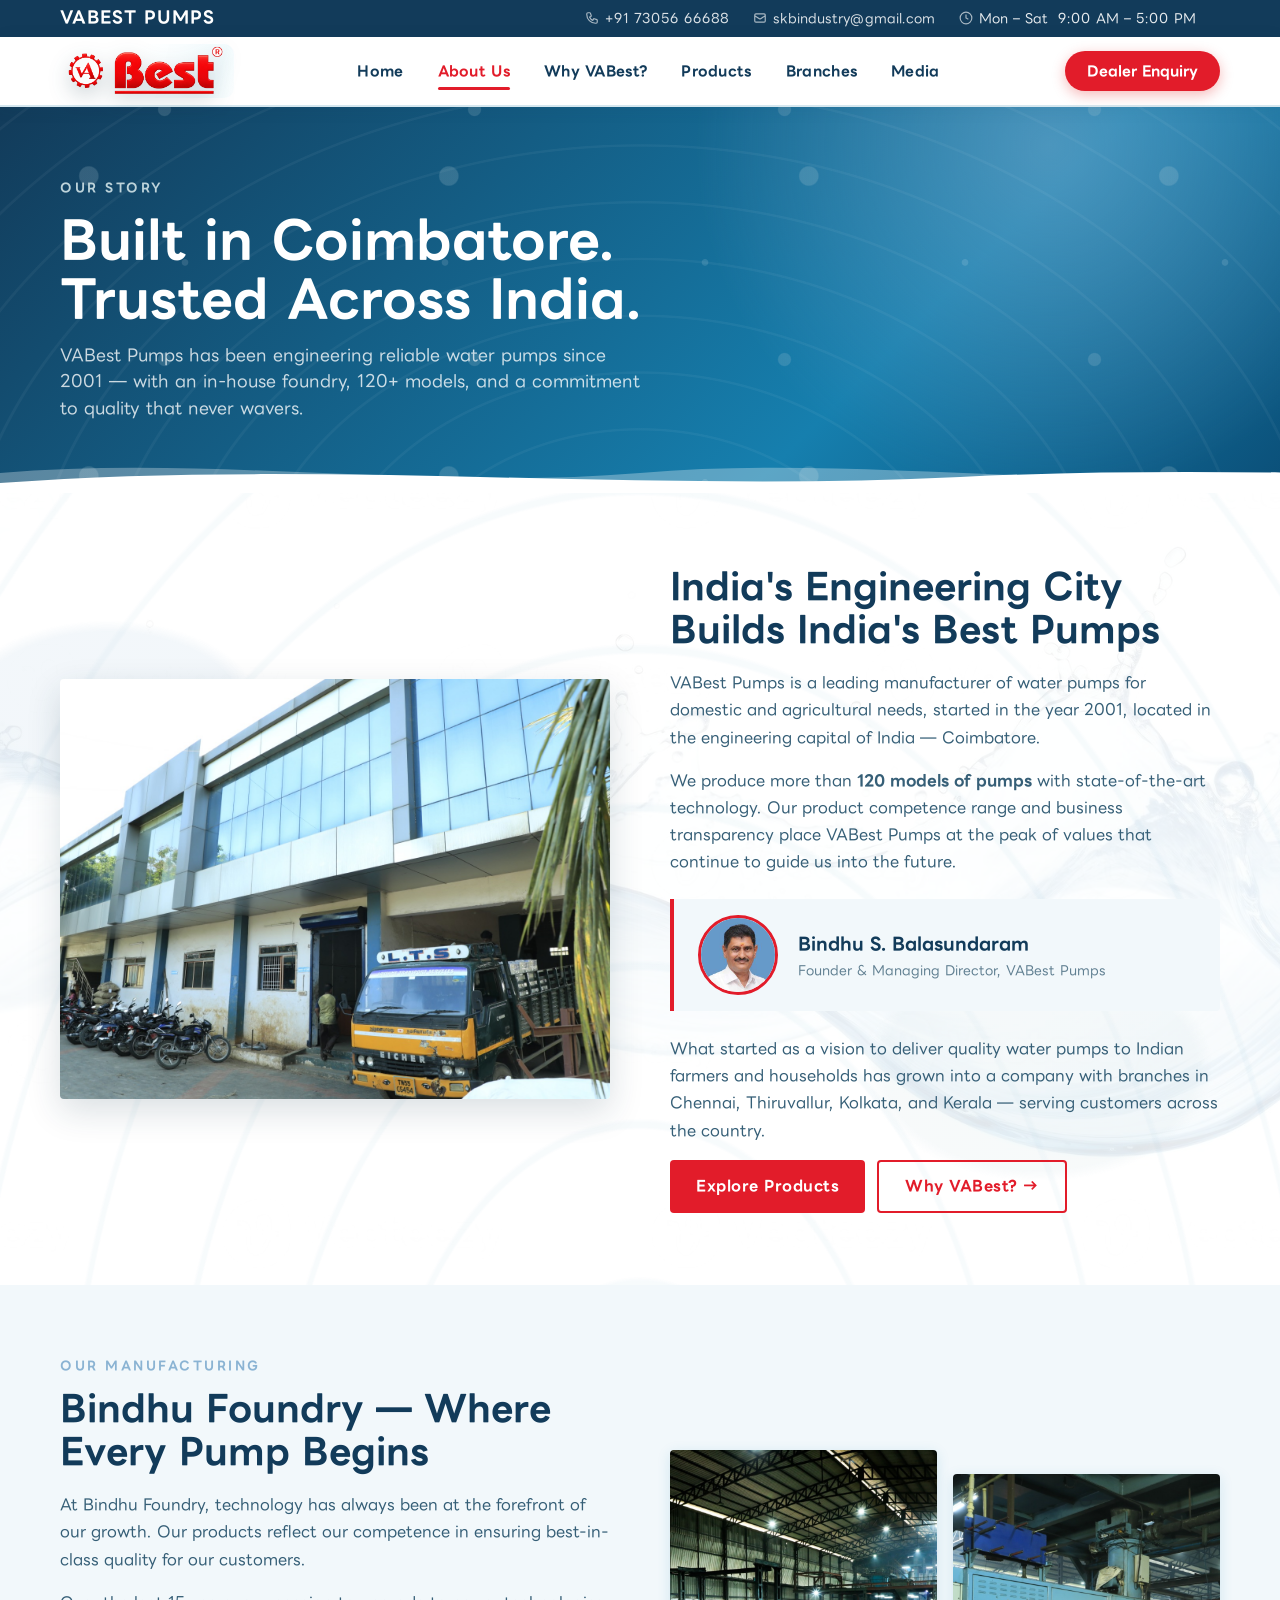
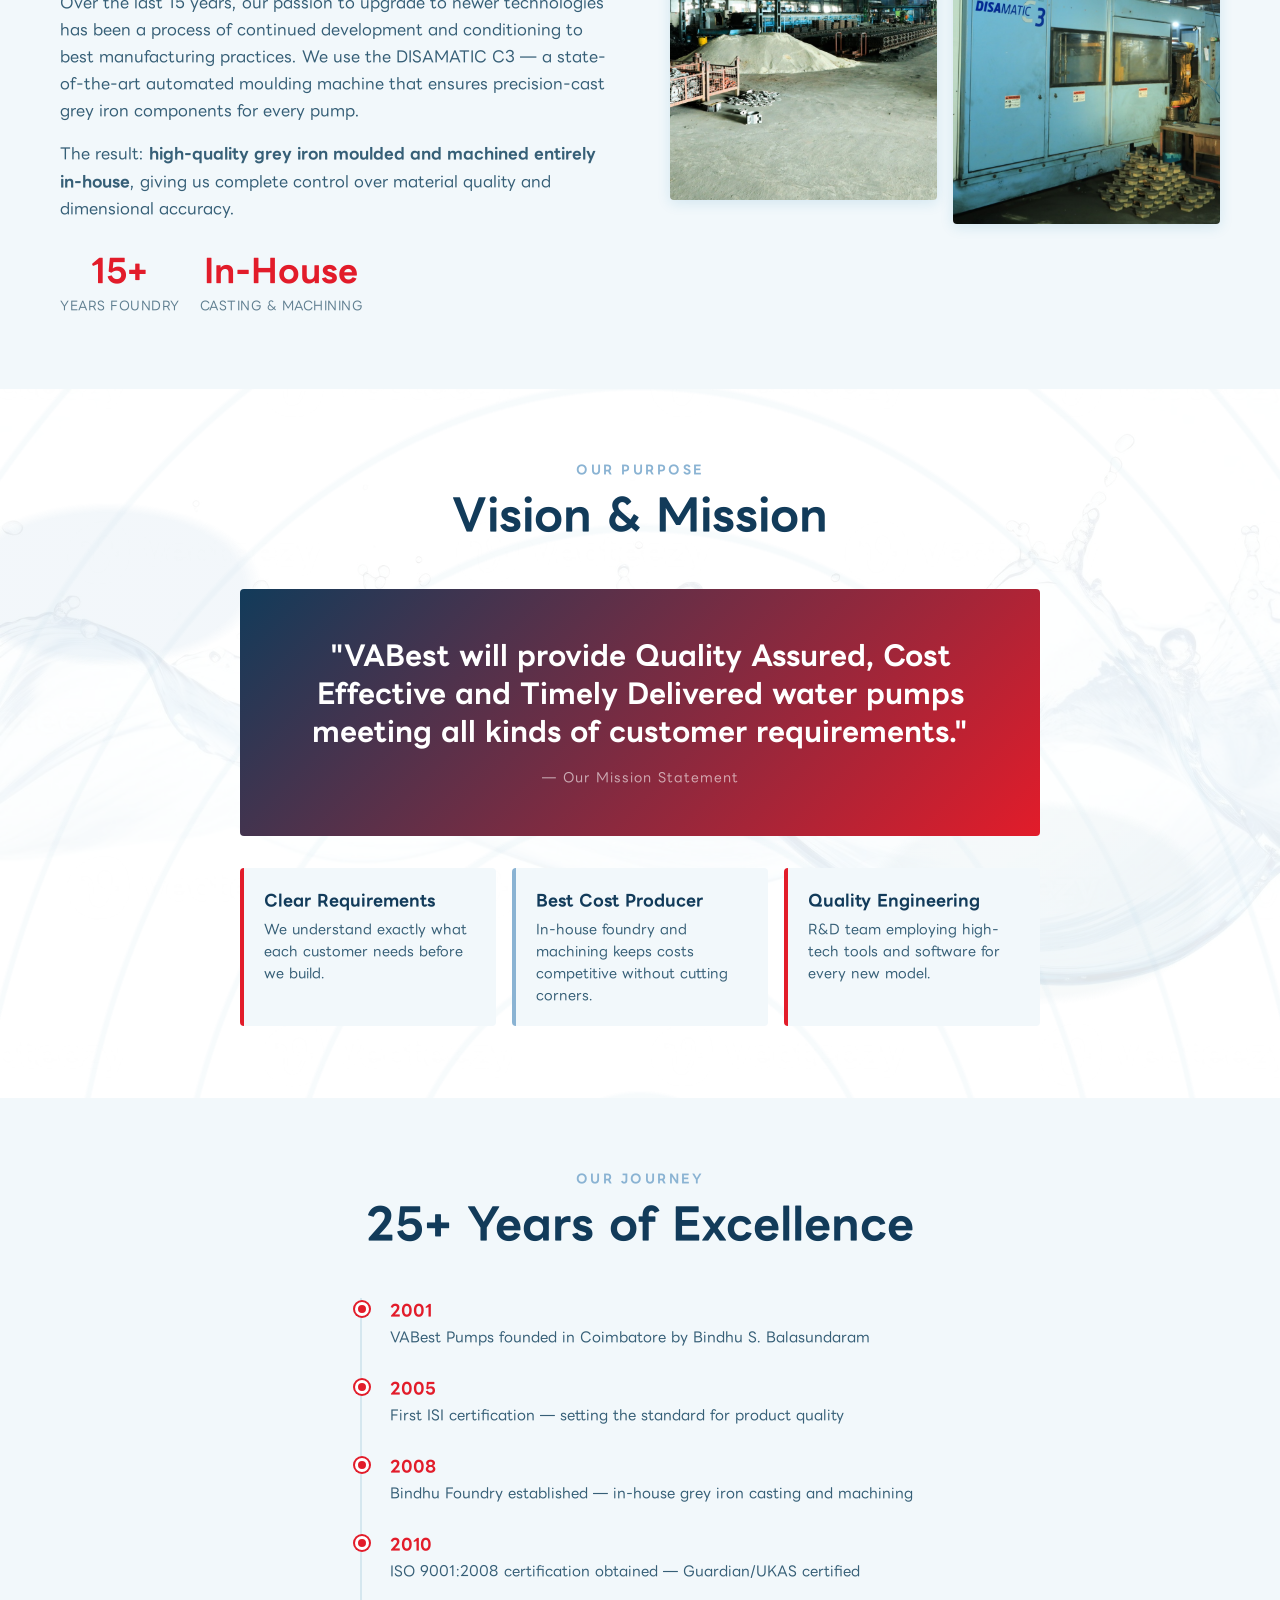
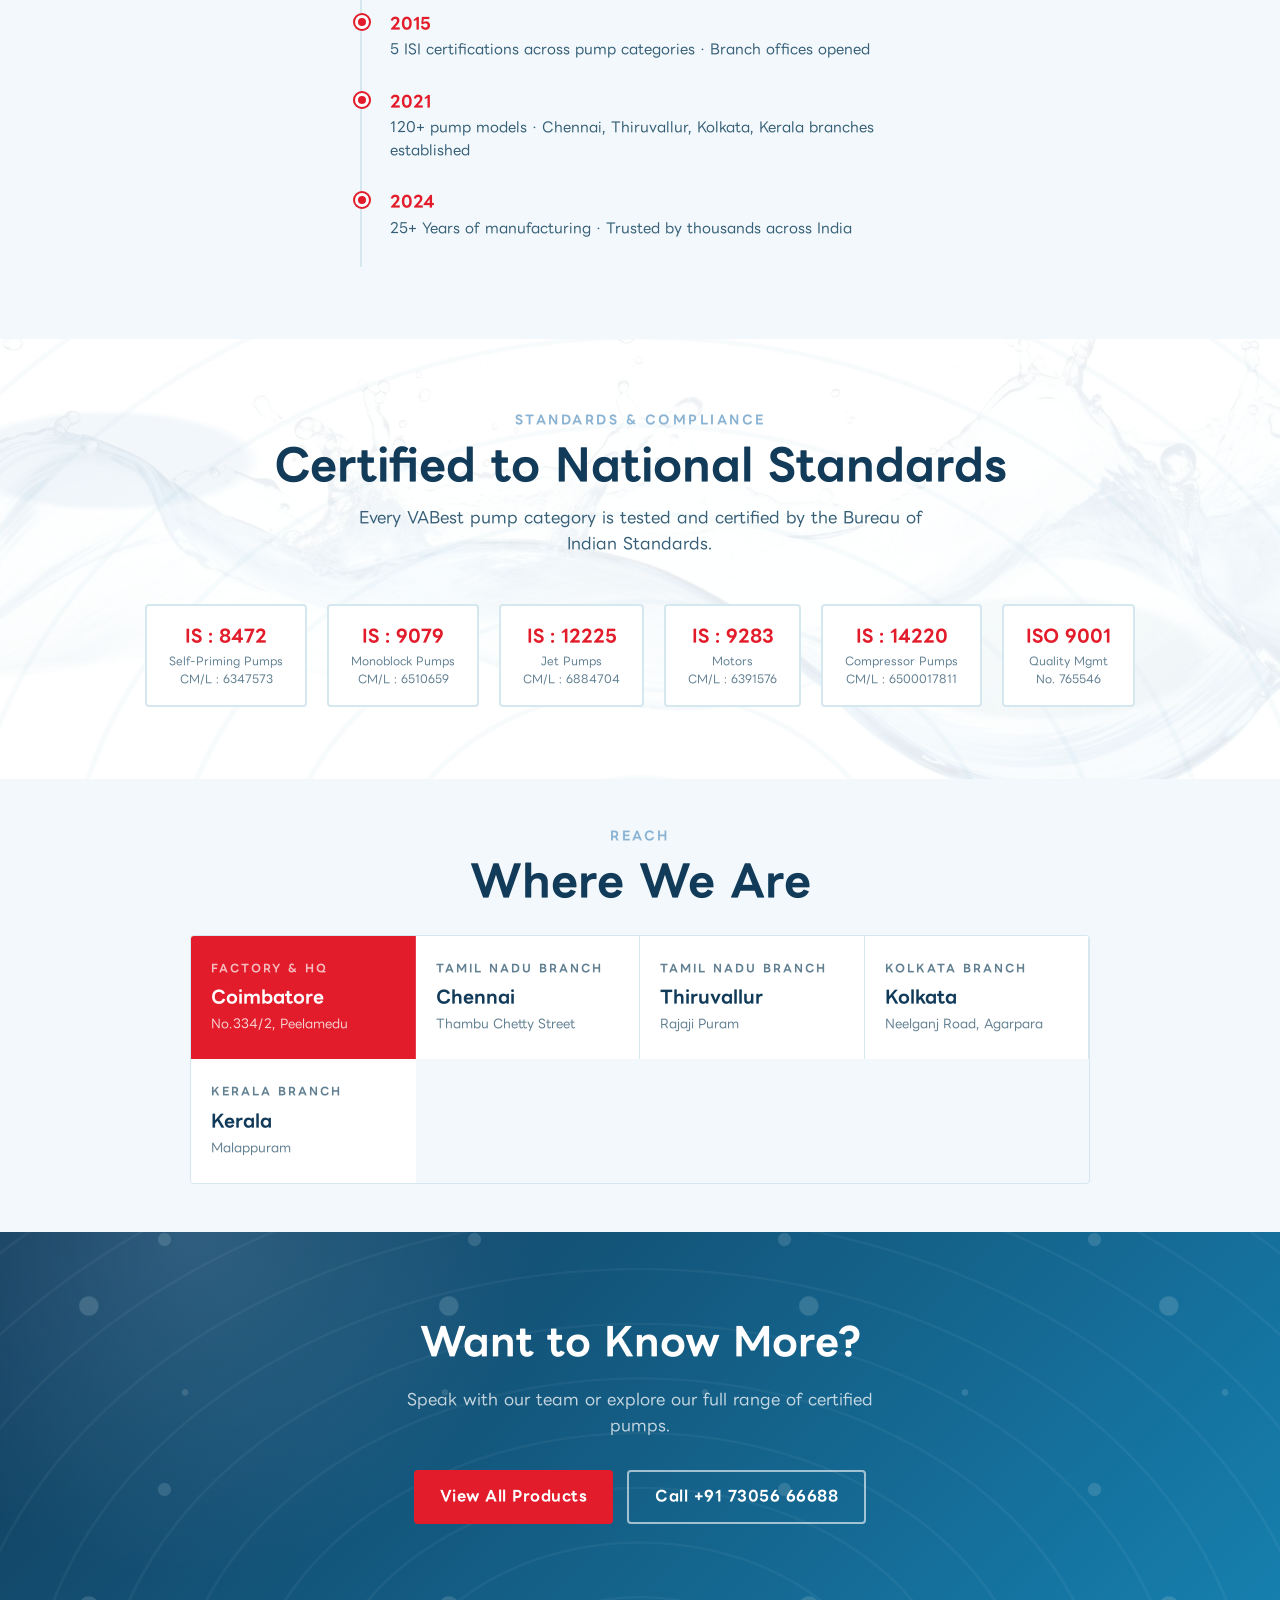
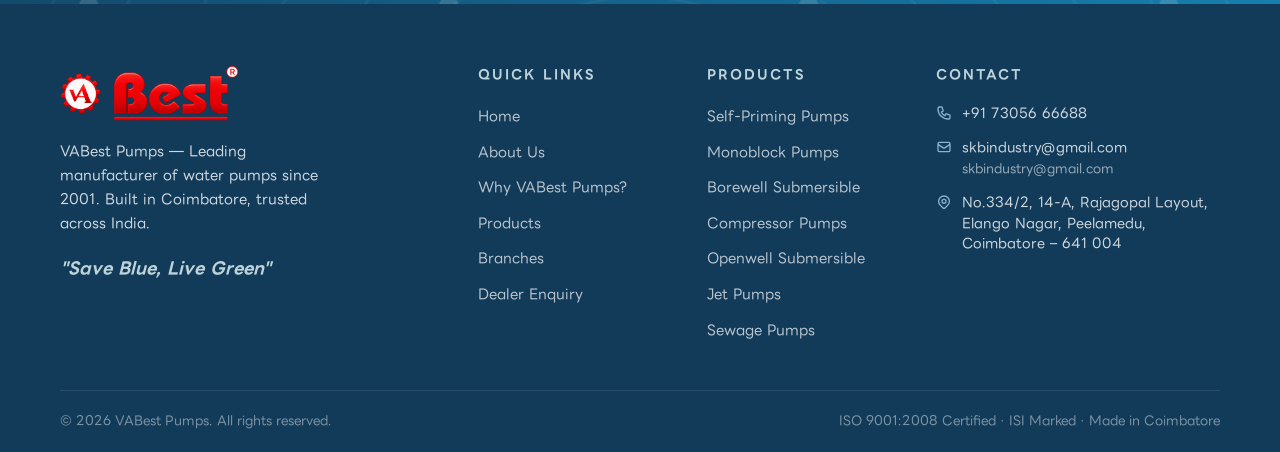
==== commit 6c9fffa0: "Slim sticky header and preload homepage hero" ====
--- a/about.html
+++ b/about.html
@@ -5,7 +5,7 @@
   <meta name="viewport" content="width=device-width, initial-scale=1.0" />
   <title>About VABest Pumps | Water Pump Manufacturers Since 2001</title>
   <meta name="description" content="Learn about VABest Pumps. ISO 9001:2008 certified water pump manufacturer in Coimbatore, India. Delivering 100% copper wound, durable pumps." />
-  <link rel="stylesheet" href="assets/css/style.css?v=21" />
+  <link rel="stylesheet" href="assets/css/style.css?v=23" />
 <script type="application/ld+json">
 {
   "@context": "https://schema.org",
--- a/assets/css/style.css
+++ b/assets/css/style.css
@@ -85,7 +85,7 @@
   color: rgba(255,255,255,0.9);
   font-family: var(--font-body);
   font-size: 0.82rem;
-  padding: max(8px, env(safe-area-inset-top)) 0 8px;
+  padding: max(5px, env(safe-area-inset-top)) 0 5px;
 }
 .top-bar .container {
   display: flex;
@@ -125,14 +125,14 @@
   grid-template-columns: auto 1fr auto;
   align-items: center;
   gap: 20px;
-  padding: 10px 0;
+  padding: 5px 0;
 }
 .logo {
   display: flex;
   align-items: center;
   gap: 10px;
   position: relative;
-  padding: 7px 10px;
+  padding: 3px 8px;
   isolation: isolate;
 }
 .logo::before {
@@ -147,9 +147,9 @@
   animation: logoStrobe 5.8s ease-in-out infinite;
 }
 .logo-img {
-  height: 64px;
+  height: 52px;
   width: auto;
-  max-width: 230px;
+  max-width: 196px;
   object-fit: contain;
   display: block;
   filter: drop-shadow(0 8px 11px rgba(22,58,74,0.22));
@@ -1143,8 +1143,10 @@
 .product-specs th { width: 42%; background: #eff9fc; color: #315b69; font-weight: 600; }
 .product-specs td { color: var(--text-dark); }
 .product-enquire {
-  display: inline-flex;
-  align-items: center;
+  display: flex;
+  align-items: center;
+  justify-content: flex-end;
+  width: 100%;
   margin-top: 14px;
   color: #c71321;
   font-weight: normal;
@@ -2008,7 +2010,7 @@
   .main-nav { display: none; }
   .nav-right .nav-cta { display: none; }
   .hamburger { display: flex; }
-  .logo-img { height: 58px; max-width: 205px; }
+  .logo-img { height: 46px; max-width: 172px; }
 }
 
 @media (max-width: 768px) {
@@ -2055,7 +2057,7 @@
   .section { padding: 40px 0; }
   .section-header h2 { font-size: 1.65rem; }
   .hero h1 { font-size: 1.9rem; }
-  .logo-img { height: 52px; max-width: 180px; }
+  .logo-img { height: 42px; max-width: 158px; }
   .hero-actions { flex-direction: column; }
   .hero-actions .btn { width: 100%; justify-content: center; }
 
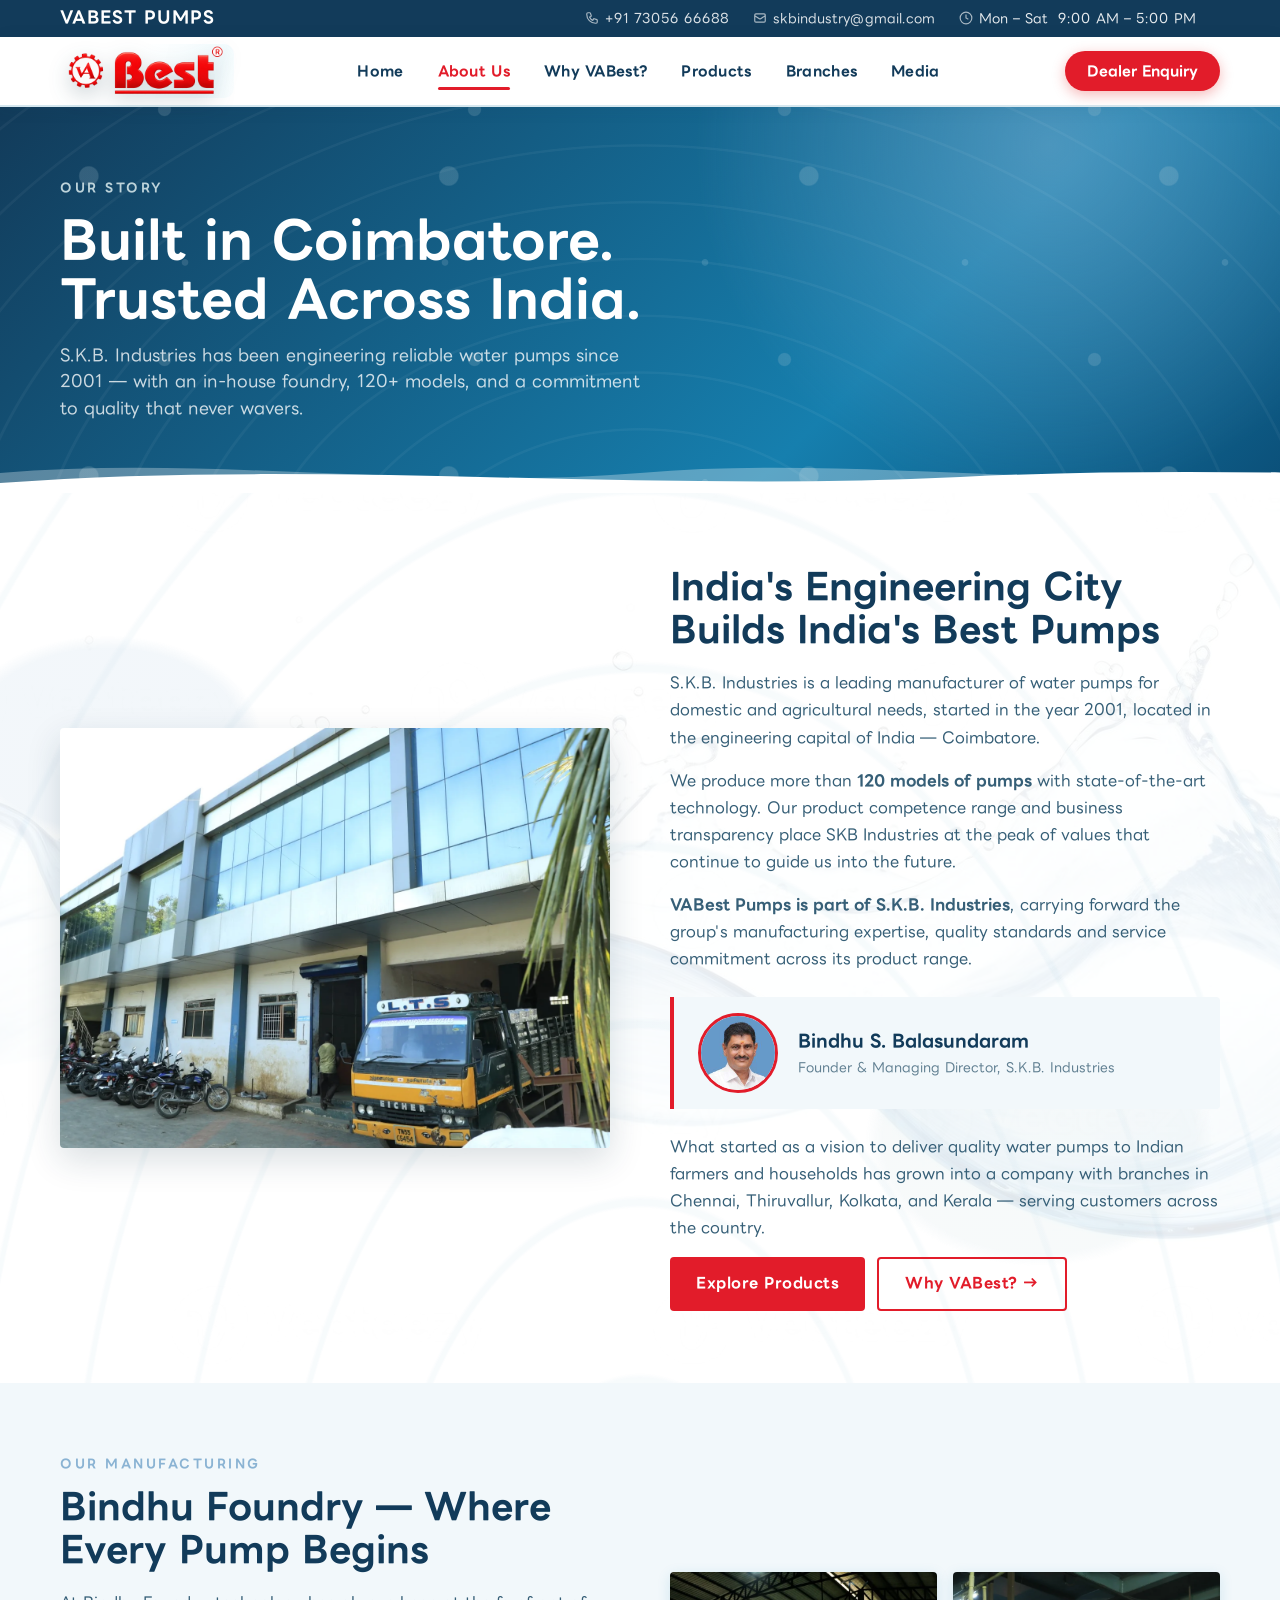
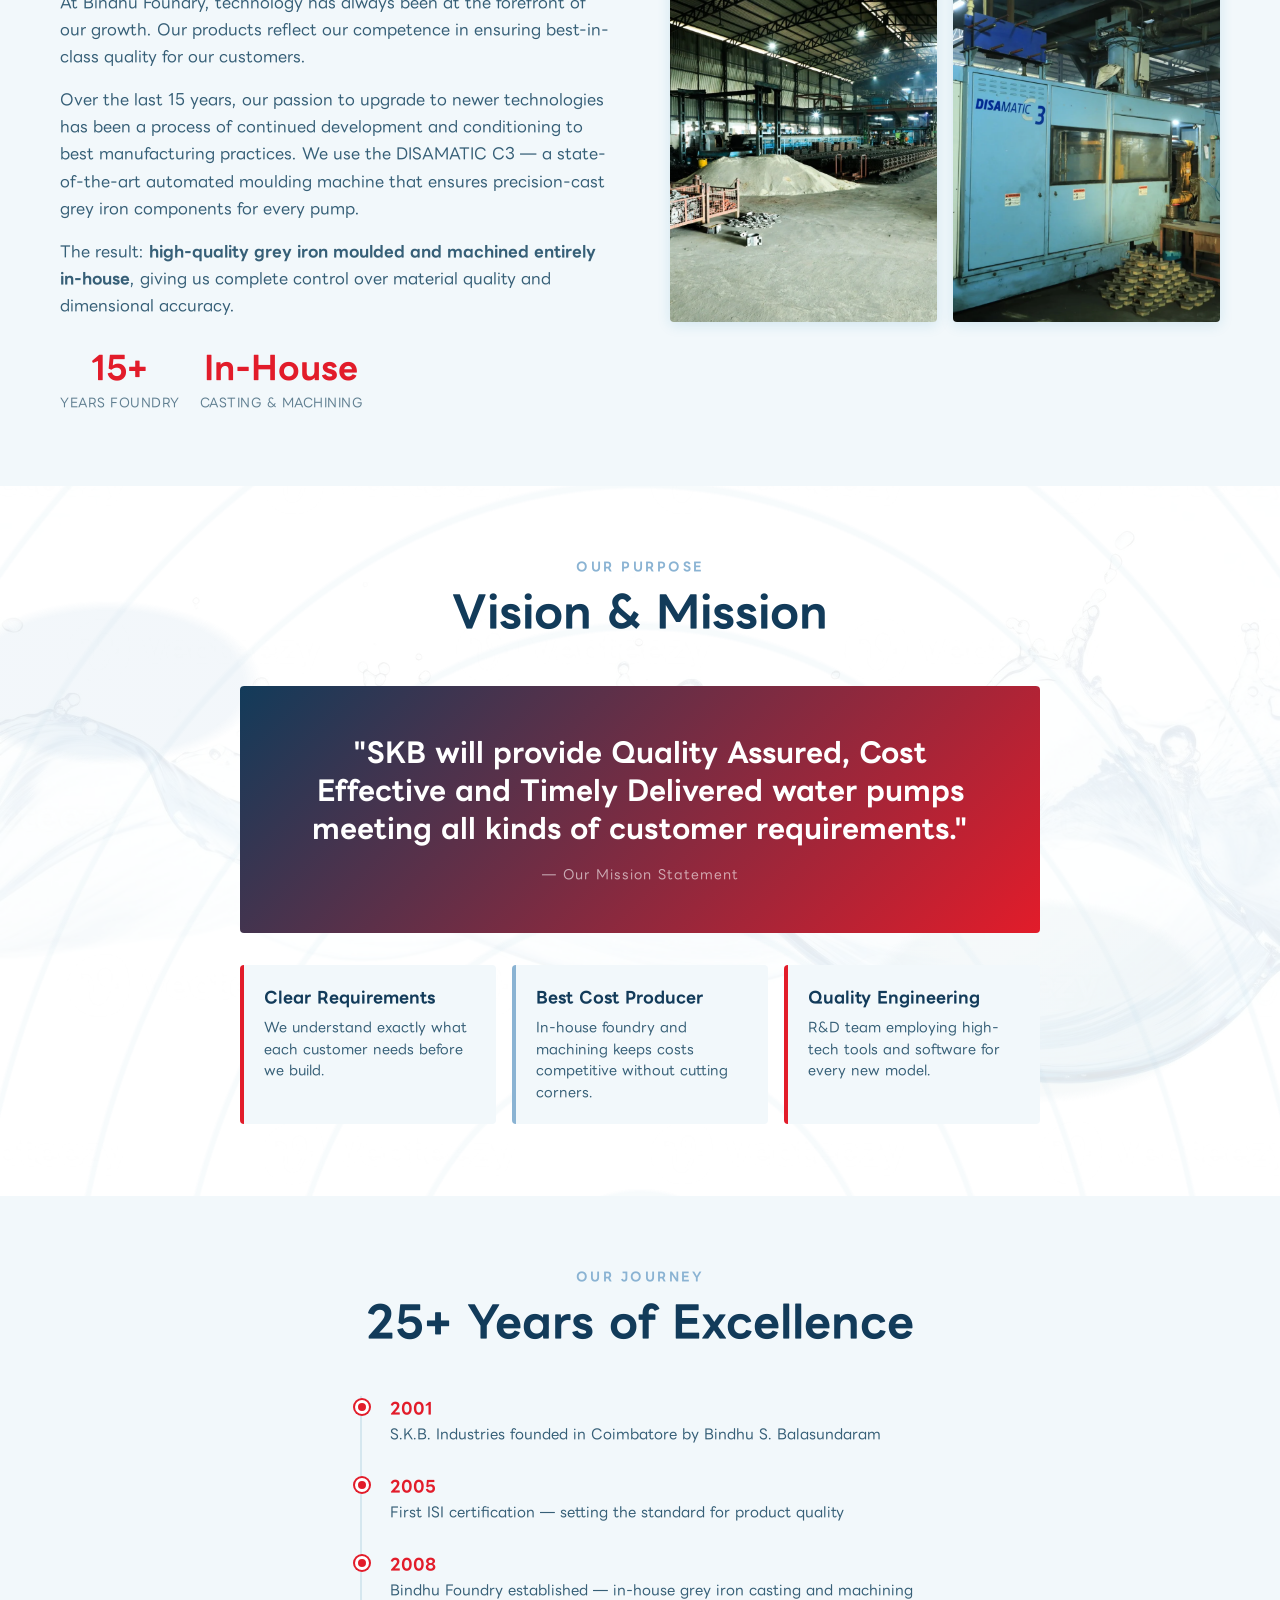
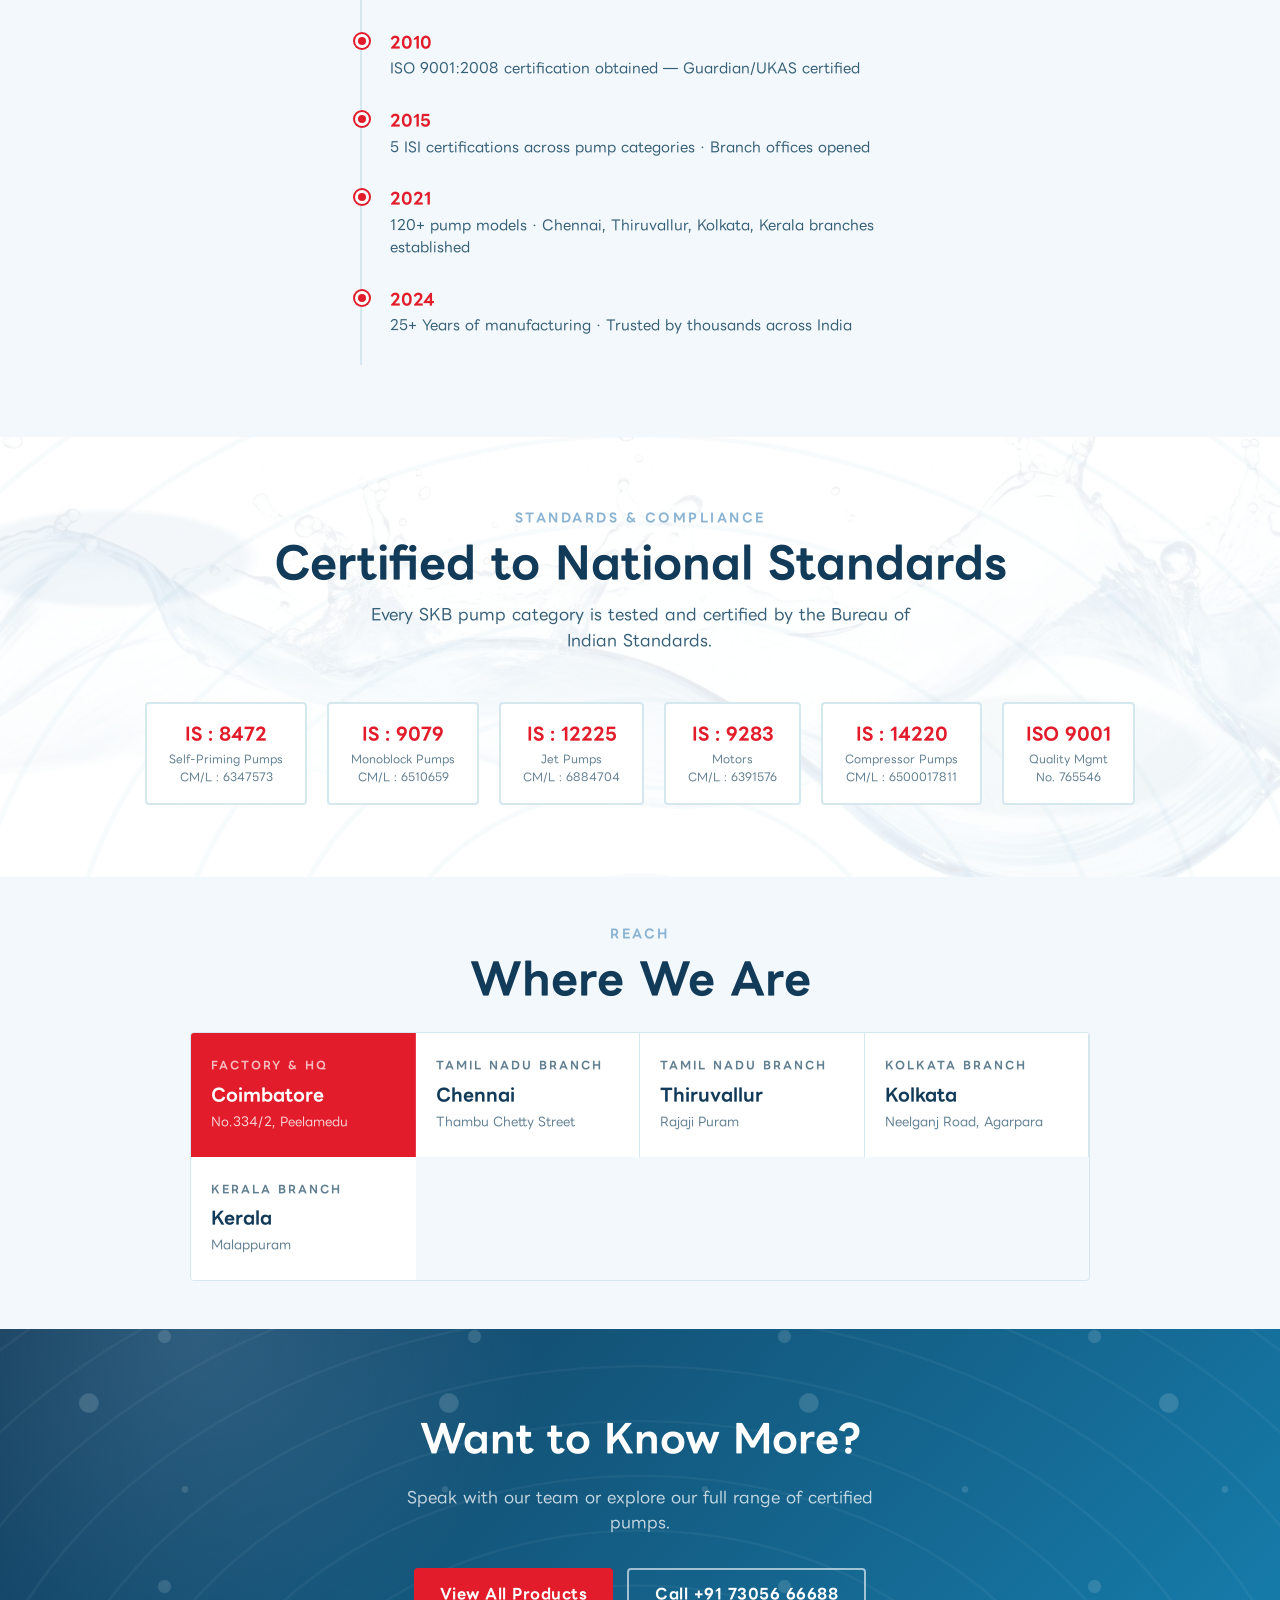
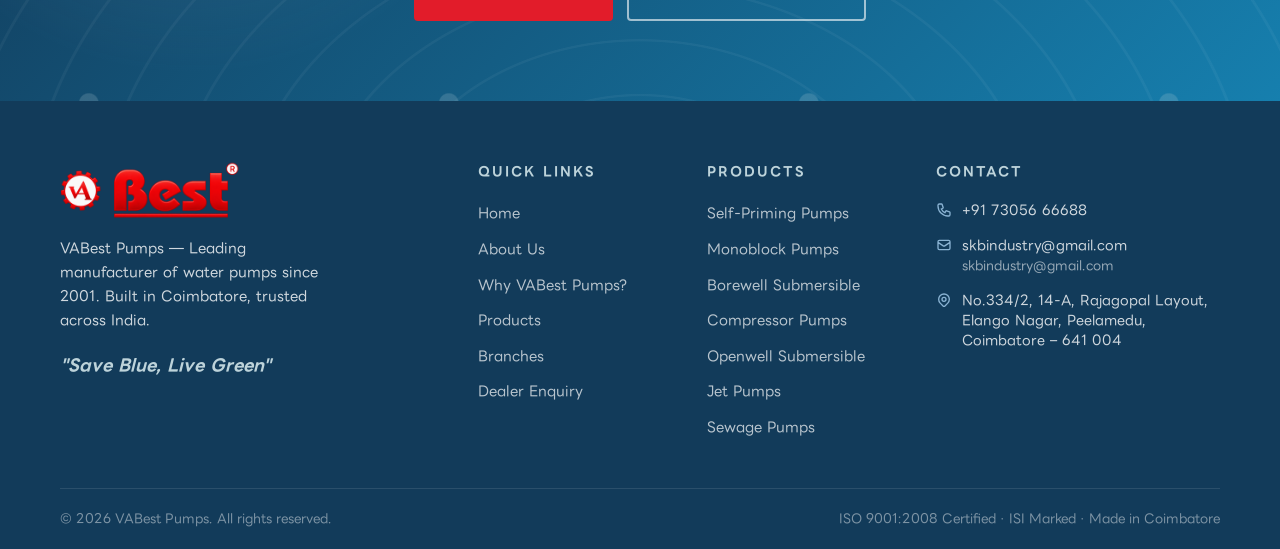
==== commit 2a3076b5: "Update VABest Chennai contacts and company content" ====
--- a/about.html
+++ b/about.html
@@ -3,8 +3,8 @@
 <head>
   <meta charset="UTF-8" />
   <meta name="viewport" content="width=device-width, initial-scale=1.0" />
-  <title>About VABest Pumps | Water Pump Manufacturers Since 2001</title>
-  <meta name="description" content="Learn about VABest Pumps. ISO 9001:2008 certified water pump manufacturer in Coimbatore, India. Delivering 100% copper wound, durable pumps." />
+  <title>About S.K.B. Industries | VABest Pumps</title>
+  <meta name="description" content="Learn about S.K.B. Industries, the ISO 9001:2008 certified Coimbatore manufacturer behind VABest Pumps." />
   <link rel="stylesheet" href="assets/css/style.css?v=23" />
 <script type="application/ld+json">
 {
@@ -116,7 +116,7 @@
     <div class="container">
       <div class="eyebrow">Our Story</div>
       <h1>Built in Coimbatore.<br />Trusted Across India.</h1>
-      <p>VABest Pumps has been engineering reliable water pumps since 2001 — with an in-house foundry, 120+ models, and a commitment to quality that never wavers.</p>
+      <p>S.K.B. Industries has been engineering reliable water pumps since 2001 — with an in-house foundry, 120+ models, and a commitment to quality that never wavers.</p>
     </div>
     <div class="page-hero-waves" aria-hidden="true">
       <svg class="phw-back" viewBox="0 0 2880 50" preserveAspectRatio="none" xmlns="http://www.w3.org/2000/svg">
@@ -133,17 +133,21 @@
     <div class="container">
       <div class="about-grid">
         <div class="about-img-single">
-          <img src="assets/images/about-building.jpg" alt="VABest Pumps Building Coimbatore" />
+          <picture>
+            <source srcset="assets/images/about-building.webp" type="image/webp" />
+            <img src="assets/images/about-building.jpg" alt="SKB Industries Building Coimbatore" loading="lazy" decoding="async" />
+          </picture>
         </div>
         <div class="about-text">
           <h2>India's Engineering City Builds India's Best Pumps</h2>
-          <p>VABest Pumps is a leading manufacturer of water pumps for domestic and agricultural needs, started in the year 2001, located in the engineering capital of India — Coimbatore.</p>
-          <p>We produce more than <strong>120 models of pumps</strong> with state-of-the-art technology. Our product competence range and business transparency place VABest Pumps at the peak of values that continue to guide us into the future.</p>
+          <p>S.K.B. Industries is a leading manufacturer of water pumps for domestic and agricultural needs, started in the year 2001, located in the engineering capital of India — Coimbatore.</p>
+          <p>We produce more than <strong>120 models of pumps</strong> with state-of-the-art technology. Our product competence range and business transparency place SKB Industries at the peak of values that continue to guide us into the future.</p>
+          <p><strong>VABest Pumps is part of S.K.B. Industries</strong>, carrying forward the group's manufacturing expertise, quality standards and service commitment across its product range.</p>
           <div class="founder-card">
-            <img src="assets/images/founder-bindhu.jpg" alt="Bindhu S. Balasundaram — Founder, VABest Pumps" class="founder-photo" />
+            <img src="assets/images/founder-bindhu.jpg" alt="Bindhu S. Balasundaram — Founder, SKB Industries" class="founder-photo" />
             <div class="founder-info">
               <div class="name">Bindhu S. Balasundaram</div>
-              <div class="role">Founder &amp; Managing Director, VABest Pumps</div>
+              <div class="role">Founder &amp; Managing Director, S.K.B. Industries</div>
             </div>
           </div>
           <p>What started as a vision to deliver quality water pumps to Indian farmers and households has grown into a company with branches in Chennai, Thiruvallur, Kolkata, and Kerala — serving customers across the country.</p>
@@ -161,8 +165,14 @@
     <div class="container">
       <div class="about-grid" style="direction:rtl;">
         <div class="about-imgs-two" style="direction:ltr;">
-          <img src="assets/images/about-foundry.jpg" alt="Bindhu Foundry Manufacturing Floor" />
-          <img src="assets/images/about-disamatic.jpg" alt="DISAMATIC Precision Casting" />
+          <picture>
+            <source srcset="assets/images/about-foundry.webp" type="image/webp" />
+            <img src="assets/images/about-foundry.jpg" alt="Bindhu Foundry Manufacturing Floor" loading="lazy" decoding="async" />
+          </picture>
+          <picture>
+            <source srcset="assets/images/about-disamatic.webp" type="image/webp" />
+            <img src="assets/images/about-disamatic.jpg" alt="DISAMATIC Precision Casting" loading="lazy" decoding="async" />
+          </picture>
         </div>
         <div class="about-text" style="direction:ltr;">
           <div style="font-family:var(--font-sub);font-size:0.78rem;font-weight:700;letter-spacing:2.5px;text-transform:uppercase;color:var(--secondary);margin-bottom:10px;">Our Manufacturing</div>
@@ -195,7 +205,7 @@
       <div style="max-width:800px;margin:0 auto;">
         <div style="background:linear-gradient(135deg,var(--primary-dark),var(--primary));border-radius:var(--radius-lg);padding:48px;color:#fff;text-align:center;margin-bottom:32px;">
           <div style="font-family:var(--font-head);font-size:clamp(1.2rem,2.5vw,1.7rem);font-weight:700;line-height:1.4;margin-bottom:16px;">
-            "VABest will provide Quality Assured, Cost Effective and Timely Delivered water pumps meeting all kinds of customer requirements."
+            "SKB will provide Quality Assured, Cost Effective and Timely Delivered water pumps meeting all kinds of customer requirements."
           </div>
           <div style="font-size:0.82rem;color:rgba(255,255,255,0.6);font-family:var(--font-sub);letter-spacing:1px;">— Our Mission Statement</div>
         </div>
@@ -228,7 +238,7 @@
         <div class="timeline">
           <div class="timeline-item">
             <div class="year">2001</div>
-            <div class="event">VABest Pumps founded in Coimbatore by Bindhu S. Balasundaram</div>
+            <div class="event">S.K.B. Industries founded in Coimbatore by Bindhu S. Balasundaram</div>
           </div>
           <div class="timeline-item">
             <div class="year">2005</div>
@@ -265,7 +275,7 @@
       <div class="section-header">
         <div class="eyebrow">Standards &amp; Compliance</div>
         <h2>Certified to National Standards</h2>
-        <p>Every VABest pump category is tested and certified by the Bureau of Indian Standards.</p>
+        <p>Every SKB pump category is tested and certified by the Bureau of Indian Standards.</p>
       </div>
       <div class="cert-row" translate="no">
         <div class="cert-badge"><div class="std">IS : 8472</div><div class="cml">Self-Priming Pumps<br/>CM/L : 6347573</div></div>
--- a/assets/css/style.css
+++ b/assets/css/style.css
@@ -76,6 +76,7 @@
 }
 img { max-width: 100%; height: auto; display: block; }
 a { text-decoration: none; color: inherit; }
+a[href^="mailto:"] { overflow-wrap: anywhere; word-break: break-word; }
 ul { list-style: none; }
 button { cursor: pointer; border: none; background: none; font-family: inherit; }
 
@@ -635,6 +636,7 @@
   justify-content: center;
   background-color: #032044;
   background-image: url('../images/hero-vabest-water-v2.png');
+  background-image: url('../images/hero-vabest-water-v2.webp');
   background-position: center right;
   background-size: cover;
   background-repeat: no-repeat;
@@ -1127,6 +1129,11 @@
   align-items: center;
   justify-content: center;
 }
+.product-shot picture {
+  width: 100%;
+  height: auto;
+  display: block;
+}
 .product-shot img {
   width: 100%;
   height: auto;
@@ -1183,6 +1190,13 @@
   position: relative;
   border-bottom: 1.5px solid var(--border);
   cursor: zoom-in;
+}
+.product-img-wrap picture {
+  width: 100%;
+  height: 100%;
+  display: flex;
+  align-items: center;
+  justify-content: center;
 }
 .product-img-wrap img {
   max-height: 100%;
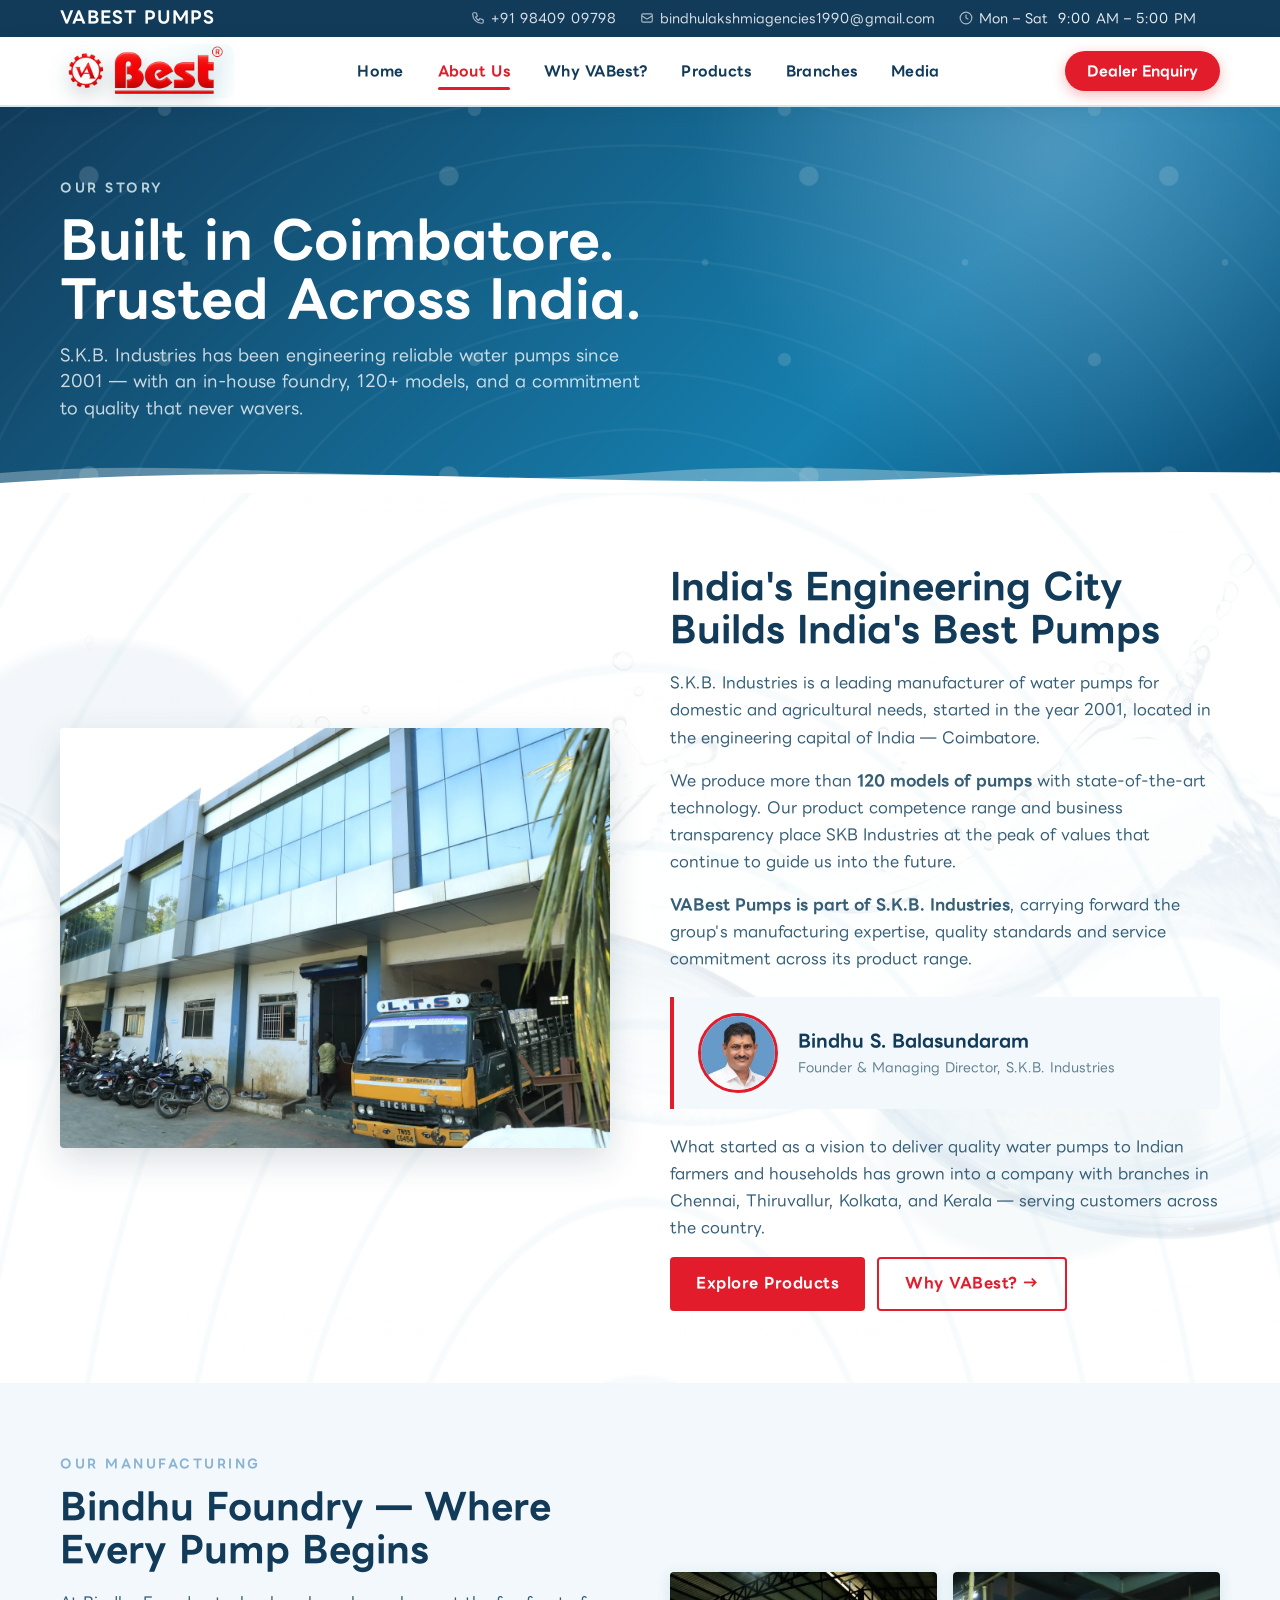
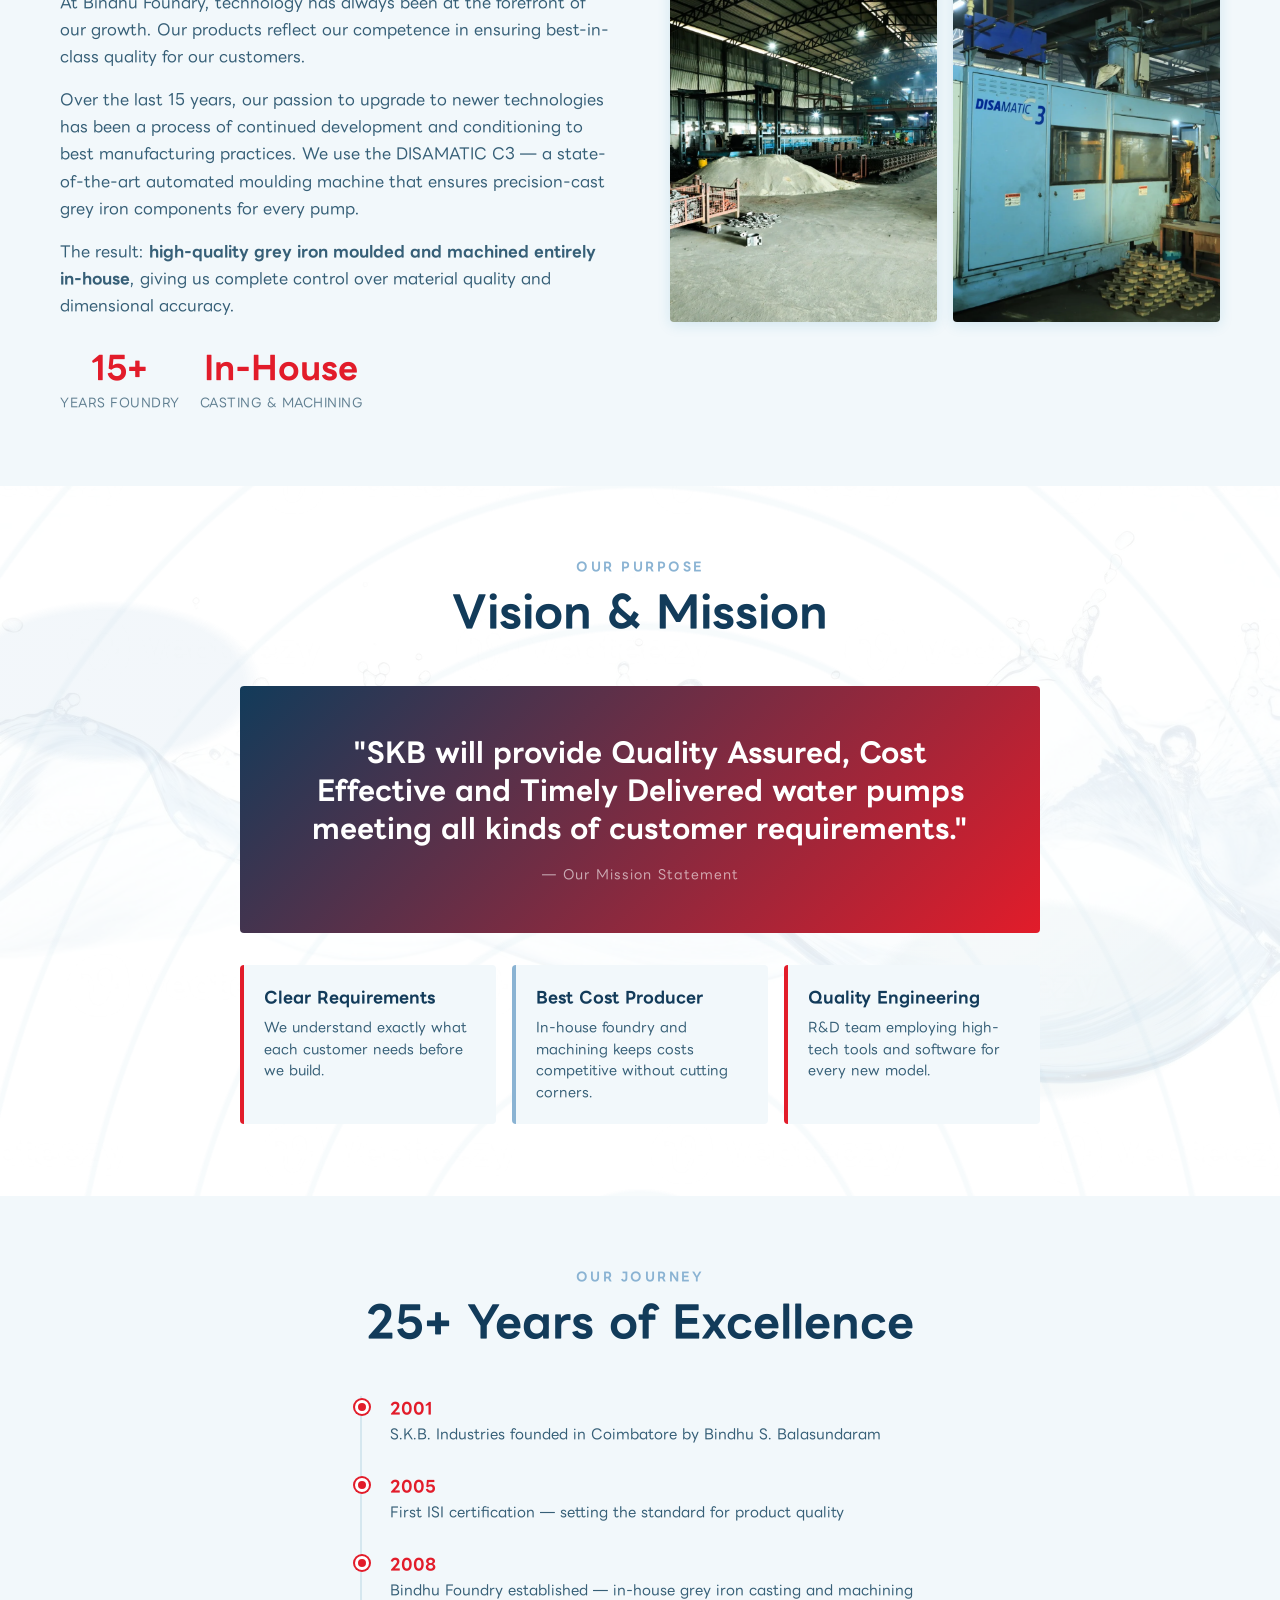
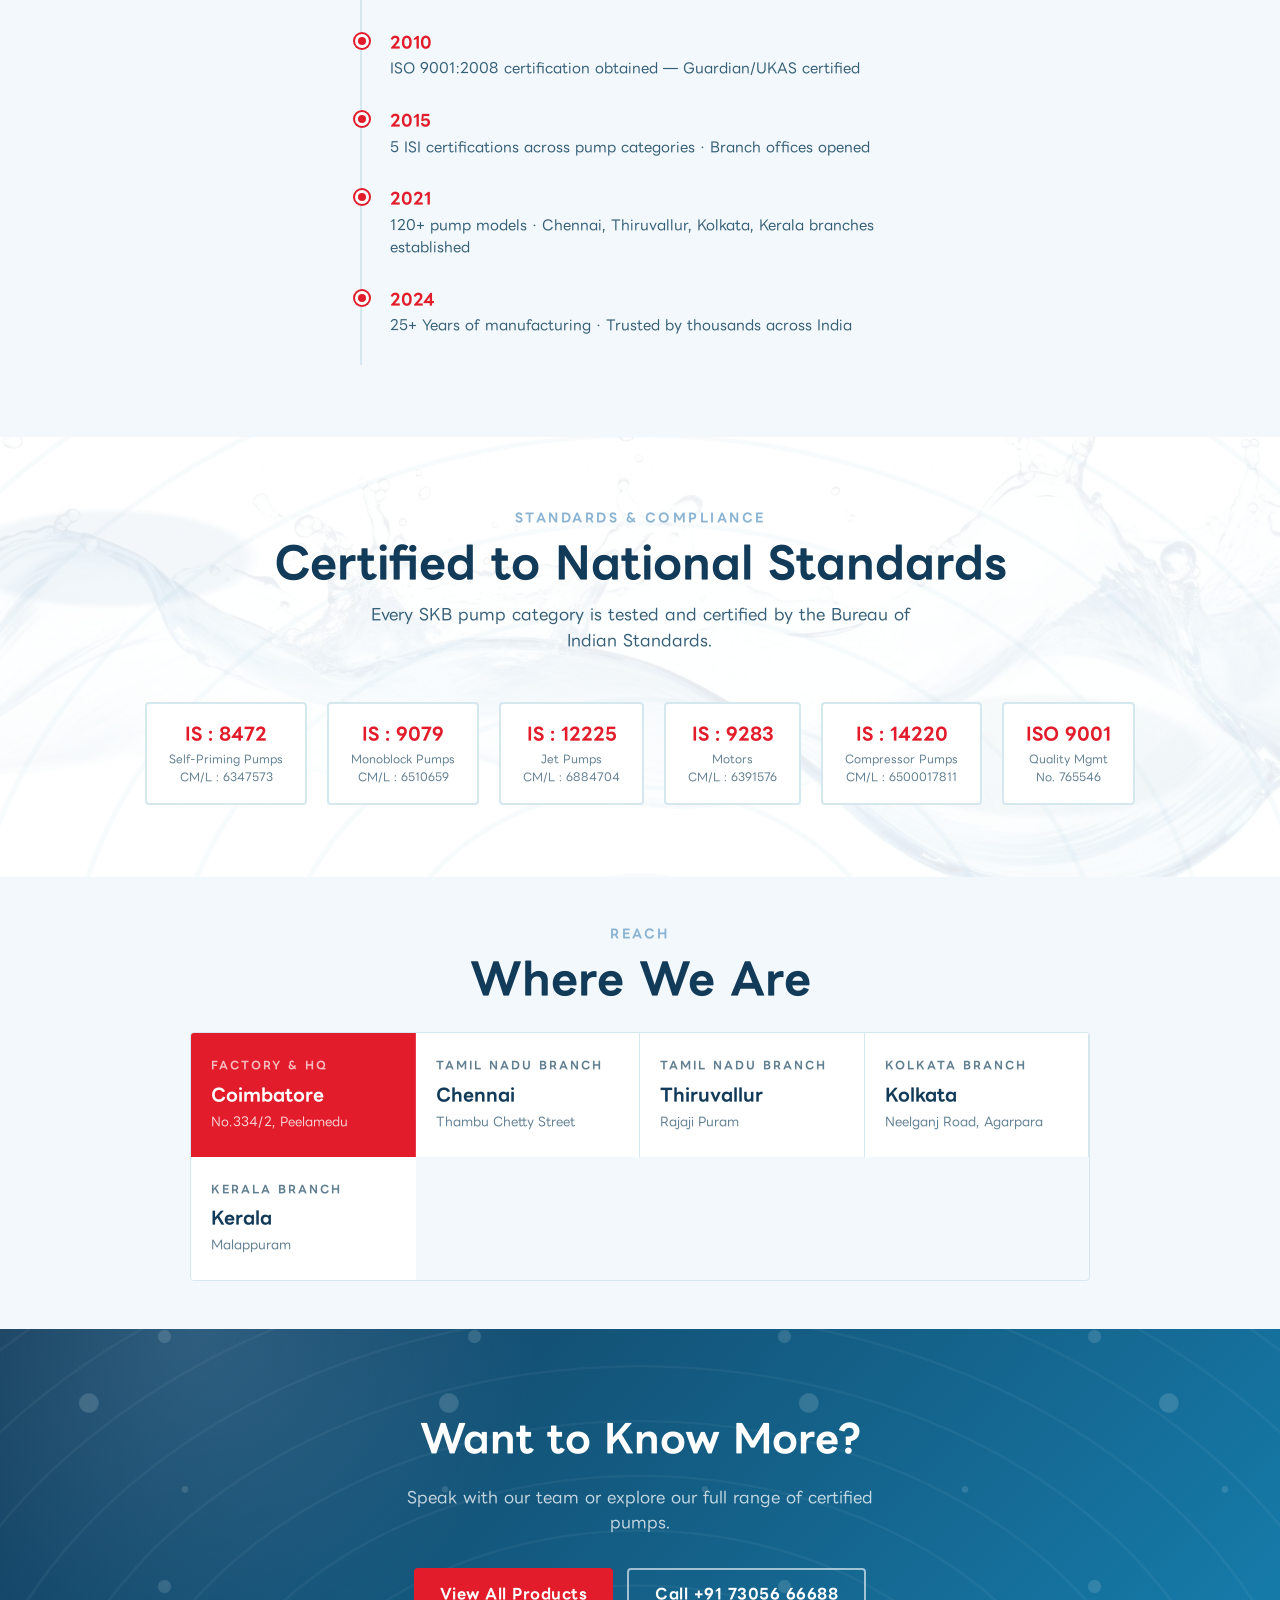
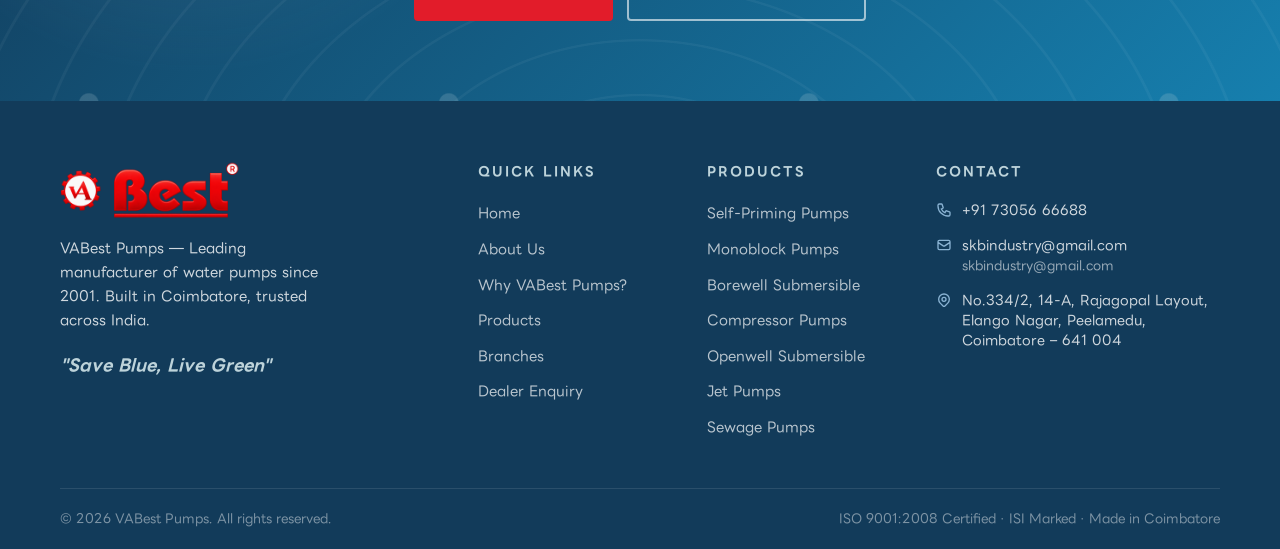
==== commit 1a24253b: "Use Chennai contacts across headers and enquiry form" ====
--- a/about.html
+++ b/about.html
@@ -13,8 +13,8 @@
   "name": "VABest Pumps",
   "image": "https://vabest.vercel.app/assets/images/logo-vabest.png",
   "url": "https://vabest.vercel.app/",
-  "telephone": "+917305666688",
-  "email": "skbindustry@gmail.com",
+  "telephone": "+919840909798",
+  "email": "bindhulakshmiagencies1990@gmail.com",
   "address": {
     "@type": "PostalAddress",
     "streetAddress": "No.334/2, 14-A, Rajagopal Layout, Elango Nagar, Peelamedu",
@@ -50,18 +50,18 @@
       <span class="brand-name">VABEST PUMPS</span>
       <span class="info-item always">
         <svg width="14" height="14" fill="none" viewBox="0 0 24 24" stroke="currentColor" stroke-width="2"><path d="M3 5a2 2 0 012-2h3.28a1 1 0 01.948.684l1.498 4.493a1 1 0 01-.502 1.21l-2.257 1.13a11.042 11.042 0 005.516 5.516l1.13-2.257a1 1 0 011.21-.502l4.493 1.498a1 1 0 01.684.949V19a2 2 0 01-2 2h-1C9.716 21 3 14.284 3 6V5z"/></svg>
-        <a href="tel:+917305666688">+91 73056 66688</a>
+        <a href="tel:+919840909798">+91 98409 09798</a>
       </span>
-      <span class="info-item">
+      <span class="info-item always">
         <svg width="14" height="14" fill="none" viewBox="0 0 24 24" stroke="currentColor" stroke-width="2"><path d="M3 8l7.89 5.26a2 2 0 002.22 0L21 8M5 19h14a2 2 0 002-2V7a2 2 0 00-2-2H5a2 2 0 00-2 2v10a2 2 0 002 2z"/></svg>
-        <a href="mailto:skbindustry@gmail.com">skbindustry@gmail.com</a>
+        <a href="mailto:bindhulakshmiagencies1990@gmail.com">bindhulakshmiagencies<wbr>1990@gmail.com</a>
       </span>
       <span class="info-item">
         <svg width="14" height="14" fill="none" viewBox="0 0 24 24" stroke="currentColor" stroke-width="2"><circle cx="12" cy="12" r="10"/><path d="M12 6v6l4 2"/></svg>
         Mon – Sat &nbsp;9:00 AM – 5:00 PM
       </span>
     
-      <span class="info-item always lang-selector-wrap">
+      <span class="info-item lang-selector-wrap">
         <div id="google_translate_element"></div>
       </span>
     </div>
@@ -105,8 +105,8 @@
     </ul>
     <a href="dealer.html" class="btn btn-cta">Become a Dealer</a>
     <div class="mobile-top-info">
-      <span>Mob <a href="tel:+917305666688">+91 73056 66688</a></span>
-      <span>Email <a href="mailto:skbindustry@gmail.com">skbindustry@gmail.com</a></span>
+      <span>Mob <a href="tel:+919840909798">+91 98409 09798</a></span>
+      <span>Email <a href="mailto:bindhulakshmiagencies1990@gmail.com">bindhulakshmiagencies1990@gmail.com</a></span>
       <span>Mon–Sat · 9AM–5PM</span>
     </div>
   </div>
--- a/assets/css/style.css
+++ b/assets/css/style.css
@@ -721,7 +721,7 @@
   color: #ffffff;
   line-height: 1.1;
   letter-spacing: -0.5px;
-  margin: 0 0 12px 0;
+  margin: 0 0 22px 0;
   text-shadow: 0 2px 14px rgba(0, 20, 50, 0.6);
 }
 
@@ -731,19 +731,19 @@
   font-weight: 400;
   color: rgba(255, 255, 255, 0.94);
   line-height: 1.5;
-  margin: 0 0 10px 0;
+  margin: 0 0 18px 0;
   text-shadow: 0 1px 8px rgba(0, 20, 50, 0.5);
 }
 
 .hero-first-fold .hero-meta {
   display: flex;
   align-items: center;
-  gap: 10px;
+  gap: 14px;
   font-family: var(--font-head);
   font-size: 0.88rem;
   font-weight: 400;
   color: rgba(255, 255, 255, 0.85);
-  margin-bottom: 22px;
+  margin-bottom: 30px;
 }
 
 .hero-meta-dot {
@@ -755,6 +755,7 @@
   display: flex;
   flex-direction: column;
   gap: 14px;
+  margin-top: 2px;
 }
 
 .btn-hero-primary {
@@ -923,7 +924,16 @@
   }
   .hero-first-fold .hero-title {
     font-size: 2.2rem;
-    margin-top: 4px;
+    margin: 4px 0 18px;
+  }
+  .hero-first-fold .hero-subtext {
+    margin-bottom: 18px;
+  }
+  .hero-first-fold .hero-meta {
+    flex-wrap: wrap;
+    column-gap: 12px;
+    row-gap: 8px;
+    margin-bottom: 28px;
   }
   .hero-quick-pills {
     flex-wrap: wrap;
@@ -938,6 +948,7 @@
 @media (max-width: 480px) {
   .hero-first-fold .hero-title {
     font-size: 1.85rem;
+    margin-bottom: 18px;
   }
   .btn-hero-primary {
     width: 100%;
